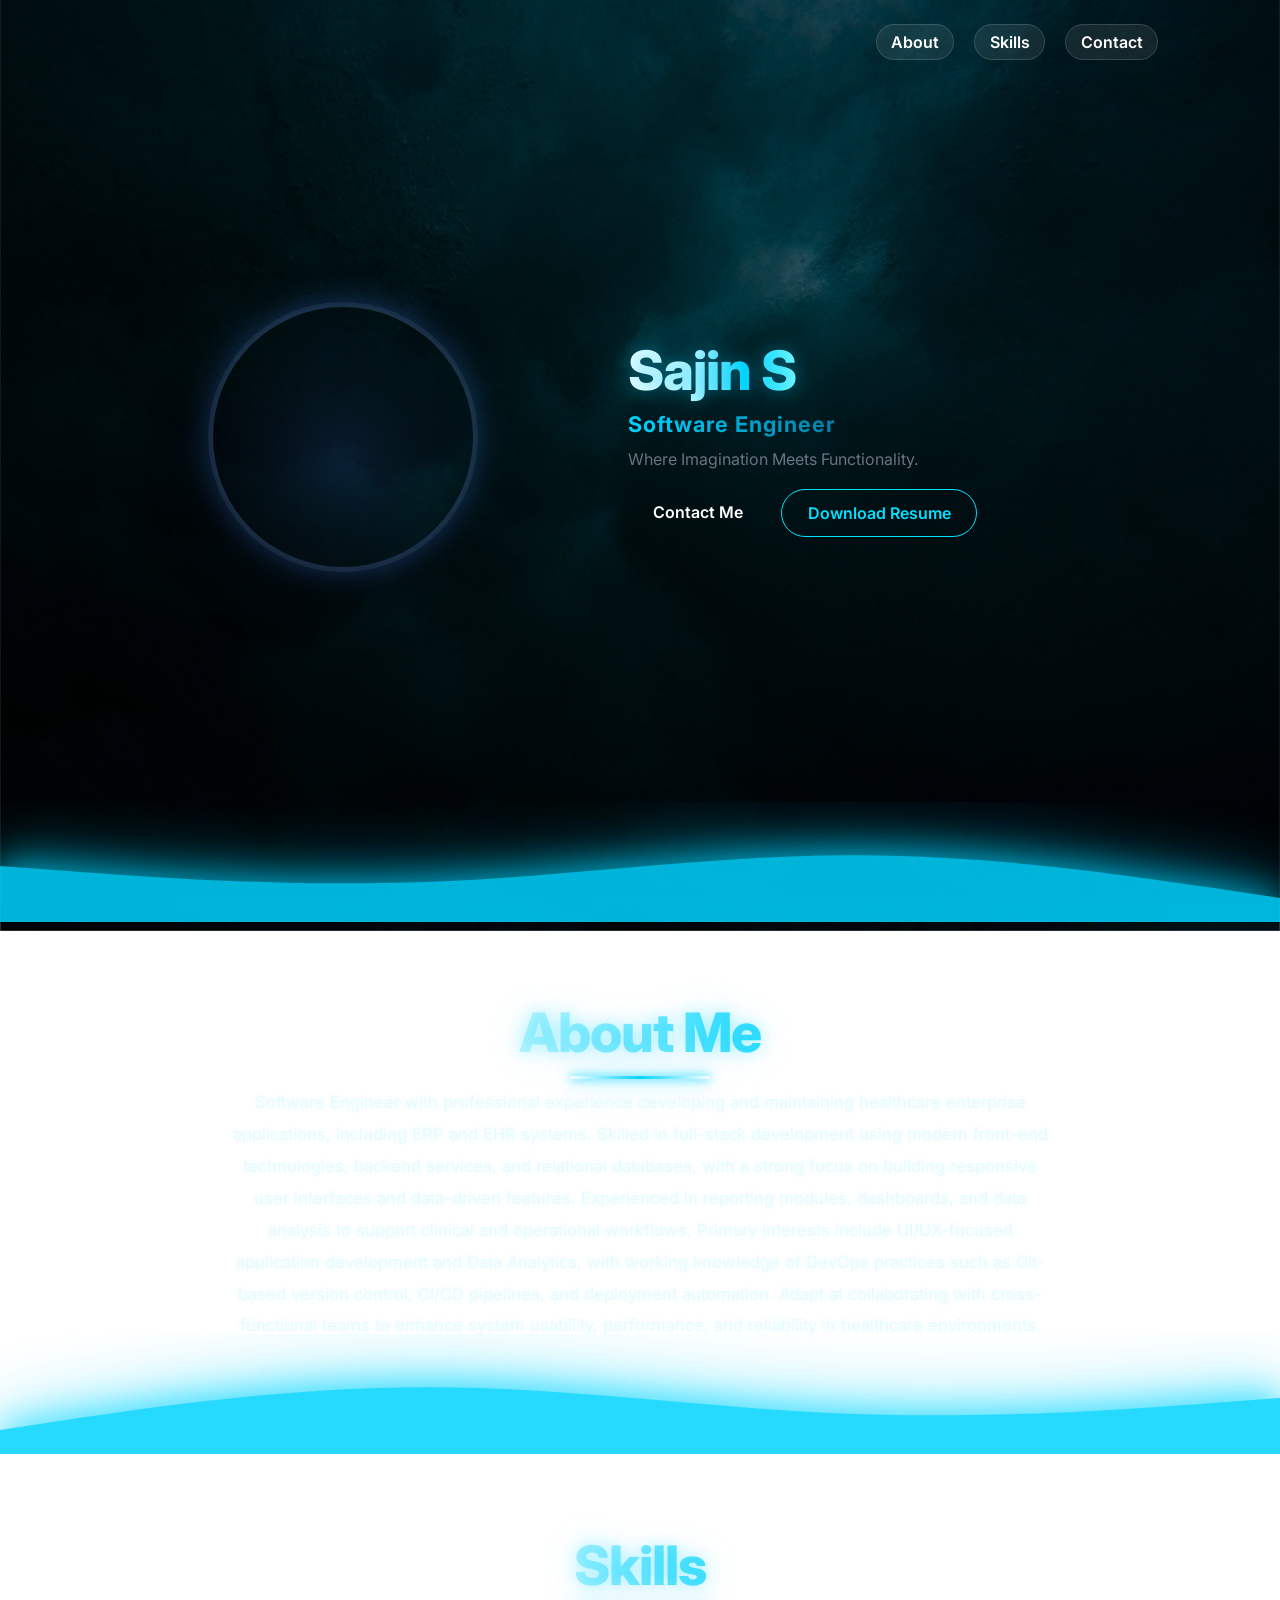
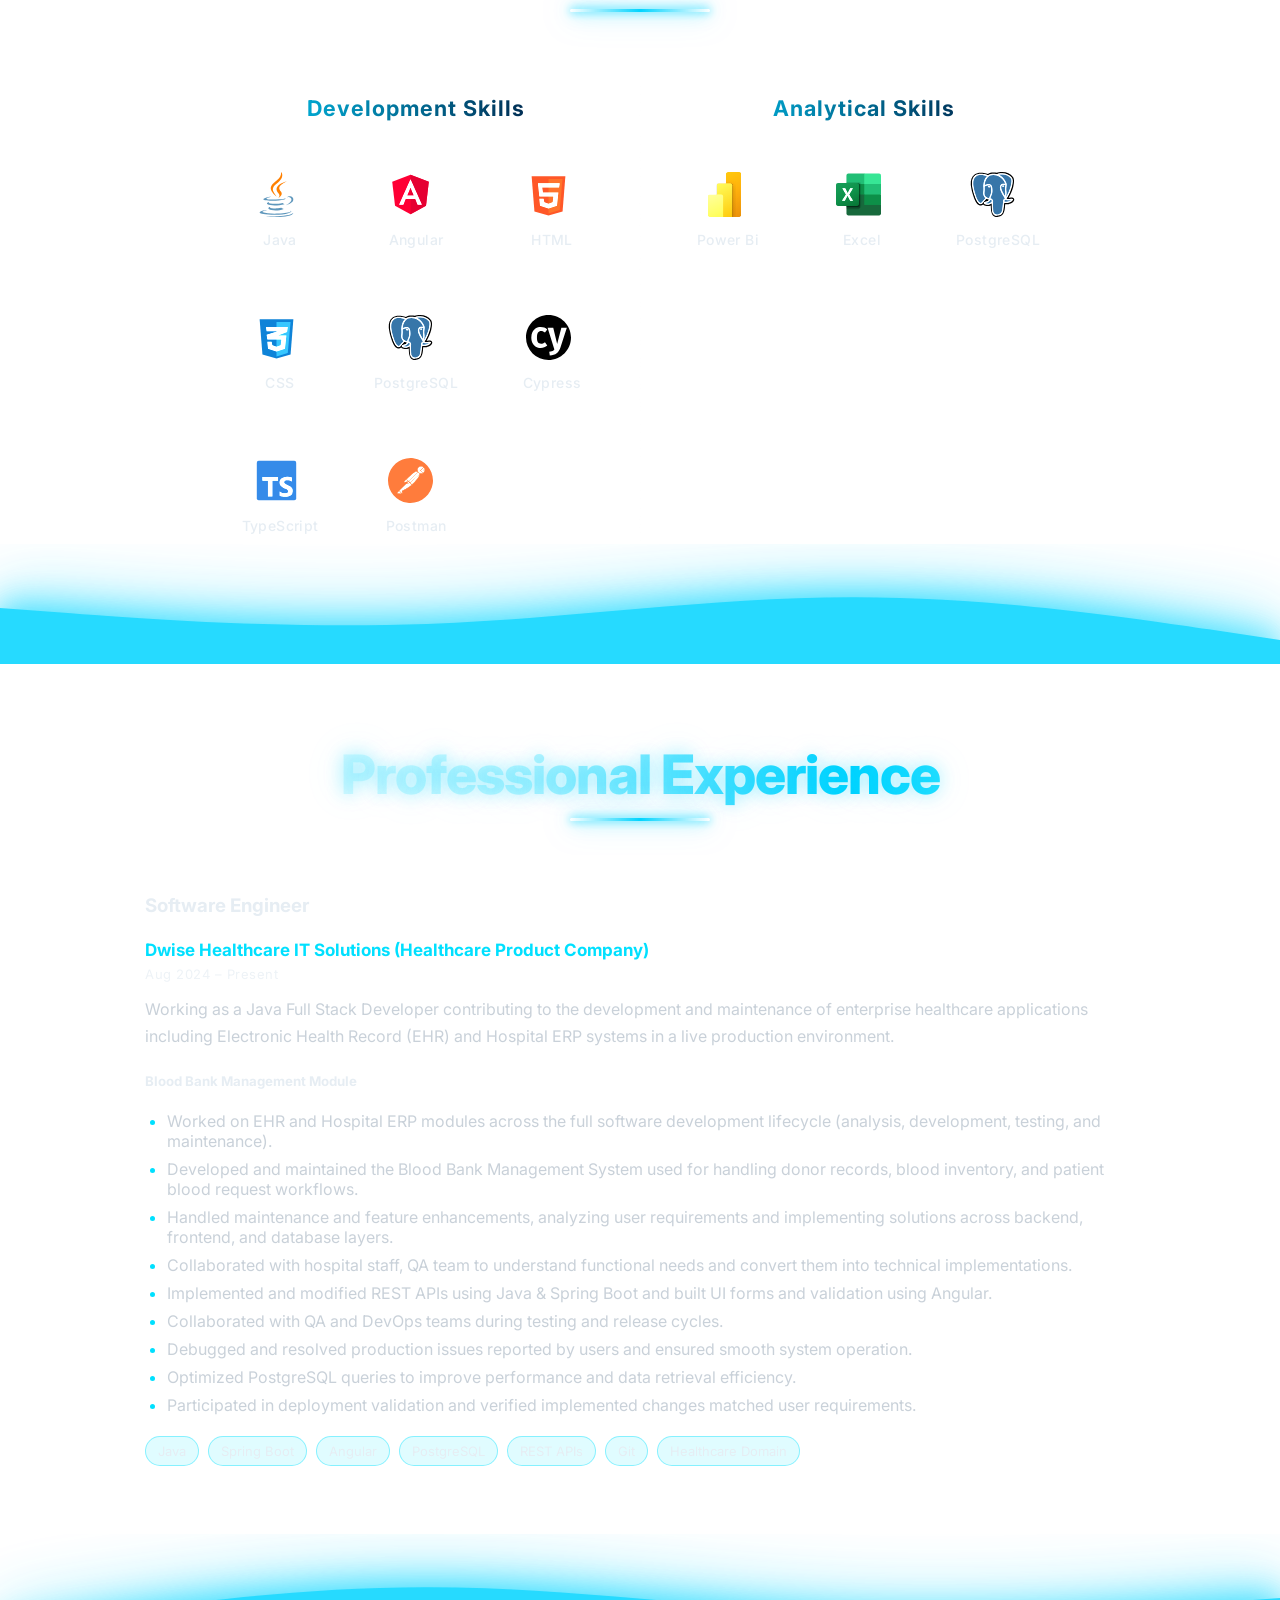
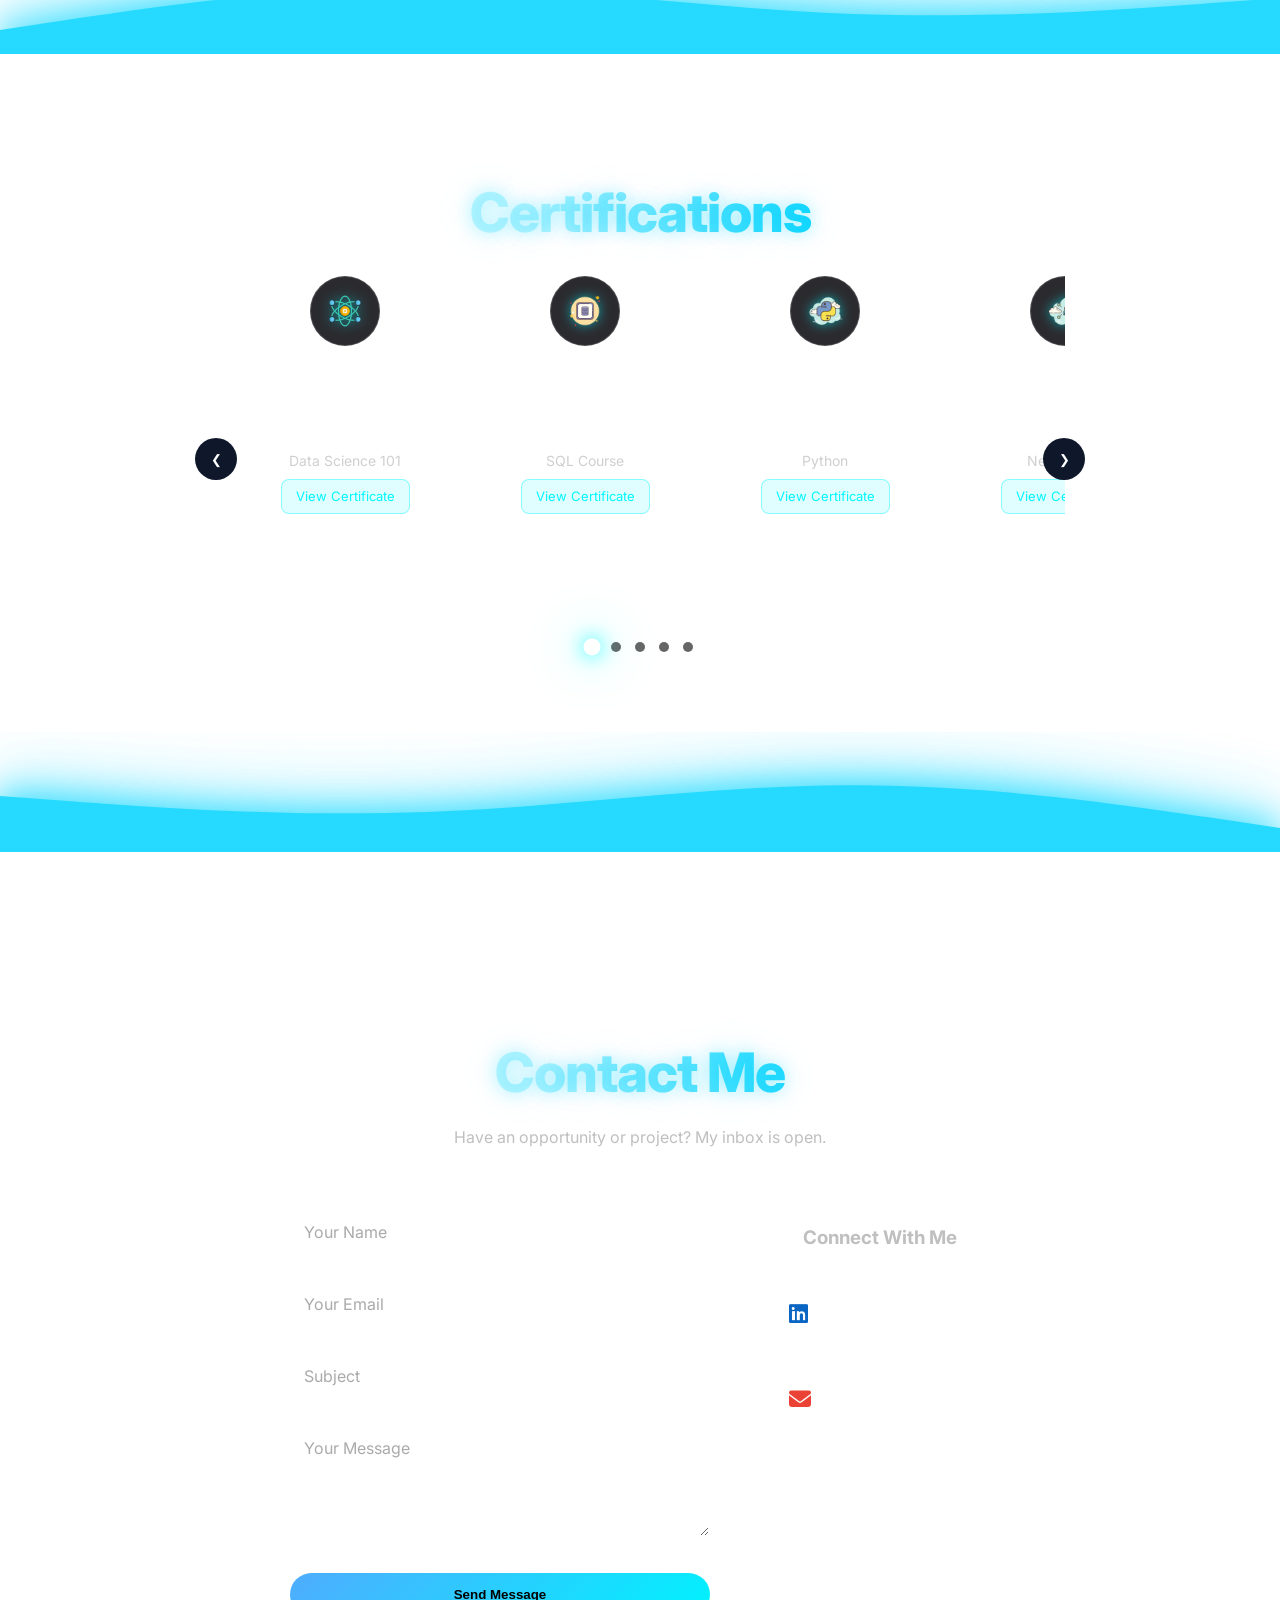
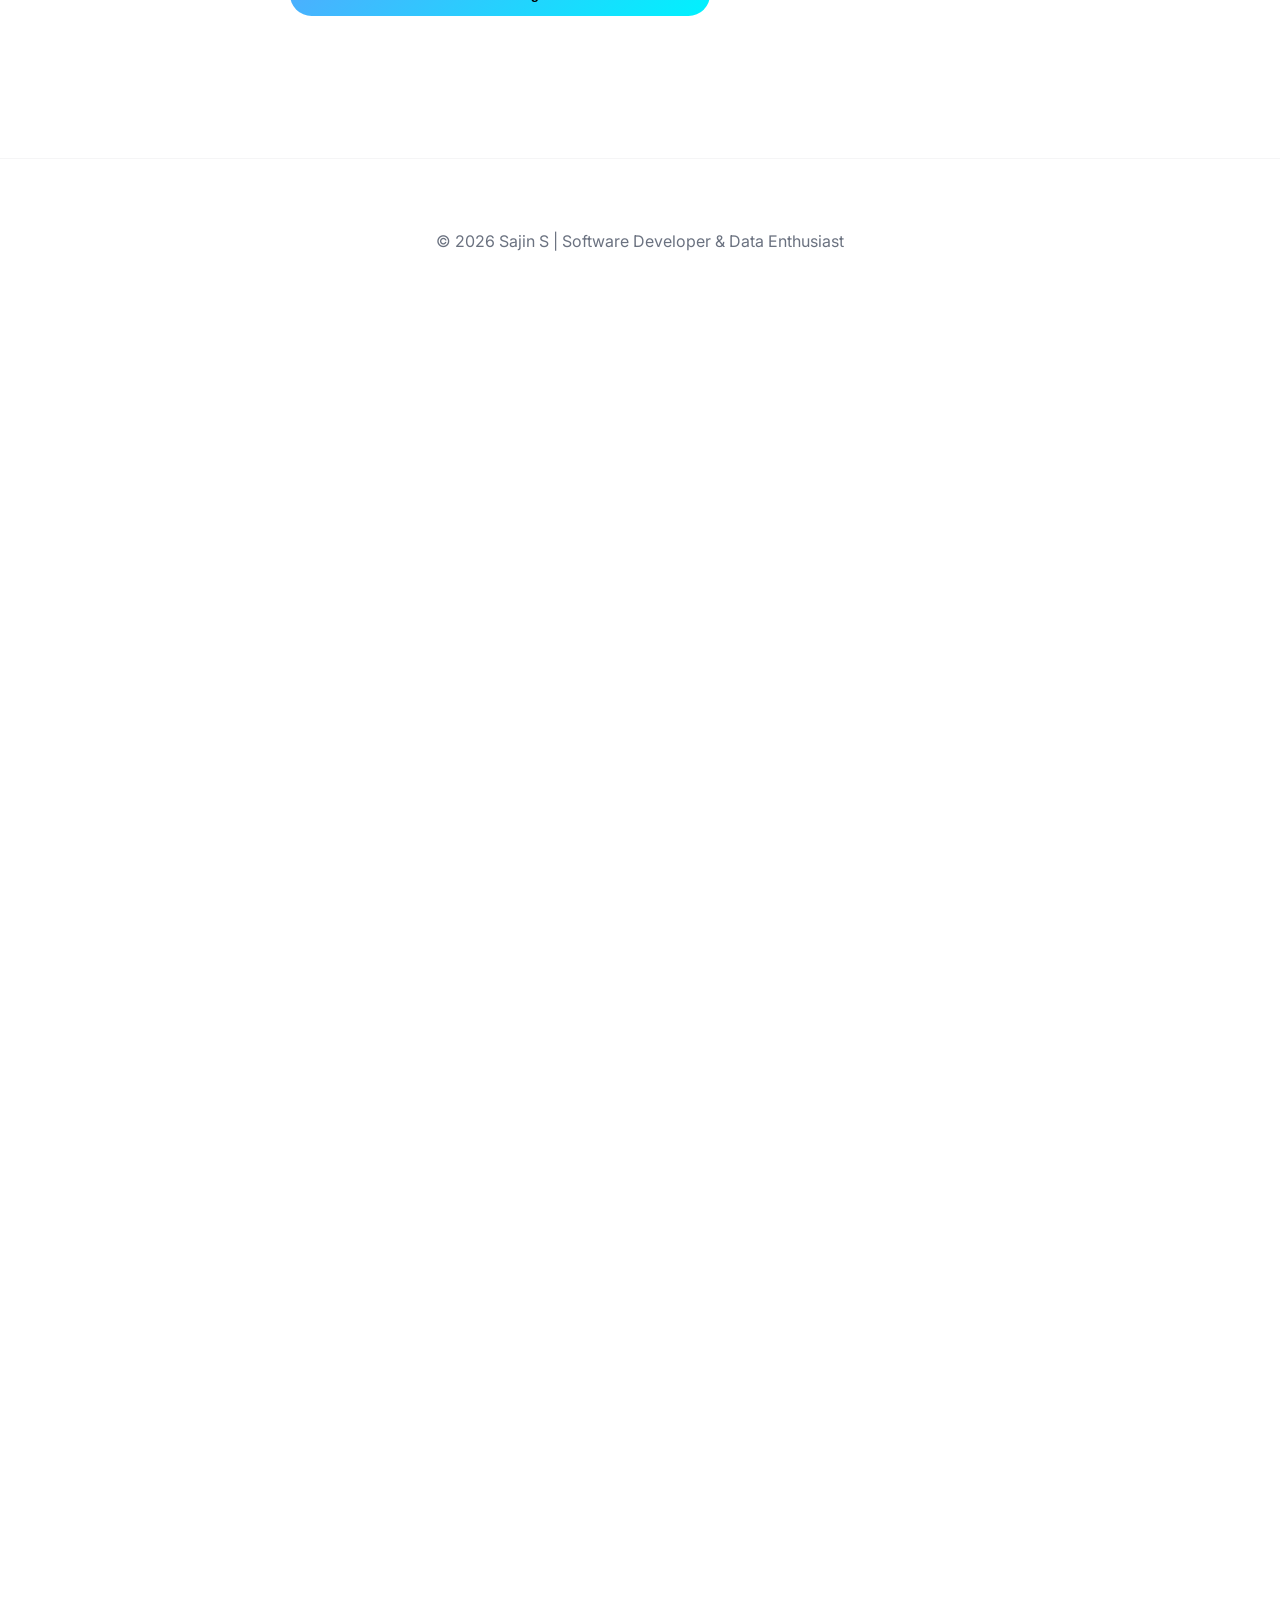
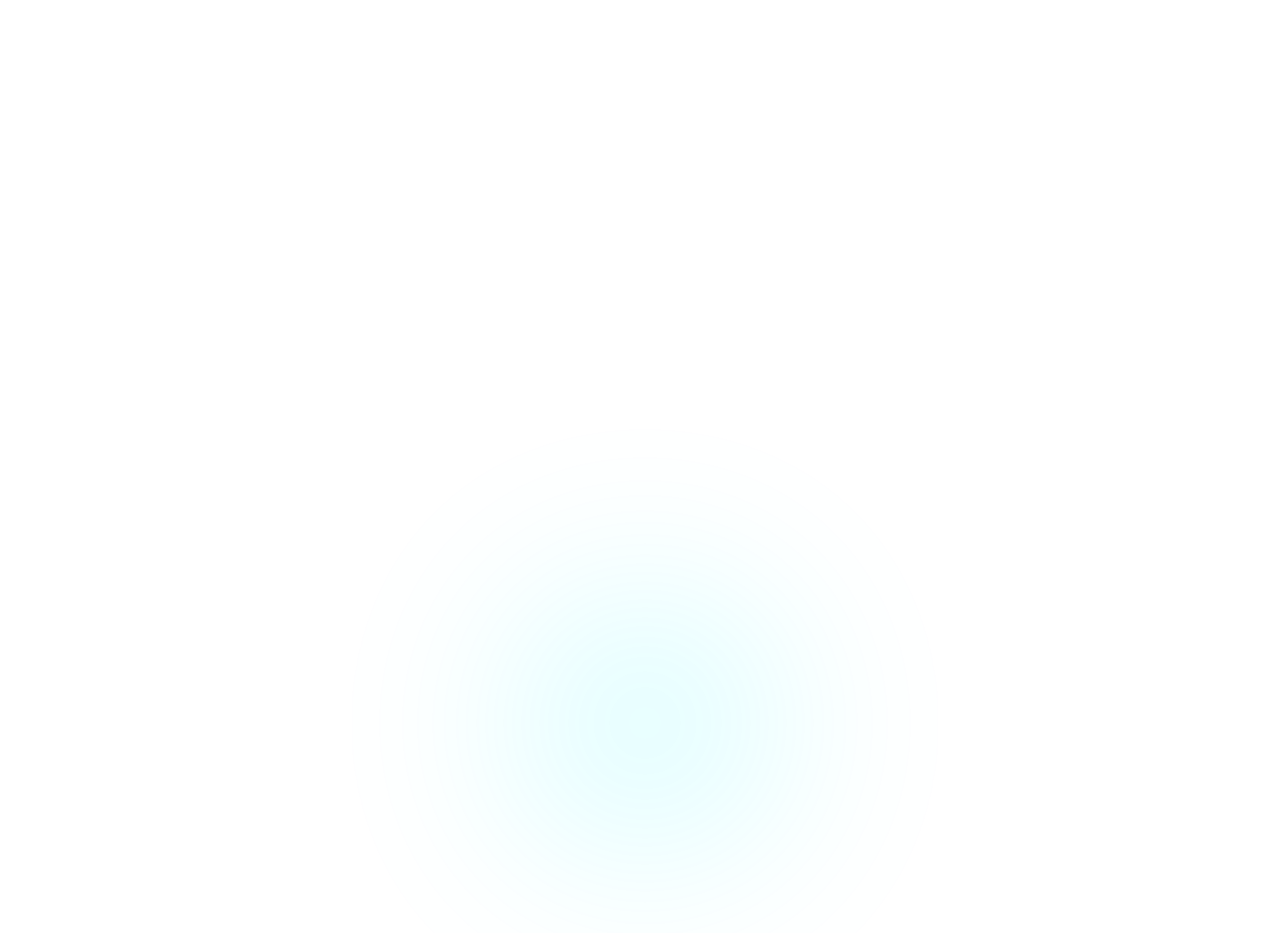
==== index.html @ 46b87ff6 "final commit" ====
<!doctype html>
<html lang="en">

<head>
    <meta charset="utf-8">
    <meta name="viewport" content="width=device-width, initial-scale=1">
    <title>Sajin S — Software Engineer</title>
    <link href="https://fonts.googleapis.com/css2?family=Inter:wght@300;400;600;800&display=swap" rel="stylesheet">
    <link rel="stylesheet" href="https://cdnjs.cloudflare.com/ajax/libs/font-awesome/6.5.0/css/all.min.css">
    <link rel="stylesheet" href="styles.css">
</head>

<body>
    <header class="site-header" id="siteHeader">
        <div class="container header-inner">
            <a class="logo" href="#hero"></a>

            <nav class="nav">
                <ul class="nav-links">
                    <li><a href="#about">About</a></li>
                    <li><a href="#skills">Skills</a></li>
                    <li><a href="#contact">Contact</a></li>
                </ul>
                <button class="nav-toggle" id="navToggle" aria-label="Toggle navigation">☰</button>
            </nav>
        </div>

        <!-- glowing divider line -->
        <div class="nav-divider"></div>
    </header>


    <main>
        <section id="hero" class="hero">
            <div class="container hero-layout">

                <div class="hero-image">
                    <img src="assets/sajin.jpg" alt="Sajin S">
                </div>

                <div class="hero-text">
                    <h1 class="hero-title reveal">Sajin S</h1>
                    <p class="hero-sub reveal delay-1">Software Engineer</p>
                    <p class="hero-tag reveal delay-2">Where Imagination Meets Functionality.</p>

                    <div class="hero-actions reveal delay-3">
                        <a class="btn primary" href="#contact" id="contactBtn">Contact Me</a>
                        <a class="btn outline" href="assets/Sajin_Resume.pdf" target="_blank" rel="noopener">
    Download Resume
</a>

                    </div>
                </div>


            </div>
        </section>

        <div class="section-divider">
            <svg viewBox="0 0 1440 120" preserveAspectRatio="none">
        <path d="M0,64L80,69.3C160,75,320,85,480,80C640,75,800,53,960,53.3C1120,53,1280,75,1360,85.3L1440,96V120H0Z"></path>
    </svg>
        </div>


        <section id="about" class="about">
            <div class="container">
                <h2 class="about-title reveal">About Me</h2>

                <p class="lead about-lead reveal delay-1">
                    Software Engineer with professional experience developing and maintaining healthcare enterprise applications, including ERP and EHR systems. Skilled in full-stack development using modern front-end technologies, backend services, and relational databases,
                    with a strong focus on building responsive user interfaces and data-driven features. Experienced in reporting modules, dashboards, and data analysis to support clinical and operational workflows. Primary interests include UI/UX-focused
                    application development and Data Analytics, with working knowledge of DevOps practices such as Git-based version control, CI/CD pipelines, and deployment automation. Adapt at collaborating with cross-functional teams to enhance system
                    usability, performance, and reliability in healthcare environments.
                </p>

            </div>
        </section>

        <div class="section-divider flip">
            <svg viewBox="0 0 1440 120" preserveAspectRatio="none">
        <path d="M0,64L80,69.3C160,75,320,85,480,80C640,75,800,53,960,53.3C1120,53,1280,75,1360,85.3L1440,96V120H0Z"></path>
    </svg>
        </div>



        <section id="skills" class="skills">
            <div class="container">
                <h2 class="about-title reveal">Skills</h2>
                <div class="skills-grid">
                    <div class="skills-column ">
                        <p class="hero-sub reveal delay-1">Development Skills</p>

                        <div class="card-grid">

                            <div class="skill-card">
                                <div class="logo-box">
                                    <img src="assets/icons/java.svg" class="skill-logo" alt="Java">
                                </div>
                                <div class="skill-name">Java</div>

                            </div>

                            <div class="skill-card">
                                <div class="logo-box">
                                    <img src="assets/icons/angular.svg" class="skill-logo" alt="Angular">
                                </div>
                                <div class="skill-name">Angular</div>
                            </div>

                            <div class="skill-card">
                                <div class="logo-box">
                                    <img src="assets/icons/html5.svg" class="skill-logo" alt="HTML">
                                </div>
                                <div class="skill-name">HTML</div>
                            </div>

                            <div class="skill-card">
                                <div class="logo-box">
                                    <img src="assets/icons/css.svg" class="skill-logo" alt="CSS">
                                </div>
                                <div class="skill-name">CSS</div>
                            </div>

                            <div class="skill-card">
                                <div class="logo-box">
                                    <img src="assets/icons/postgresql.svg" class="skill-logo" alt="SQL">
                                </div>
                                <div class="skill-name">PostgreSQL</div>
                            </div>

                            <div class="skill-card">
                                <div class="logo-box">
                                    <img src="assets/icons/cypress.svg" class="skill-logo" alt="Cypress">
                                </div>
                                <div class="skill-name">Cypress</div>
                            </div>

                            <div class="skill-card">
                                <div class="logo-box">
                                    <img src="assets/icons/typescript.svg" class="skill-logo" alt="TypeScript">
                                </div>
                                <div class="skill-name">TypeScript</div>
                            </div>

                            <div class="skill-card">
                                <div class="logo-box">
                                    <img src="assets/icons/postman.svg" class="skill-logo" alt="Postman">
                                </div>
                                <div class="skill-name">Postman</div>
                            </div>

                        </div>
                    </div>



                    <div class="skills-column ">
                        <p class="hero-sub reveal delay-1">Analytical Skills</p>

                        <div class="card-grid">


                            <div class="skill-card">
                                <div class="logo-box">
                                    <img src="assets/icons/power-bi.svg" class="skill-logo" alt="Power Bi">
                                </div>
                                <div class="skill-name">Power Bi</div>
                            </div>

                            <div class="skill-card">
                                <div class="logo-box">
                                    <img src="assets/icons/excel.svg" class="skill-logo" alt="Excel">
                                </div>
                                <div class="skill-name">Excel</div>
                            </div>

                            <div class="skill-card">
                                <div class="logo-box">
                                    <img src="assets/icons/postgresql.svg" class="skill-logo" alt="SQL">
                                </div>
                                <div class="skill-name">PostgreSQL</div>
                            </div>






                        </div>
                    </div>
                </div>
            </div>
        </section>


        <div class="section-divider">
            <svg viewBox="0 0 1440 120" preserveAspectRatio="none">
        <path d="M0,64L80,69.3C160,75,320,85,480,80C640,75,800,53,960,53.3C1120,53,1280,75,1360,85.3L1440,96V120H0Z"></path>
    </svg>
        </div>

        <section id="experience" class="experience">
            <div class="container">
                <h2 class="about-title reveal">Professional Experience</h2>


                <div class="timeline-item reveal">

                    <div class="timeline-content">
                        <h3>Software Engineer</h3>
                        <h4>Dwise Healthcare IT Solutions <span class="domain">(Healthcare Product Company)</span></h4>
                        <span class="timeline-date">Aug 2024 – Present</span>

                        <p>
                            Working as a Java Full Stack Developer contributing to the development and maintenance of enterprise healthcare applications including Electronic Health Record (EHR) and Hospital ERP systems in a live production environment.
                        </p>

                        <h5 class="exp-subtitle">Blood Bank Management Module</h5>

                        <ul class="exp-points">
                            <li>Worked on EHR and Hospital ERP modules across the full software development lifecycle (analysis, development, testing, and maintenance).</li>

                            <li>Developed and maintained the Blood Bank Management System used for handling donor records, blood inventory, and patient blood request workflows.</li>

                            <li>Handled maintenance and feature enhancements, analyzing user requirements and implementing solutions across backend, frontend, and database layers.</li>

                            <li>Collaborated with hospital staff, QA team to understand functional needs and convert them into technical implementations.</li>

                            <li>Implemented and modified REST APIs using Java & Spring Boot and built UI forms and validation using Angular.</li>

                            <li>Collaborated with QA and DevOps teams during testing and release cycles.</li>

                            <li>Debugged and resolved production issues reported by users and ensured smooth system operation.</li>

                            <li>Optimized PostgreSQL queries to improve performance and data retrieval efficiency.</li>

                            <li>Participated in deployment validation and verified implemented changes matched user requirements.</li>
                        </ul>


                        <div class="tech-stack">
                            <span>Java</span>
                            <span>Spring Boot</span>
                            <span>Angular</span>
                            <span>PostgreSQL</span>
                            <span>REST APIs</span>
                            <span>Git</span>
                            <span>Healthcare Domain</span>
                        </div>

                    </div>
                </div>

            </div>
        </section>

        <div class="section-divider flip">
            <svg viewBox="0 0 1440 120" preserveAspectRatio="none">
        <path d="M0,64L80,69.3C160,75,320,85,480,80C640,75,800,53,960,53.3C1120,53,1280,75,1360,85.3L1440,96V120H0Z"></path>
        </svg>
        </div>

        <section id="experience" class="experience">
            <div class="container cert-container">

                <h2 class="about-title">Certifications</h2>

                <!-- glow background -->
                <div class="bg-circle"></div>

                <div class="carousel-container">

                    <button class="slider-nav prev" id="prev">&#10094;</button>
                    <button class="slider-nav next" id="next">&#10095;</button>

                    <div class="carousel-wrapper">

                        <div class="carousel">

                            <!-- 1 -->
                            <div class="carousel-slide" data-index="0">

                                <!-- ICON -->
                                <div class="cert-icon">
                                    <img src="assets/icons/data-science.png" alt="IBM Certification">
                                </div>

                                <div class="carousel-content">
                                    <h2>IBM</h2>
                                    <p>
                                        Data Science 101 <br>
                                        <a target="_blank" href="https://courses.skillsbuild.skillsnetwork.site/certificates/e37f21b06b6d4f21af33d0d0b4d32cf0">
                View Certificate
            </a>
                                    </p>
                                </div>

                            </div>


                            <!-- 2 -->
                            <div class="carousel-slide" data-index="1">

                                <div class="cert-icon">
                                    <img src="assets/icons/database.png" alt="SoloLearn">
                                </div>

                                <div class="carousel-content">
                                    <h2>SoloLearn</h2>
                                    <p>
                                        SQL Course <br>
                                        <a target="_blank" href="https://www.sololearn.com/Certificate/CT-TIIQON08/jpg">
                View Certificate
            </a>
                                    </p>
                                </div>

                            </div>


                            <!-- 3 -->
                            <div class="carousel-slide" data-index="2">

                                <div class="cert-icon">
                                    <img src="assets/icons/python.png" alt="Coursera">
                                </div>

                                <div class="carousel-content">
                                    <h2>Coursera</h2>
                                    <p>
                                        Python <br>
                                        <a target="_blank" href="https://www.coursera.org/account/accomplishments/certificate/AA2ZMHX4MNTF">
                View Certificate
            </a>
                                    </p>
                                </div>

                            </div>

                            <!-- 4 -->
                            <div class="carousel-slide" data-index="3">

                                <div class="cert-icon">
                                    <img src="assets/icons/networking.png" alt="Coursera">
                                </div>

                                <div class="carousel-content">
                                    <h2>Coursera</h2>
                                    <p>
                                        Networking <br>
                                        <a target="_blank" href="https://www.coursera.org/account/accomplishments/certificate/T8AXLE3V4ZNR">
                View Certificate
            </a>
                                    </p>
                                </div>

                            </div>


                            <!-- 5 -->
                            <div class="carousel-slide" data-index="4">

                                <div class="cert-icon">
                                    <img src="assets/icons/analytics.png" alt="Udemy">
                                </div>

                                <div class="carousel-content">
                                    <h2>Udemy</h2>
                                    <p>
                                        Power BI for Business Analyst <br>
                                        <span class="progress">In Progress</span>
                                    </p>
                                </div>

                            </div>


                        </div>
                    </div>

                    <!-- DOT NAVIGATION -->
                    <div class="cert-dots" id="certDots"></div>

                </div>
            </div>
        </section>

        <div class="section-divider">
            <svg viewBox="0 0 1440 120" preserveAspectRatio="none">
        <path d="M0,64L80,69.3C160,75,320,85,480,80C640,75,800,53,960,53.3C1120,53,1280,75,1360,85.3L1440,96V120H0Z"></path>
    </svg>
        </div>


        <section id="contact" class="contact">
            <div class="container contact-container">

                <h2 class="about-title">Contact Me</h2>
                <p class="contact-sub">Have an opportunity or project? My inbox is open.</p>

                <div class="contact-wrapper">

                    <!-- CONTACT FORM -->
                    <form class="contact-form" action="https://formspree.io/f/xpqjdyao" method="POST">

                        <div class="input-group">
                            <input type="text" name="name" required>
                            <label>Your Name</label>
                        </div>

                        <div class="input-group">
                            <input type="email" name="email" required>
                            <label>Your Email</label>
                        </div>

                        <div class="input-group">
                            <input type="text" name="subject" required>
                            <label>Subject</label>
                        </div>

                        <div class="input-group textarea">
                            <textarea name="message" rows="5" required></textarea>
                            <label>Your Message</label>
                        </div>

                        <button type="submit" class="send-btn">Send Message</button>

                    </form>


                    <!-- SOCIAL LINKS -->
                    <div class="contact-social">

                        <h3 class="contact-sub reveal delay-2">Connect With Me</h3>
                        <a class="social-card linkedin" href="https://www.linkedin.com/in/sajin-s-1a9a38213" target="_blank">
                            <i class="fab fa-linkedin"></i>
                            <span>LinkedIn</span>
                        </a>

                        <a class="social-card gmail" href="mailto:sajinsuri@gmail.com?subject=Opportunity%20from%20Portfolio&body=Hi%20Sajin,%20I%20visited%20your%20portfolio..." target="_blank">
                            <i class="fas fa-envelope"></i>
                            <span>Email Me</span>
                        </a>

                    </div>

                </div>

            </div>
        </section>

    </main>

    <footer class="site-footer">
        <div class="container">
            <p>© 2026 Sajin S | Software Developer & Data Enthusiast</p>
        </div>
    </footer>

    <script src="script.js"></script>
    <!-- SUCCESS MESSAGE POPUP -->

    <div class="contact-popup" id="contactPopup">

        <div class="popup-box">


            <div class="checkmark">✓</div>

            <h3>Message Sent!</h3>

            <p>
                Your message has reached Sajin.<br> He’ll get back to you soon 🙂
            </p>

            <button onclick="closePopup()">Close</button>


        </div>
    </div>

</body>

</html>
---- styles.css ----
:root {
    --bg: #ffffff;
    --dark-blue: #0b3d91;
    --light-grey: #f3f4f6;
    --muted: #6b7280;
    --card-shadow: 0 6px 18px rgba(11, 61, 145, 0.08);
    --radius: 12px;
    --max-width: 1100px;
}


/* ===== NAVBAR GLASS EFFECT ===== */

.site-header {
    position: fixed;
    top: 0;
    width: 100%;
    z-index: 100;
    transition: all 0.4s ease;
}


/* state after scroll */

.site-header.scrolled {
    background: var(--nav-bg);
    backdrop-filter: blur(16px);
    -webkit-backdrop-filter: blur(16px);
    border-bottom: 1px solid var(--glass-border);
}


/* glowing line */

.nav-divider {
    position: absolute;
    bottom: 0;
    left: 50%;
    width: 0%;
    height: 2px;
    background: #00d4ff;
    transform: translateX(-50%);
    box-shadow: 0 0 10px #00d4ff, 0 0 25px rgba(0, 212, 255, 0.7), 0 0 45px rgba(0, 212, 255, 0.5);
    transition: width 0.45s ease;
}


/* when scrolled show line */

.site-header.scrolled .nav-divider {
    width: 100%;
}


/* ===== HERO → ABOUT DIVIDER ===== */

.section-divider {
    position: relative;
    width: 100%;
    height: 120px;
    margin-top: -40px;
    overflow: hidden;
}

.section-divider svg {
    display: block;
    width: 100%;
    height: 100%;
}

.section-divider path {
    fill: #00d4ff;
    opacity: 0.85;
    filter: drop-shadow(0 0 18px #00d4ff) drop-shadow(0 0 35px rgba(0, 212, 255, 0.6));
}


/* ===== HERO STAGGER ANIMATION ===== */

.reveal {
    opacity: 0;
    transform: translateY(40px);
    filter: blur(8px);
    transition: all 1s cubic-bezier(.17, .67, .37, 1);
}


/* when visible */

.reveal.show {
    opacity: 1;
    transform: translateY(0);
    filter: blur(0);
}


/* delays */

.delay-1 {
    transition-delay: 0.25s;
}

.delay-2 {
    transition-delay: 0.55s;
}

.delay-3 {
    transition-delay: 0.85s;
}

* {
    box-sizing: border-box
}

html {
    scroll-behavior: smooth
}

body {
    font-family: 'Inter', system-ui, -apple-system, 'Segoe UI', Roboto, 'Helvetica Neue', Arial;
    margin: 0;
    background-image: url("assets/background.jpg");
    /* your image name */
    background-size: cover;
    /* makes image fill screen */
    background-position: center;
    /* keeps image centered */
    background-repeat: no-repeat;
    /* prevents tiling */
    background-attachment: fixed;
    /* cool parallax effect *
    color: #ffffff;
    /* White text for contrast */
    -webkit-font-smoothing: antialiased;
}

body::before {
    content: "";
    position: fixed;
    inset: 0;
    background: rgba(0, 0, 0, 0.55);
    /* dark overlay */
    z-index: -1;
}

.container {
    max-width: var(--max-width);
    margin: 0 auto;
    padding: 2rem;
}

.site-header {
    position: fixed;
    /* floats over background */
    top: 0;
    width: 100%;
    z-index: 100;
    background: transparent;
    /* no panel */
    box-shadow: none;
}

.header-inner {
    display: flex;
    /* change from inline-flex */
    align-items: center;
    justify-content: space-between;
}

.nav-links a {
    color: white;
    text-decoration: none;
    font-weight: 600;
    padding: 0.45rem 0.9rem;
    border-radius: 999px;
    background: rgba(255, 255, 255, 0.08);
    /* glass */
    backdrop-filter: blur(10px);
    -webkit-backdrop-filter: blur(10px);
    border: 1px solid rgba(255, 255, 255, 0.15);
    transition: all 0.3s ease;
}

.nav-links a:hover {
    background: rgba(255, 255, 255, 0.18);
    transform: translateY(-2px);
}

.nav-links a:hover {
    background: rgba(255, 255, 255, 0.18);
    transform: translateY(-2px);
}

.nav-toggle {
    display: none;
    background: rgba(255, 255, 255, 0.08);
    backdrop-filter: blur(10px);
    border: 1px solid rgba(255, 255, 255, 0.15);
    color: white;
    padding: 0.4rem 0.7rem;
    border-radius: 8px;
}

.logo {
    font-weight: 800;
    color: var(--dark-blue);
    text-decoration: none;
    font-size: 1rem
}

.nav-links {
    list-style: none;
    display: flex;
    gap: 1.25rem;
    margin: 0;
    padding: 0
}

.nav-links a {
    color: #ffffff;
    text-decoration: none;
    font-weight: 600
}

.nav-toggle {
    display: none;
    background: transparent;
    border: 0;
    font-size: 1.25rem
}

.hero {
    padding-top: 2rem;
    /* pushes hero below nav */
}

.hero-inner {
    text-align: center
}

.hero-title {
    font-size: 3.4rem;
    margin: 0;
    font-weight: 800;
    letter-spacing: -1px;
    /* gradient text */
    background: linear-gradient(90deg, #ffffff 0%, #bff6ff 40%, #00d4ff 70%, #7df9ff 100%);
    -webkit-background-clip: text;
    -webkit-text-fill-color: transparent;
    background-clip: text;
    display: inline-block;
    /* glow */
    text-shadow: 0 0 18px rgba(0, 212, 255, 0.35), 0 0 40px rgba(0, 212, 255, 0.15);
}

.hero-sub {
    margin: 0.5rem 0;
    font-weight: 700;
    font-size: 1.35rem;
    /* gradient text */
    background: linear-gradient(90deg, #00d4ff, #020024);
    -webkit-background-clip: text;
    -webkit-text-fill-color: transparent;
    background-clip: text;
    letter-spacing: 1px;
}

.hero-tag {
    color: var(--muted);
    margin-top: 0.75rem
}

.hero-actions {
    margin-top: 1.25rem;
    display: flex;
    gap: 0.75rem;
    flex-wrap: wrap
}

.hero-actions .btn {
    padding: 0.8rem 1.6rem;
    border-radius: 100px;
    font-weight: 600;
    text-decoration: none;
    color: white;
    background: rgba(255, 255, 255, 0.05);
    backdrop-filter: blur(12px);
    border: 1px solid rgba(255, 255, 255, 0.1);
    transition: all 0.3s ease;
}

.hero-actions .btn:hover {
    background: rgba(255, 255, 255, 0.18);
    transform: translateY(-3px);
    box-shadow: 0 12px 40px rgba(0, 0, 0, 0.25);
}

.hero-layout {
    display: flex;
    align-items: center;
    justify-content: space-between;
    gap: 4rem;
    min-height: 90vh;
}

.hero-image {
    flex: 1;
    display: flex;
    justify-content: center;
    position: relative;
}

.hero-image img {
    width: 260px;
    height: 260px;
    object-fit: cover;
    border-radius: 50%;
    z-index: 2;
    /* layered glow */
    box-shadow: 0 0 0 5px rgba(255, 255, 255, 0.06),
        /* soft outer ring */
        0 0 35px rgba(59, 130, 246, 0.45),
        /* blue glow */
        0 25px 60px rgba(0, 0, 0, 0.6);
    /* depth shadow */
    animation: float 6s ease-in-out infinite;
}

.hero-image::before {
    content: "";
    position: absolute;
    width: 300px;
    height: 300px;
    border-radius: 50%;
    background: radial-gradient(circle at center, rgba(59, 130, 246, 0.15), rgba(59, 130, 246, 0.05), transparent 70%);
    z-index: 1;
}

.hero-text {
    flex: 1.2;
}

.btn {
    display: inline-block;
    padding: 0.6rem 1rem;
    border-radius: 999px;
    text-decoration: none;
    font-weight: 700
}

.btn.primary {
    background: linear-gradient(135deg, var(--primary), var(--secondary));
    color: white;
    border: none;
}

.btn.primary:hover {
    box-shadow: 0 0 20px rgba(56, 189, 248, 0.4);
    transform: translateY(-2px);
}

.btn.outline {
    background: transparent;
    border: 1px solid var(--secondary);
    color: var(--secondary);
}

.btn.outline:hover {
    background: rgba(129, 140, 248, 0.1);
    color: #fff;
    border-color: #fff;
}

.btn.small {
    padding: 0.5rem 0.8rem;
    border-radius: 10px
}

.section-title {
    font-size: 3rem;
    /* Bigger */
    font-weight: 700;
    text-align: center;
    margin-bottom: 30px;
    position: relative;
    opacity: 0;
    transform: translateY(60px);
    transition: all 0.9s ease;
}


/* ===== Gradient Heading (About Me) ===== */

.gradient-title {
    font-size: 3rem;
    font-weight: 700;
    text-align: center;
    letter-spacing: 1px;
    display: inline-block;
    /* gradient text */
    background: linear-gradient(90deg, #00d4ff, #020024);
    -webkit-background-clip: text;
    -webkit-text-fill-color: transparent;
    background-clip: text;
    /* subtle glow */
    text-shadow: 0 0 14px rgba(0, 212, 255, 0.25);
}

.section-title {
    width: fit-content;
    margin-left: auto;
    margin-right: auto;
}


/* Underline animation */

.section-title::after {
    content: "";
    position: absolute;
    left: 50%;
    bottom: -10px;
    width: 0%;
    height: 4px;
    background: linear-gradient(90deg, #00f5ff, #0084ff);
    border-radius: 2px;
    transform: translateX(-50%);
    transition: width 0.8s ease 0.4s;
}


/* When visible */

.section-title.show {
    opacity: 1;
    transform: translateY(0);
}

.section-title.show::after {
    width: 80px;
}


/* paragraph animation */


/* ===== About paragraph readable light text ===== */

.about-lead {
    color: #d6f6ff;
    font-size: 1.05rem;
    line-height: 1.9;
    font-weight: 400;
    text-align: center;
    max-width: 820px;
    margin: auto;
    /* soft glow so readable on black bg */
    text-shadow: 0 0 6px rgba(0, 212, 255, 0.12);
}


/* ===== ABOUT TITLE SAME AS HERO ===== */

.about-title {
    font-size: 3.4rem;
    font-weight: 800;
    letter-spacing: -1px;
    text-align: center;
    margin-bottom: 22px;
    display: block;
    /* EXACT SAME GRADIENT AS NAME */
    background: linear-gradient(90deg, #ffffff 0%, #bff6ff 40%, #00d4ff 70%, #7df9ff 100%);
    -webkit-background-clip: text;
    -webkit-text-fill-color: transparent;
    background-clip: text;
    /* SAME GLOW */
    text-shadow: 0 0 18px rgba(0, 212, 255, 0.35), 0 0 40px rgba(0, 212, 255, 0.15);
}


/* glowing underline for About */

.about-title {
    position: relative;
}


/* center beam line */

.about-title::after {
    content: "";
    position: absolute;
    left: 50%;
    bottom: -14px;
    width: 0;
    height: 3px;
    transform: translateX(-50%);
    border-radius: 10px;
    background: linear-gradient(90deg, transparent, #00d4ff, transparent);
    box-shadow: 0 0 8px #00d4ff, 0 0 18px rgba(0, 212, 255, 0.7), 0 0 30px rgba(0, 212, 255, 0.5);
    transition: width 0.9s ease;
}

.about-title.show::after {
    width: 140px;
}

.about .lead.show {
    opacity: 1;
    transform: translateY(0);
}

.about {
    text-align: center;
    color: #e6fbff;
}

.lead {
    color: inherit;
}

.skills-grid {
    display: grid;
    grid-template-columns: 1fr 1fr;
    gap: 60px;
    position: relative;
    margin-top: 4rem;
}

.skills-grid::before {
    content: "";
    position: absolute;
    top: 10px;
    bottom: 10px;
    left: 50%;
    width: 1px;
    background: linear-gradient(to bottom, transparent, rgba(255, 255, 255, 0.35), rgba(255, 255, 255, 0.6), rgba(255, 255, 255, 0.35), transparent);
    transform: translateX(-50%);
}

.skills-grid::after {
    content: "";
    position: absolute;
    top: 10px;
    bottom: 10px;
    left: 50%;
    width: 6px;
    transform: translateX(-50%);
    filter: blur(8px);
    background: rgba(255, 255, 255, 0.15);
    opacity: 0.6;
}

@media (max-width: 768px) {
    .skills-grid {
        grid-template-columns: 1fr;
        gap: 40px;
    }

    .skills-grid::before,
    .skills-grid::after {
        display: none;
    }
}

.skills-column .hero-sub {
    margin-bottom: 18px;
}

.skills-column h3 {
    margin-top: 0
}


/* .card-grid {
    display: grid;
    grid-template-columns: repeat(auto-fill, minmax(150px, 1fr));
    gap: 0.9rem;
    margin-top: 0.75rem
} */

.card-grid {
    display: grid;
    grid-template-columns: repeat(3, 1fr);
    /* 3 per row */
    gap: 18px;
    /* small clean gap */
    margin-top: 20px;
}

.skills-column {
    margin-top: 25px;
    text-align: center;
}


/* .skill-card {
    background: var(--bg);
    border-radius: var(--radius);
    padding: 0.85rem;
    display: flex;
    align-items: center;
    gap: 0.75rem;
    box-shadow: var(--card-shadow)
} */

.skill-card {
    background: rgba(255, 255, 255, 0.07);
    /* soft glass white */
    backdrop-filter: blur(8px);
    -webkit-backdrop-filter: blur(8px);
    border-radius: 18px;
    padding: 18px;
    text-align: center;
    transition: 0.4s ease;
    border: #ffffff;
}

.skill-card:hover {
    transform: translateY(-8px) scale(1.03);
    background: rgba(255, 255, 255, 0.12);
}

.skill-logo {
    width: 45px;
    height: 45px;
    filter: brightness(1.15) contrast(1.15);
    transition: 0.4s;
}

.logo-box {
    position: relative;
    display: flex;
    justify-content: center;
    align-items: center;
}

@keyframes float1 {
    0% {
        transform: translate(0, 0) rotate(0deg);
    }

    25% {
        transform: translate(18px, -12px) rotate(8deg);
    }

    50% {
        transform: translate(-14px, 14px) rotate(-6deg);
    }

    75% {
        transform: translate(10px, 18px) rotate(5deg);
    }

    100% {
        transform: translate(0, 0) rotate(0deg);
    }
}

@keyframes float2 {
    0% {
        transform: translate(0, 0);
    }

    25% {
        transform: translate(-20px, 10px);
    }

    50% {
        transform: translate(15px, -18px);
    }

    75% {
        transform: translate(-10px, -12px);
    }

    100% {
        transform: translate(0, 0);
    }
}

@keyframes float3 {
    0% {
        transform: translate(0, 0);
    }

    25% {
        transform: translate(12px, 20px);
    }

    50% {
        transform: translate(-18px, -10px);
    }

    75% {
        transform: translate(20px, -8px);
    }

    100% {
        transform: translate(0, 0);
    }
}


/* Tablet */

@media (max-width: 900px) {
    .card-grid {
        grid-template-columns: repeat(2, 1fr);
    }
}


/* Mobile */

@media (max-width: 520px) {
    .card-grid {
        grid-template-columns: 1fr;
    }
}

.skills .container {
    max-width: 900px;
}

.logo-box {
    width: 72px;
    height: 72px;
    display: flex;
    align-items: center;
    justify-content: center;
}

.skill-logo {
    max-width: 100%;
    max-height: 100%;
    object-fit: contain;
    filter: brightness(1.15) contrast(1.05);
}

.skill-name {
    font-size: 14px;
    color: #e6edf3;
    text-align: center;
    font-weight: 500;
    letter-spacing: .4px;
}

.muted {
    color: var(--muted);
    font-weight: 600;
    margin-left: 0.4rem
}

.projects {
    padding: 2.5rem 0
}

.project-grid {
    display: grid;
    grid-template-columns: repeat(auto-fit, minmax(240px, 1fr));
    gap: 1rem
}

.project-card {
    background: var(--bg);
    border-radius: var(--radius);
    padding: 1.2rem;
    box-shadow: var(--card-shadow)
}

.contact {
    padding: 2.5rem 0
}

.site-footer {
    padding: 1.5rem 0;
    background: transparent;
    color: var(--muted);
    text-align: center;
    border-top: 1px solid rgba(15, 23, 36, 0.04)
}

@media (max-width:800px) {
    .skills-grid {
        grid-template-columns: 1fr
    }

    .nav-links {
        display: none
    }

    .nav-toggle {
        display: block
    }
}


/* small niceties */


/* h2 {
    color: var(--dark-blue);
    margin-bottom: 0.75rem
} */

small {
    font-size: 0.75rem
}

a:focus {
    outline: 2px solid rgba(11, 61, 145, 0.18);
    outline-offset: 2px;
    border-radius: 8px
}


/* normal divider (Hero -> About) */

.section-divider {
    position: relative;
    width: 100%;
    height: 120px;
    margin-top: -40px;
    overflow: hidden;
}


/* flip wave horizontally */

.section-divider.flip svg {
    transform: scaleX(-1);
}


/* development skills */


/* ===== GLASS PANEL (Development Skills) ===== */

.dev-glass {
    padding: 28px;
    border-radius: 18px;
    background: rgba(255, 255, 255, 0.06);
    backdrop-filter: blur(18px);
    -webkit-backdrop-filter: blur(18px);
    border: 1px solid rgba(255, 255, 255, 0.15);
    box-shadow: 0 10px 40px rgba(0, 0, 0, 0.35), inset 0 0 30px rgba(255, 255, 255, 0.03);
    transition: all .4s ease;
}


/* glow when hovering whole panel */

.dev-glass:hover {
    box-shadow: 0 0 25px rgba(0, 212, 255, 0.25), 0 0 60px rgba(0, 212, 255, 0.15), 0 10px 40px rgba(0, 0, 0, 0.45);
}


/* EXPERIENCE SECTION */

.experience {
    color: #e6edf3;
}

.timeline {
    position: relative;
    margin-top: 50px;
    padding-left: 45px;
}

.timeline::before {
    content: "";
    position: absolute;
    left: 12px;
    top: 0;
    width: 2px;
    height: 100%;
    background: rgba(255, 255, 255, 0.18);
}

.timeline-item {
    position: relative;
    margin-bottom: 55px;
}

.timeline-content p {
    line-height: 1.7;
    color: #c9d1d9;
    margin-top: 10px;
}

.timeline-content {
    background: rgba(255, 255, 255, 0.03);
    border: 1px solid rgba(255, 255, 255, 0.08);
    padding: 20px 22px;
    border-radius: 12px;
    transition: 0.3s;
    margin-top: 3rem;
}

.btn.outline {
    background: transparent;
    border: 1px solid #00e0ff;
    color: #00e0ff;
}

.btn.outline:hover {
    background: #00e0ff;
    color: #000;
}

.timeline-content:hover {
    transform: translateY(-4px);
    border-color: rgba(0, 224, 255, 0.5);
    box-shadow: 0 10px 35px rgba(0, 224, 255, 0.15);
}

.timeline-dot {
    position: absolute;
    left: -33px;
    top: 6px;
    width: 16px;
    height: 16px;
    background: #00e0ff;
    border-radius: 50%;
    box-shadow: 0 0 15px #00e0ff;
}

* headings */ .timeline-content h3 {
    font-size: 22px;
    font-weight: 600;
    margin-bottom: 4px;
    color: #ffffff;
}

.timeline-content h4 {
    font-size: 17px;
    color: #00e0ff;
    margin-bottom: 6px;
}

.timeline-date {
    font-size: 13px;
    opacity: 0.7;
    display: block;
    margin-bottom: 14px;
    letter-spacing: 0.5px;
}

.exp-points {
    margin-top: 15px;
    padding-left: 22px;
}

.exp-points li {
    margin-bottom: 8px;
    color: #c9d1d9;
}


/* THIS fixes invisible bullets */

.exp-points li::marker {
    color: #00e0ff;
}

.tech-stack {
    margin-top: 15px;
}

.tech-stack span {
    display: inline-block;
    background: rgba(0, 224, 255, 0.12);
    border: 1px solid rgba(0, 224, 255, 0.4);
    padding: 6px 12px;
    margin: 5px 5px 0 0;
    border-radius: 20px;
    font-size: 13px;
}


/* ================= CERTIFICATION JOURNEY ================= */


/* ===== CERTIFICATION SECTION ===== */

.cert-container {
    position: relative;
    padding-top: 80px;
    padding-bottom: 120px;
}


/* glow circle */

.bg-circle {
    position: absolute;
    width: 420px;
    height: 420px;
    background: radial-gradient(circle, #00f7ff, transparent 70%);
    border-radius: 50%;
    filter: blur(90px);
    opacity: .18;
    pointer-events: none;
    transition: all .6s ease;
}


/* carousel */

.carousel-container {
    max-width: 850px;
    margin: auto;
    position: relative;
}

.carousel-wrapper {
    overflow: hidden;
}

.carousel {
    display: flex;
    gap: 20px;
    padding: 40px 20px;
    scroll-behavior: smooth;
}


/* cards */

.carousel-slide {
    min-width: 220px;
    height: 270px;
    border-radius: 22px;
    background: rgba(255, 255, 255, 0.05);
    backdrop-filter: blur(14px);
    border: 1px solid rgba(255, 255, 255, 0.08);
    /* KEY FIX */
    display: flex;
    flex-direction: column;
    align-items: center;
    justify-content: flex-start;
    text-align: center;
    padding: 70px 18px 22px 18px;
    /* top space for icon */
    position: relative;
    transition: .4s;
    cursor: pointer;
}

.cert-icon {
    position: absolute;
    top: -32px;
    left: 50%;
    transform: translateX(-50%);
    width: 70px;
    height: 70px;
    border-radius: 50%;
    background: rgba(20, 20, 25, 0.9);
    border: 1px solid rgba(255, 255, 255, 0.15);
    backdrop-filter: blur(12px);
    display: flex;
    align-items: center;
    justify-content: center;
    z-index: 5;
    transition: .35s ease;
}

.cert-icon img {
    width: 38px;
    height: 38px;
    object-fit: contain;
    filter: drop-shadow(0 0 6px rgba(0, 247, 255, 0.6));
}

.carousel-slide:hover {
    transform: translateY(-10px) scale(1.04);
    box-shadow: 0 0 35px rgba(0, 247, 255, .25);
}

.carousel-content {
    display: flex;
    flex-direction: column;
    align-items: center;
    justify-content: center;
    gap: 12px;
}

.carousel-content h2 {
    margin-top: 6px;
    font-size: 20px;
    color: #ffffff;
    font-weight: 600;
}

.carousel-content p {
    font-size: 14px;
    color: #cfcfcf;
    line-height: 1.6;
}

.carousel-content a {
    display: inline-block;
    margin-top: 6px;
    padding: 6px 14px;
    border-radius: 8px;
    background: rgba(0, 247, 255, 0.12);
    border: 1px solid rgba(0, 247, 255, 0.4);
    color: #00f7ff;
    text-decoration: none;
    font-size: 13px;
    transition: .25s;
}

.progress {
    color: #ffcc66;
    font-weight: 600;
}


/* nav arrows */

.slider-nav {
    position: absolute;
    top: 50%;
    transform: translateY(-50%);
    width: 42px;
    height: 42px;
    border-radius: 50%;
    border: none;
    background: #0f172a;
    color: white;
    cursor: pointer;
    z-index: 3;
}

.prev {
    left: -20px;
}

.next {
    right: -20px;
}

.slider-nav:hover {
    background: #00f7ff;
    color: black;
}


/* DOTS */

.cert-dots {
    display: flex;
    justify-content: center;
    gap: 14px;
    margin-top: 25px;
}

.cert-dot {
    width: 10px;
    height: 10px;
    border-radius: 50%;
    background: #666;
    cursor: pointer;
    transition: .3s;
}

.cert-dot.active {
    background: #fff;
    transform: scale(1.7);
    box-shadow: 0 0 12px #00f7ff, 0 0 30px #00f7ff;
}


/* CONTACT SECTION */

.contact {
    padding: 110px 0;
    position: relative;
}

.contact-sub {
    text-align: center;
    color: #bfbfbf;
    margin-bottom: 60px;
}

.contact-wrapper {
    display: flex;
    gap: 60px;
    justify-content: center;
    align-items: flex-start;
    flex-wrap: wrap;
}


/* FORM */

.contact-form {
    width: 420px;
    display: flex;
    flex-direction: column;
    gap: 22px;
}


/* Floating Inputs */

.input-group {
    position: relative;
}

.input-group input,
.input-group textarea {
    width: 100%;
    padding: 16px 14px;
    border-radius: 12px;
    border: 1px solid rgba(255, 255, 255, 0.12);
    background: rgba(255, 255, 255, 0.03);
    color: #fff;
    outline: none;
    font-size: 14px;
}

.input-group label {
    position: absolute;
    left: 14px;
    top: 15px;
    color: #aaa;
    pointer-events: none;
    transition: 0.25s;
}


/* Floating animation */

.input-group input:focus+label,
.input-group input:valid+label,
.input-group textarea:focus+label,
.input-group textarea:valid+label {
    top: -10px;
    left: 12px;
    background: #0f0f0f;
    padding: 0 6px;
    font-size: 12px;
    color: #4facfe;
}


/* Button */

.send-btn {
    margin-top: 10px;
    padding: 14px;
    border: none;
    border-radius: 30px;
    font-weight: 600;
    cursor: pointer;
    background: linear-gradient(135deg, #4facfe, #00f2fe);
    transition: 0.3s;
}

.send-btn:hover {
    transform: translateY(-3px);
    box-shadow: 0 10px 30px rgba(79, 172, 254, 0.4);
}


/* SOCIAL */

.contact-social {
    display: flex;
    flex-direction: column;
    gap: 25px;
    align-items: center;
}

.contact-social h3 {
    margin-bottom: 10px;
}


/* Social Cards */

.social-card {
    width: 220px;
    padding: 18px;
    border-radius: 16px;
    text-decoration: none;
    color: white;
    display: flex;
    align-items: center;
    gap: 14px;
    background: rgba(255, 255, 255, 0.04);
    border: 1px solid rgba(255, 255, 255, 0.08);
    transition: 0.3s;
}

.social-card i {
    font-size: 22px;
}

.social-card:hover {
    transform: translateY(-5px);
    background: rgba(255, 255, 255, 0.08);
}


/* Colors */

.linkedin i {
    color: #0a66c2;
}

.gmail i {
    color: #ea4335;
}


/* POPUP BACKDROP */

.contact-popup {
    position: fixed;
    inset: 0;
    background: rgba(0, 0, 0, 0.65);
    backdrop-filter: blur(6px);
    display: flex;
    align-items: center;
    justify-content: center;
    opacity: 0;
    pointer-events: none;
    transition: 0.35s;
    z-index: 9999;
}

.contact-popup.active {
    opacity: 1;
    pointer-events: all;
}


/* POPUP BOX */

.popup-box {
    width: 340px;
    padding: 35px 28px;
    text-align: center;
    border-radius: 20px;
    background: rgba(20, 20, 20, 0.9);
    border: 1px solid rgba(255, 255, 255, 0.12);
    transform: scale(0.8);
    transition: 0.35s;
}

.contact-popup.active .popup-box {
    transform: scale(1);
}


/* CHECK ICON */

.checkmark {
    width: 70px;
    height: 70px;
    border-radius: 50%;
    margin: 0 auto 18px;
    display: flex;
    align-items: center;
    justify-content: center;
    font-size: 34px;
    background: linear-gradient(135deg, #4facfe, #00f2fe);
    color: white;
    box-shadow: 0 0 30px rgba(79, 172, 254, 0.6);
}

.popup-box h3 {
    margin-bottom: 10px;
}

.popup-box p {
    color: #cfcfcf;
    font-size: 14px;
    margin-bottom: 22px;
}


/* CLOSE BUTTON */

.popup-box button {
    padding: 10px 22px;
    border-radius: 25px;
    border: none;
    background: linear-gradient(135deg, #4facfe, #00f2fe);
    cursor: pointer;
    font-weight: 600;
}
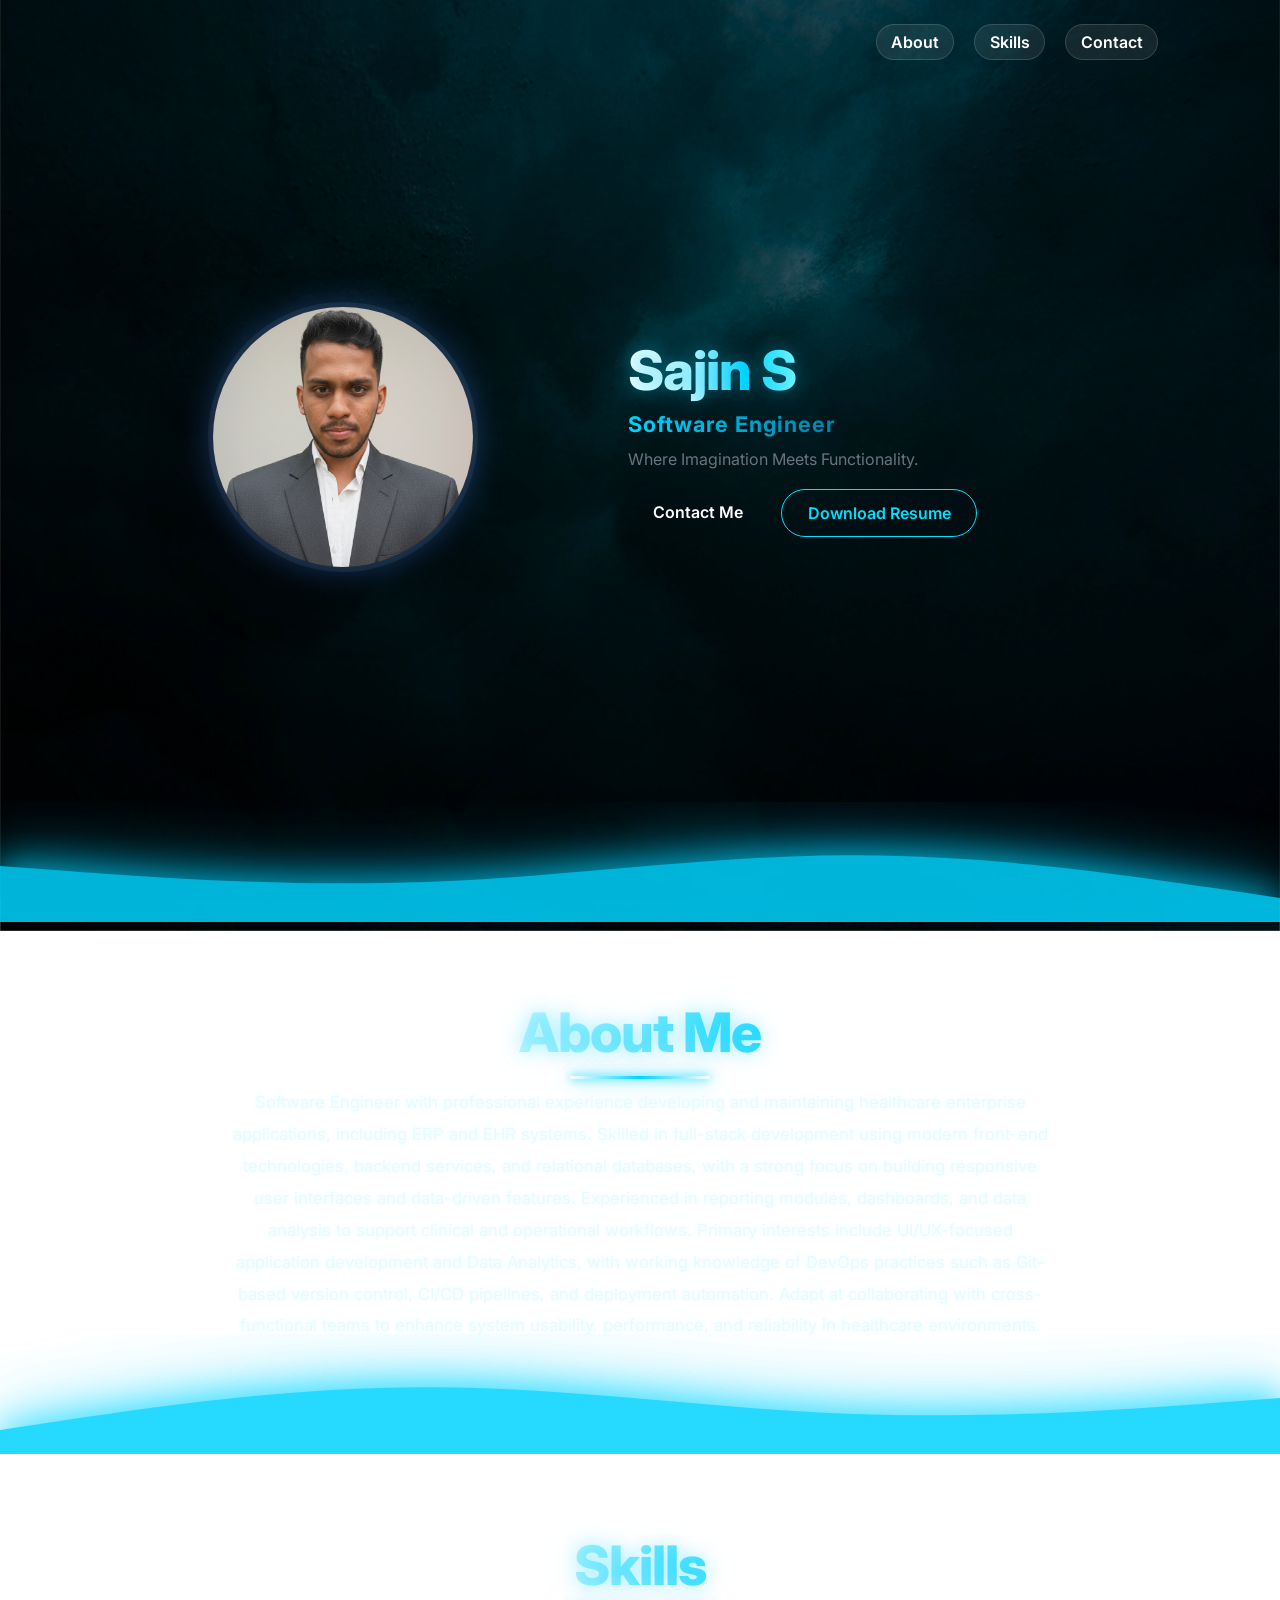
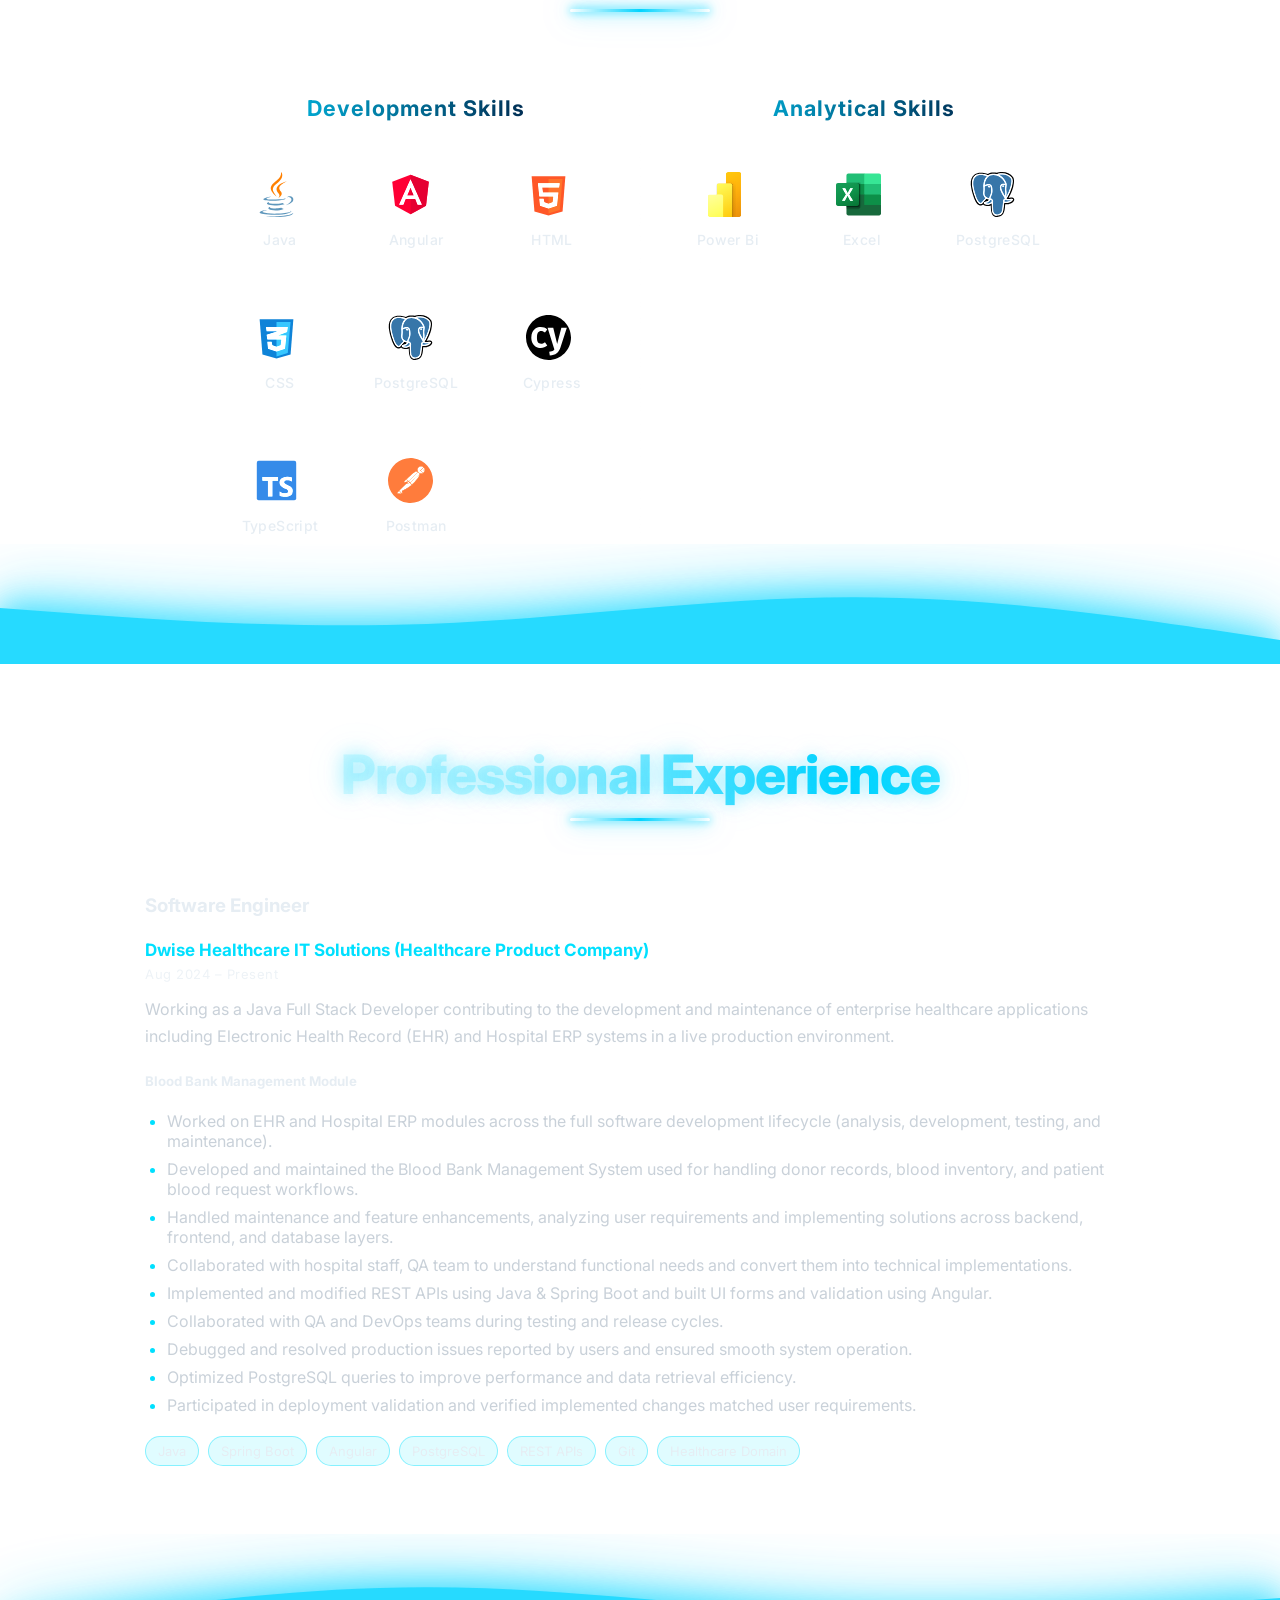
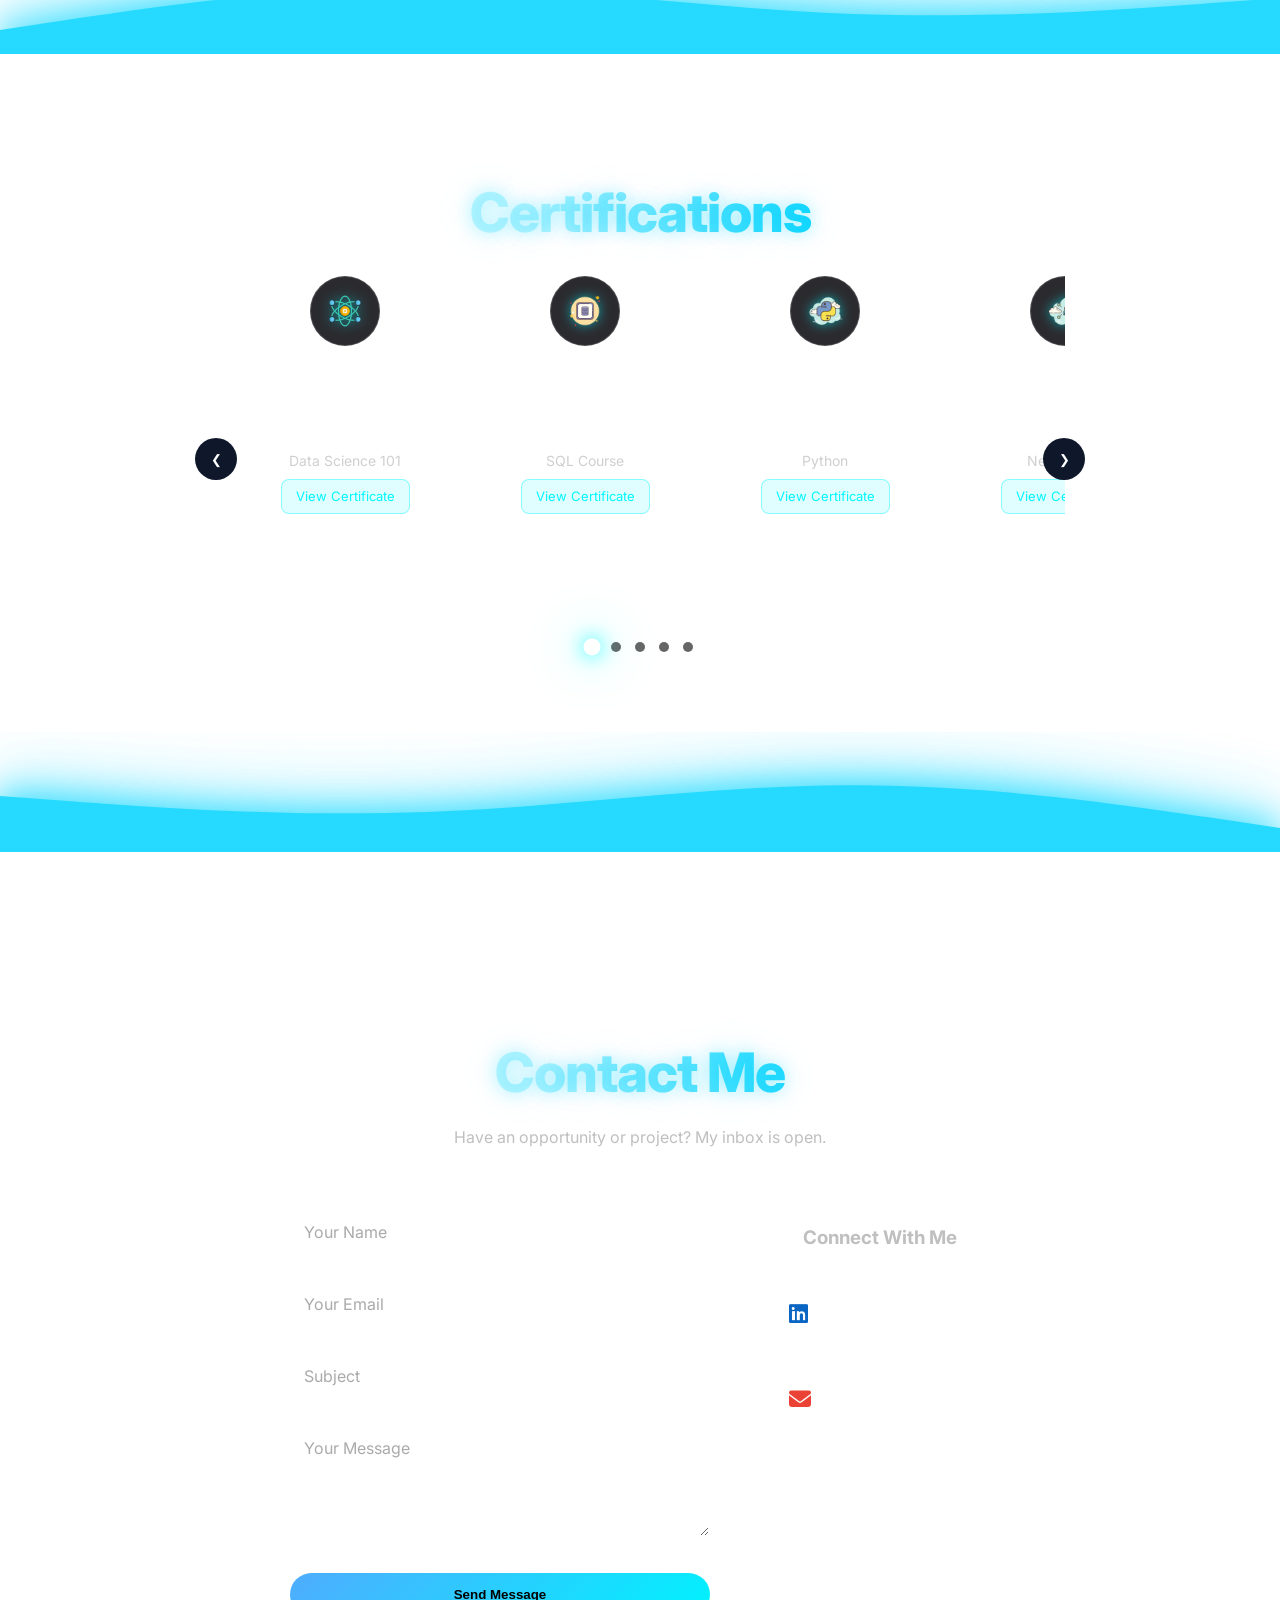
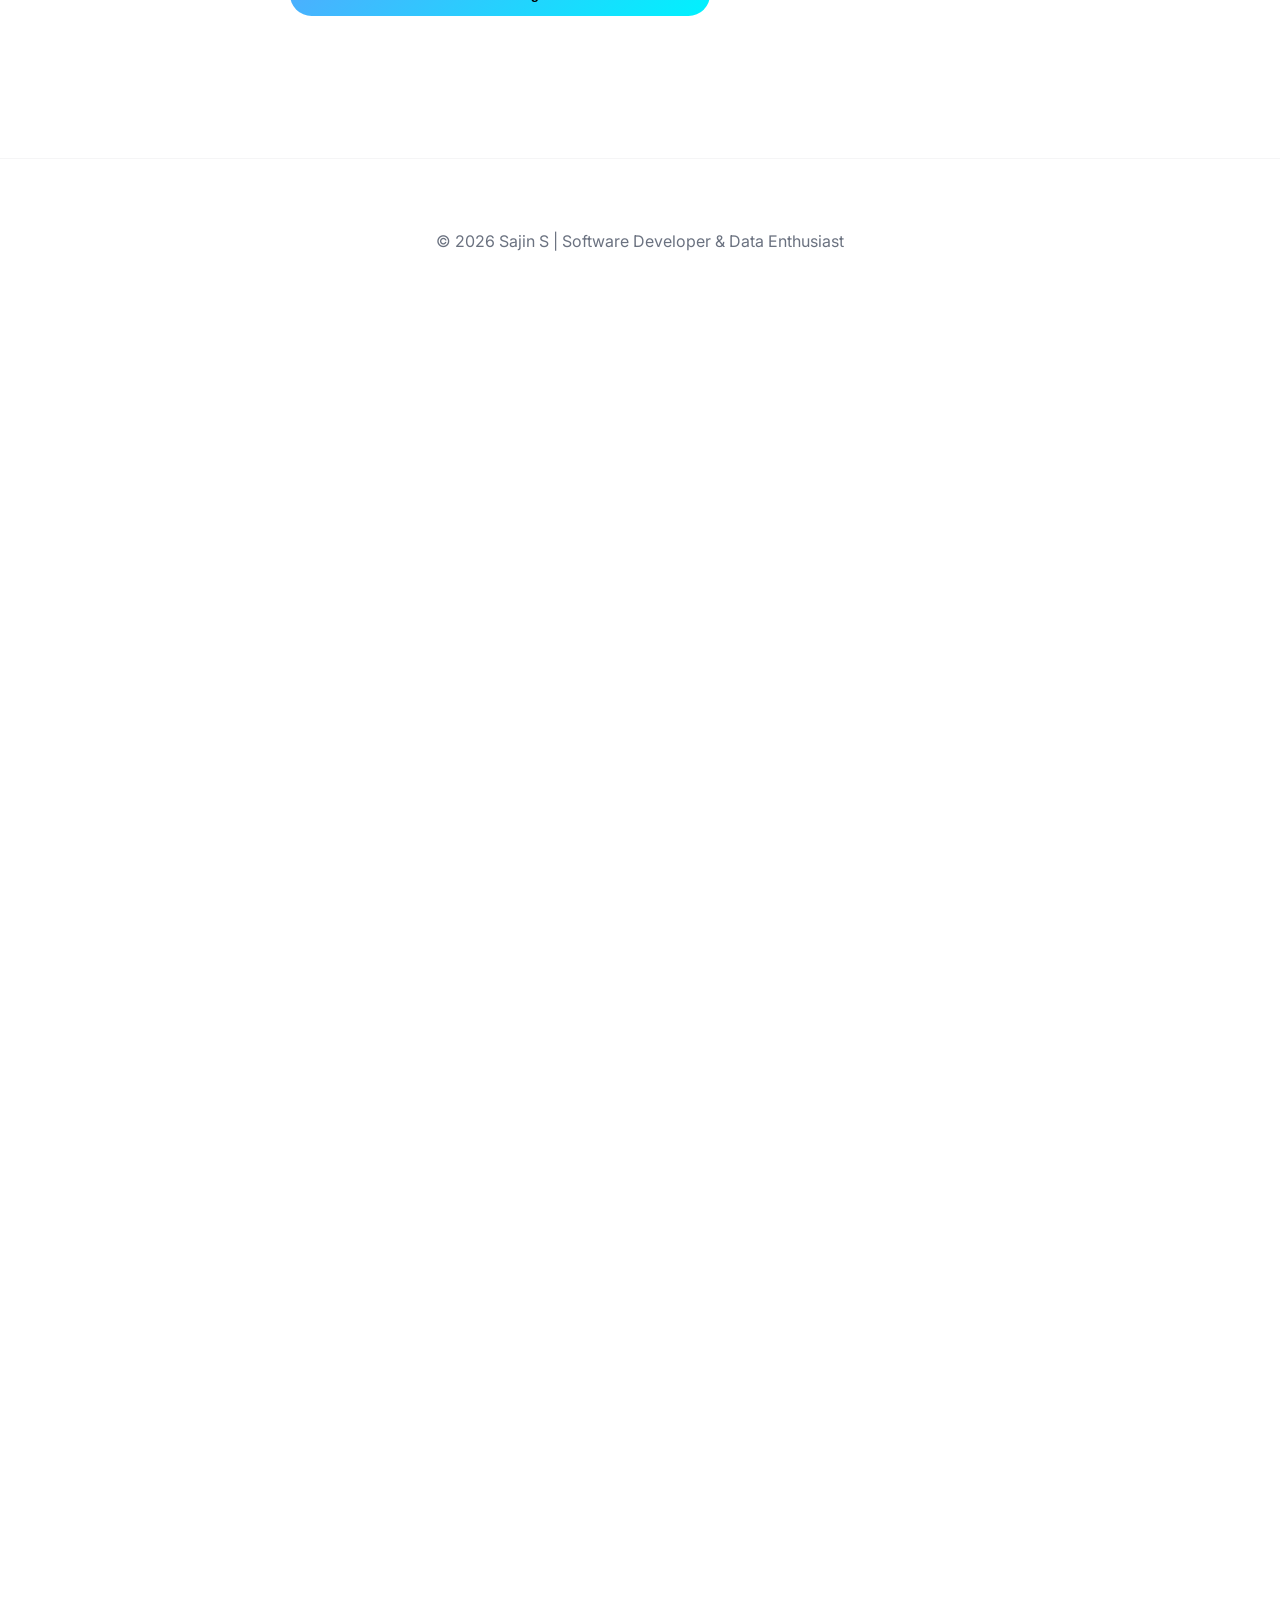
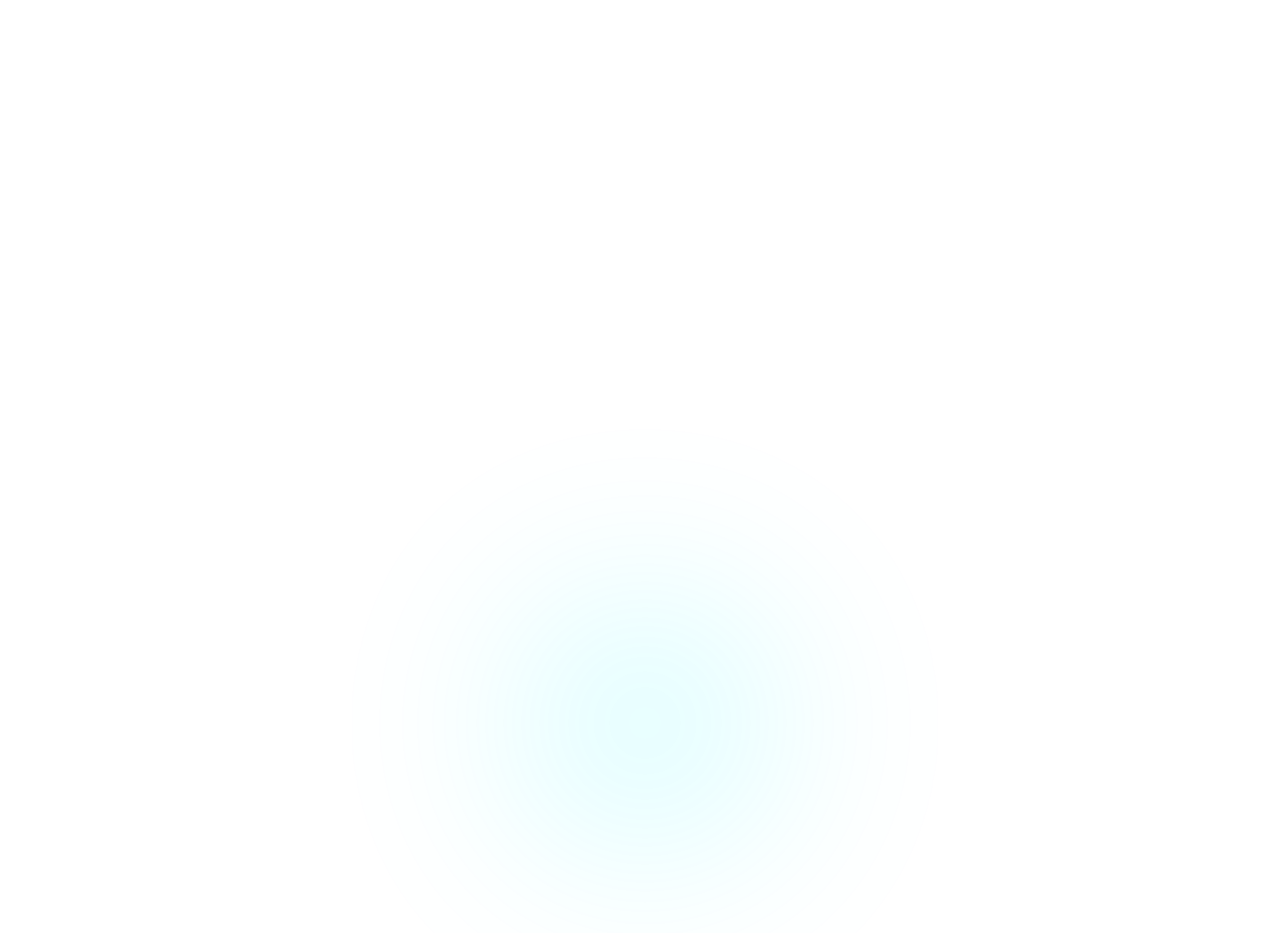
==== commit 174ceb5c: "photo" ====
--- a/index.html
+++ b/index.html
@@ -35,7 +35,7 @@
             <div class="container hero-layout">
 
                 <div class="hero-image">
-                    <img src="assets/sajin.jpg" alt="Sajin S">
+                    <img src="assets/CVphoto.png" alt="Sajin S">
                 </div>
 
                 <div class="hero-text">
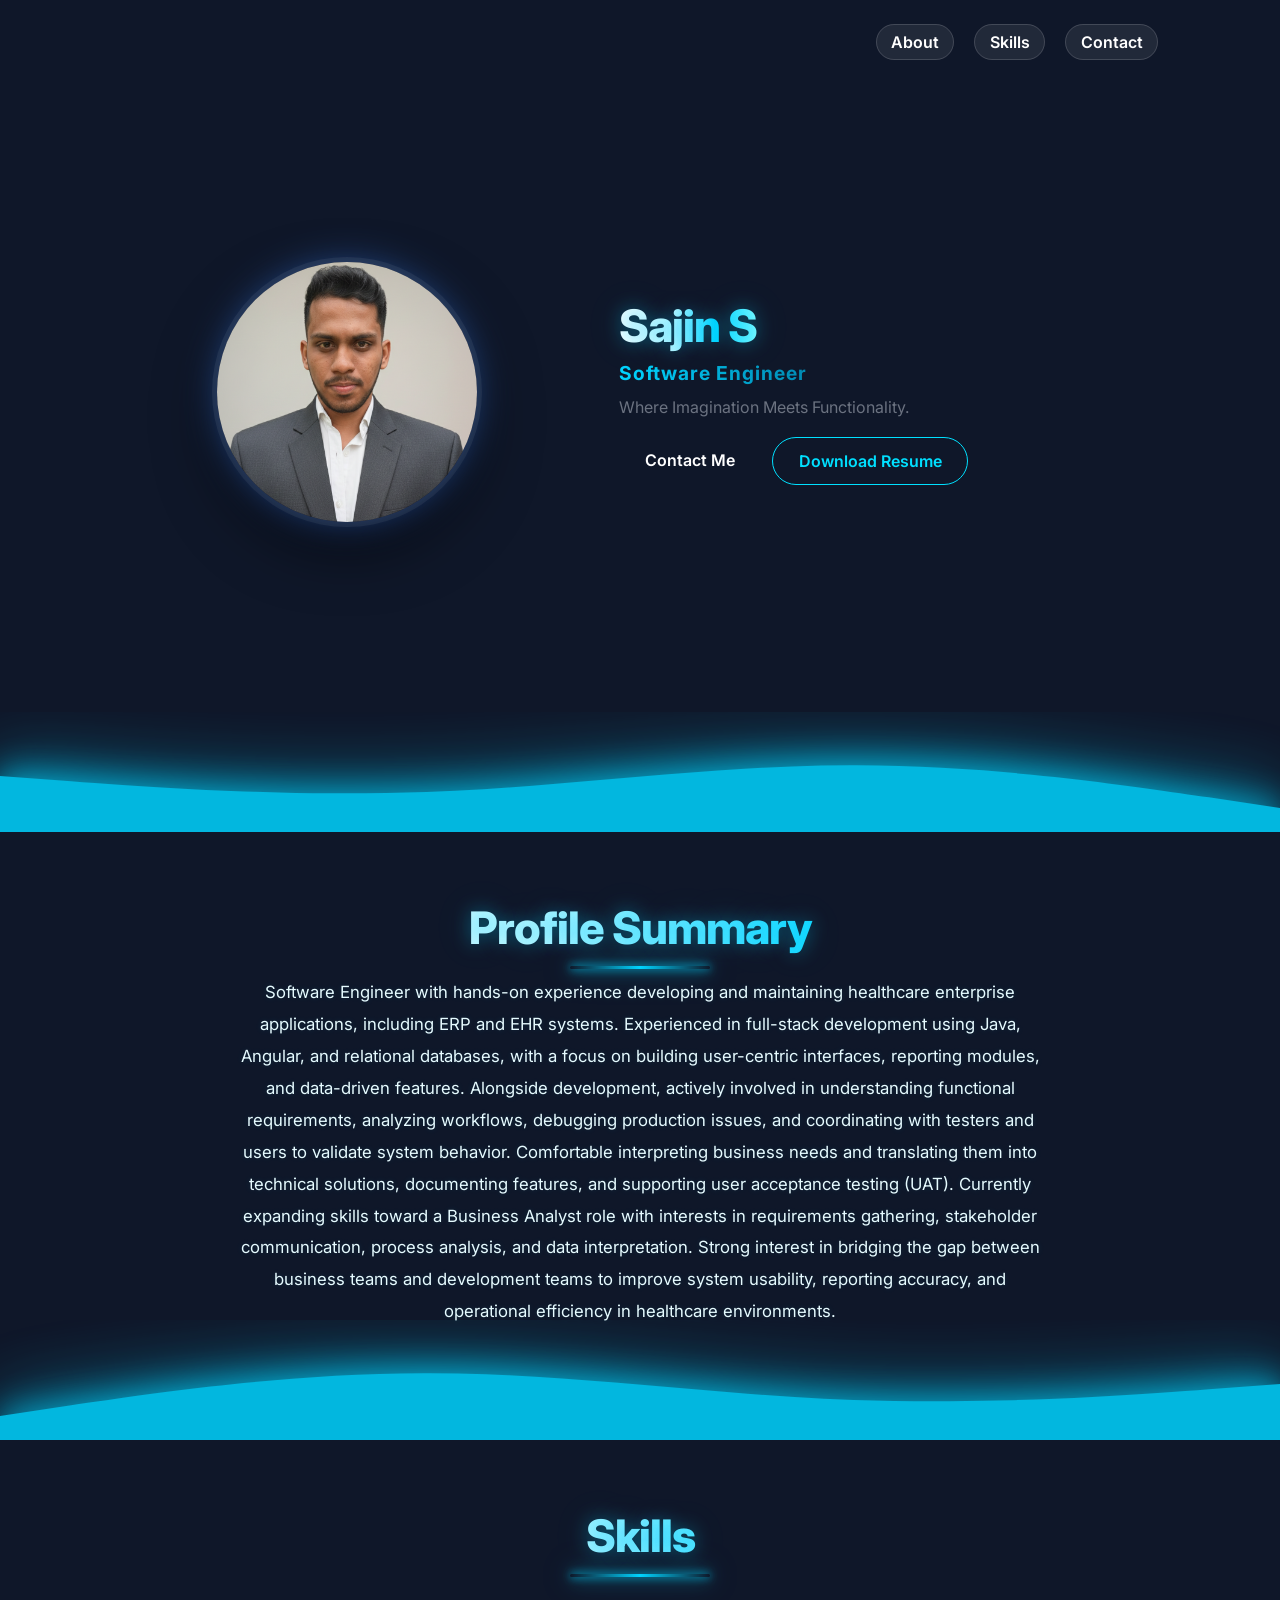
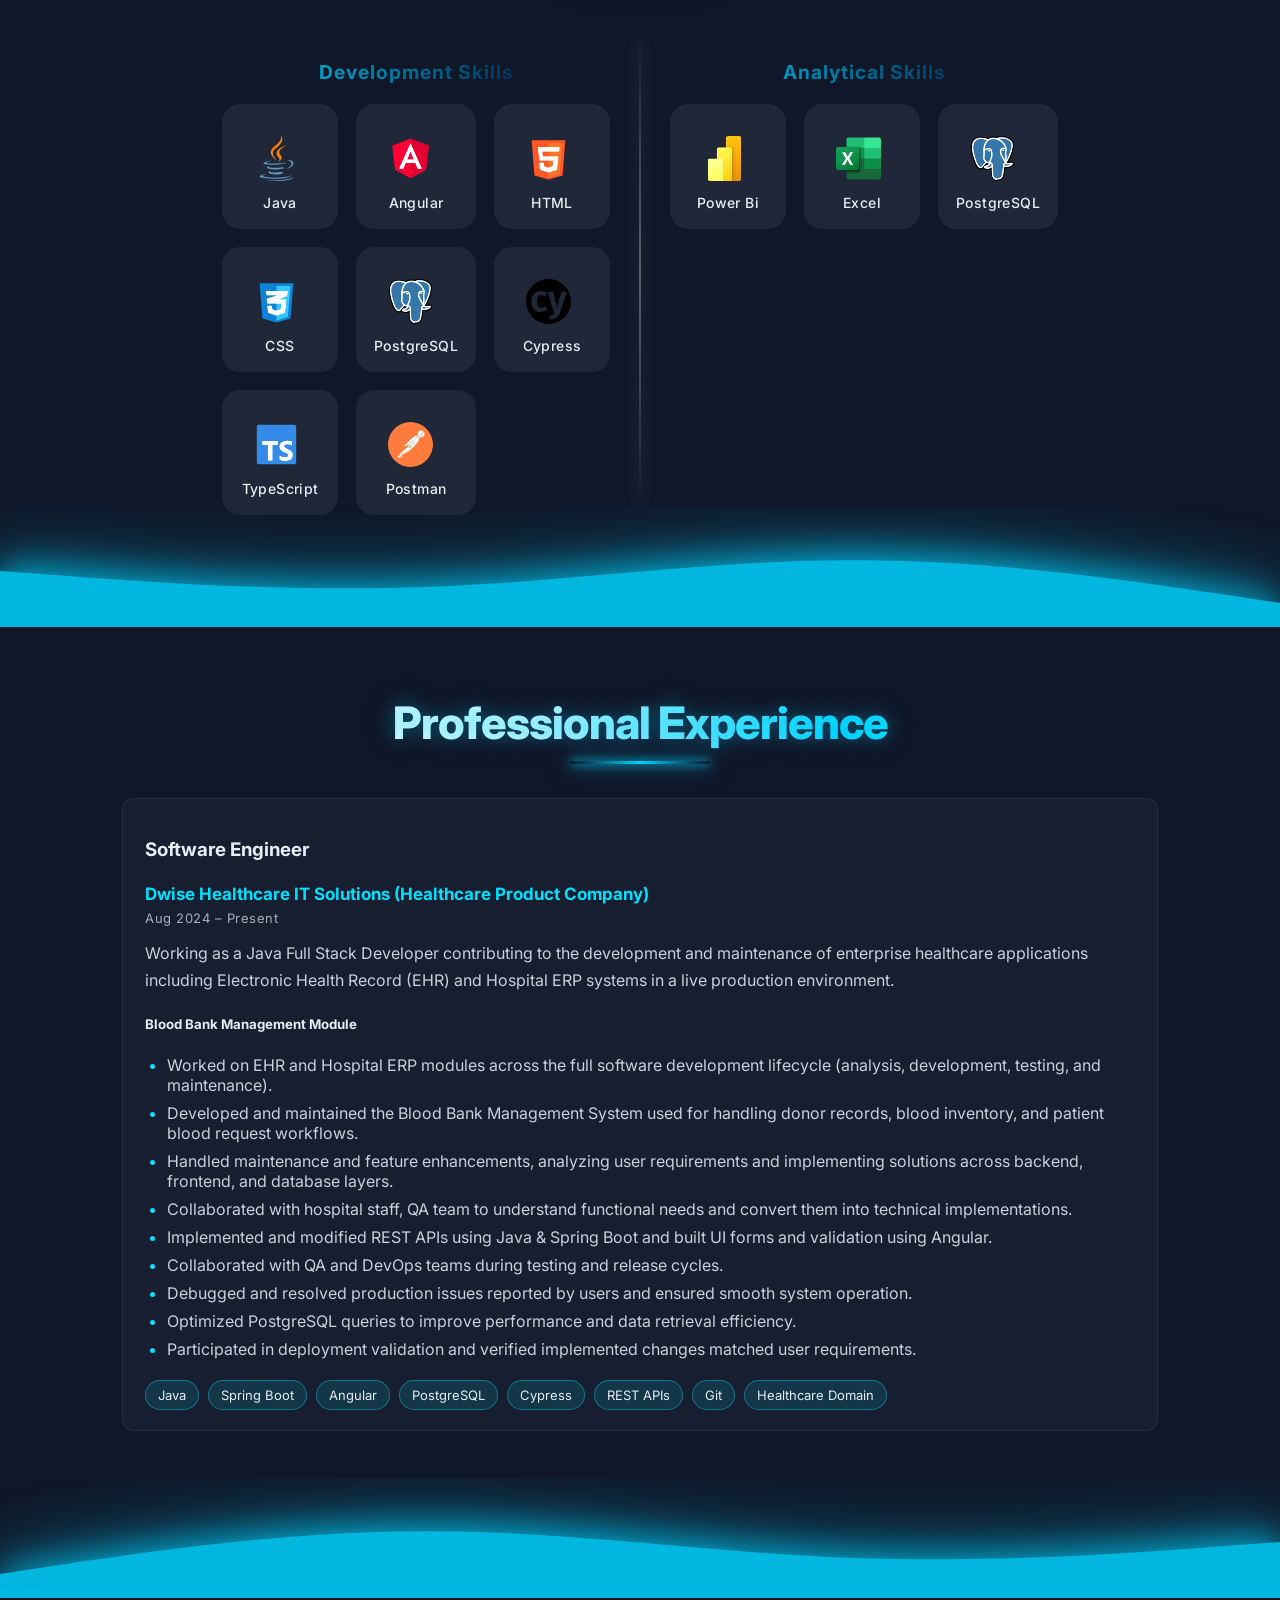
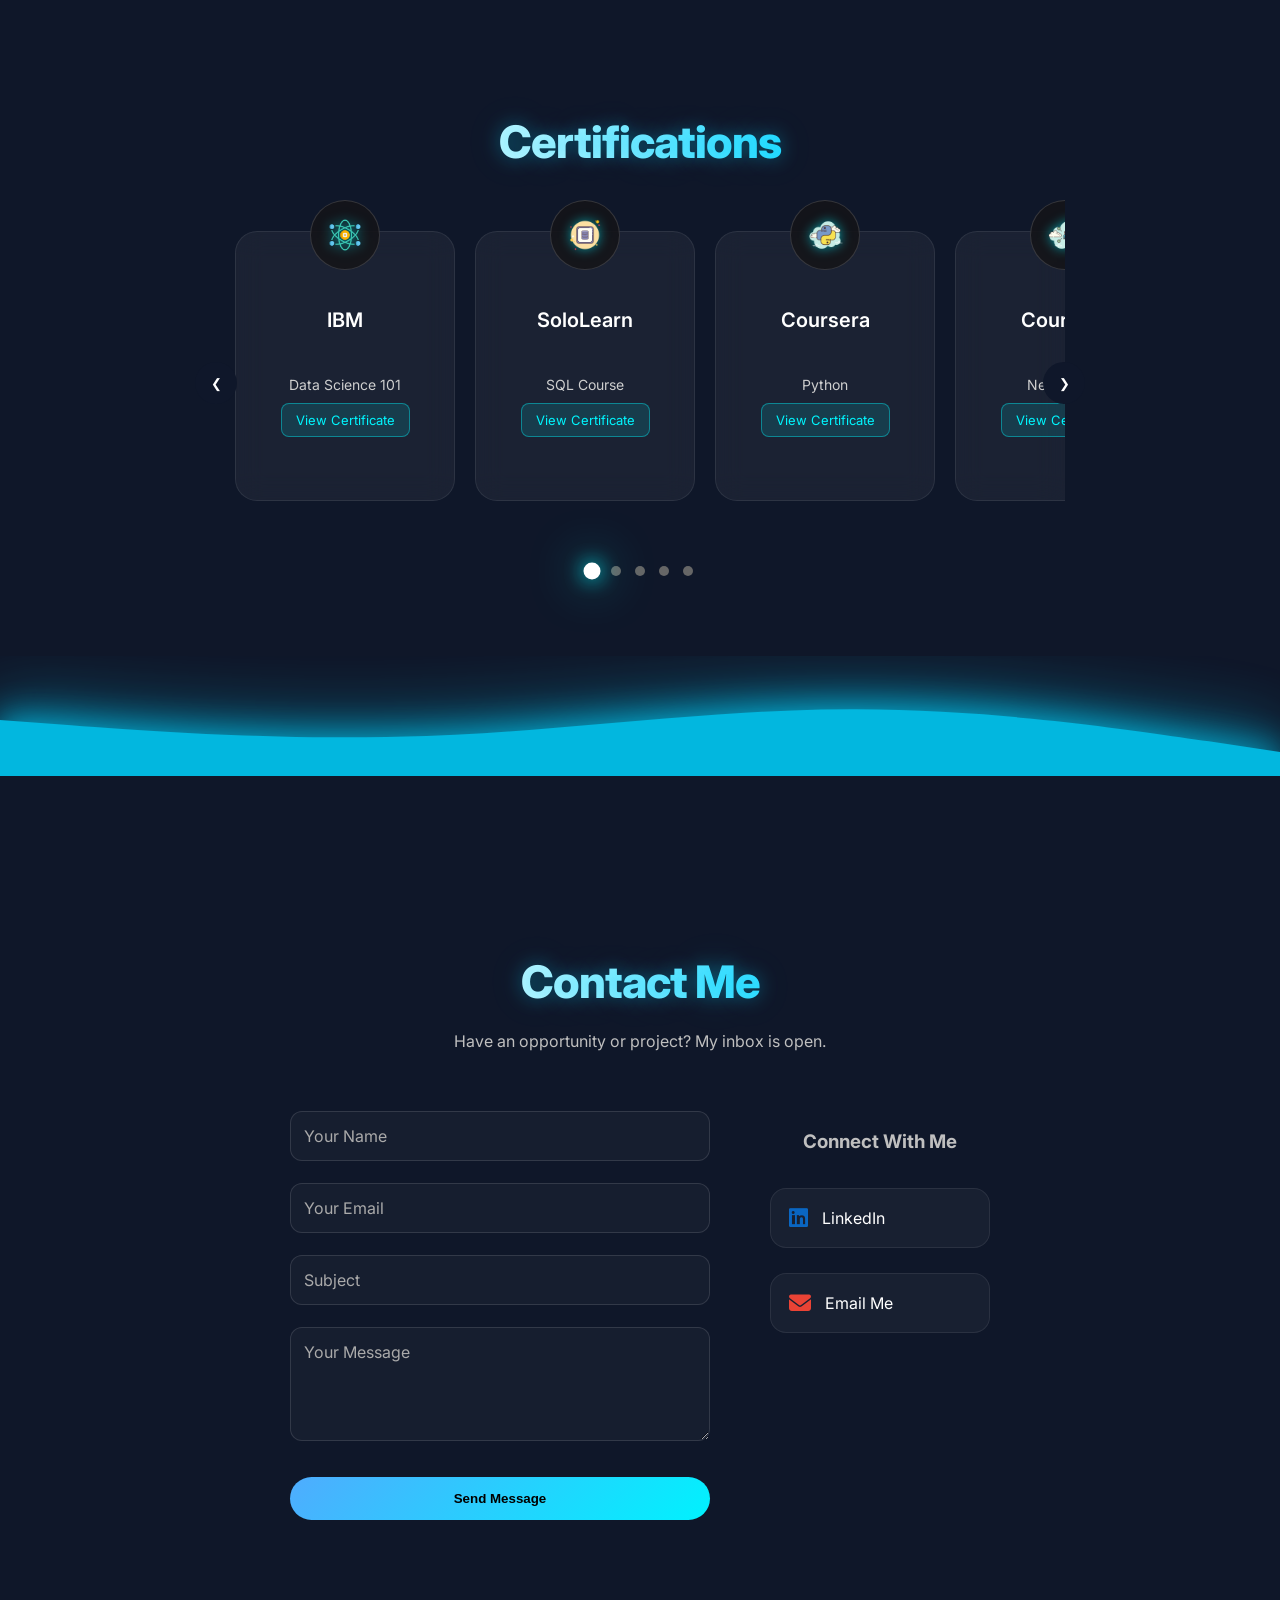
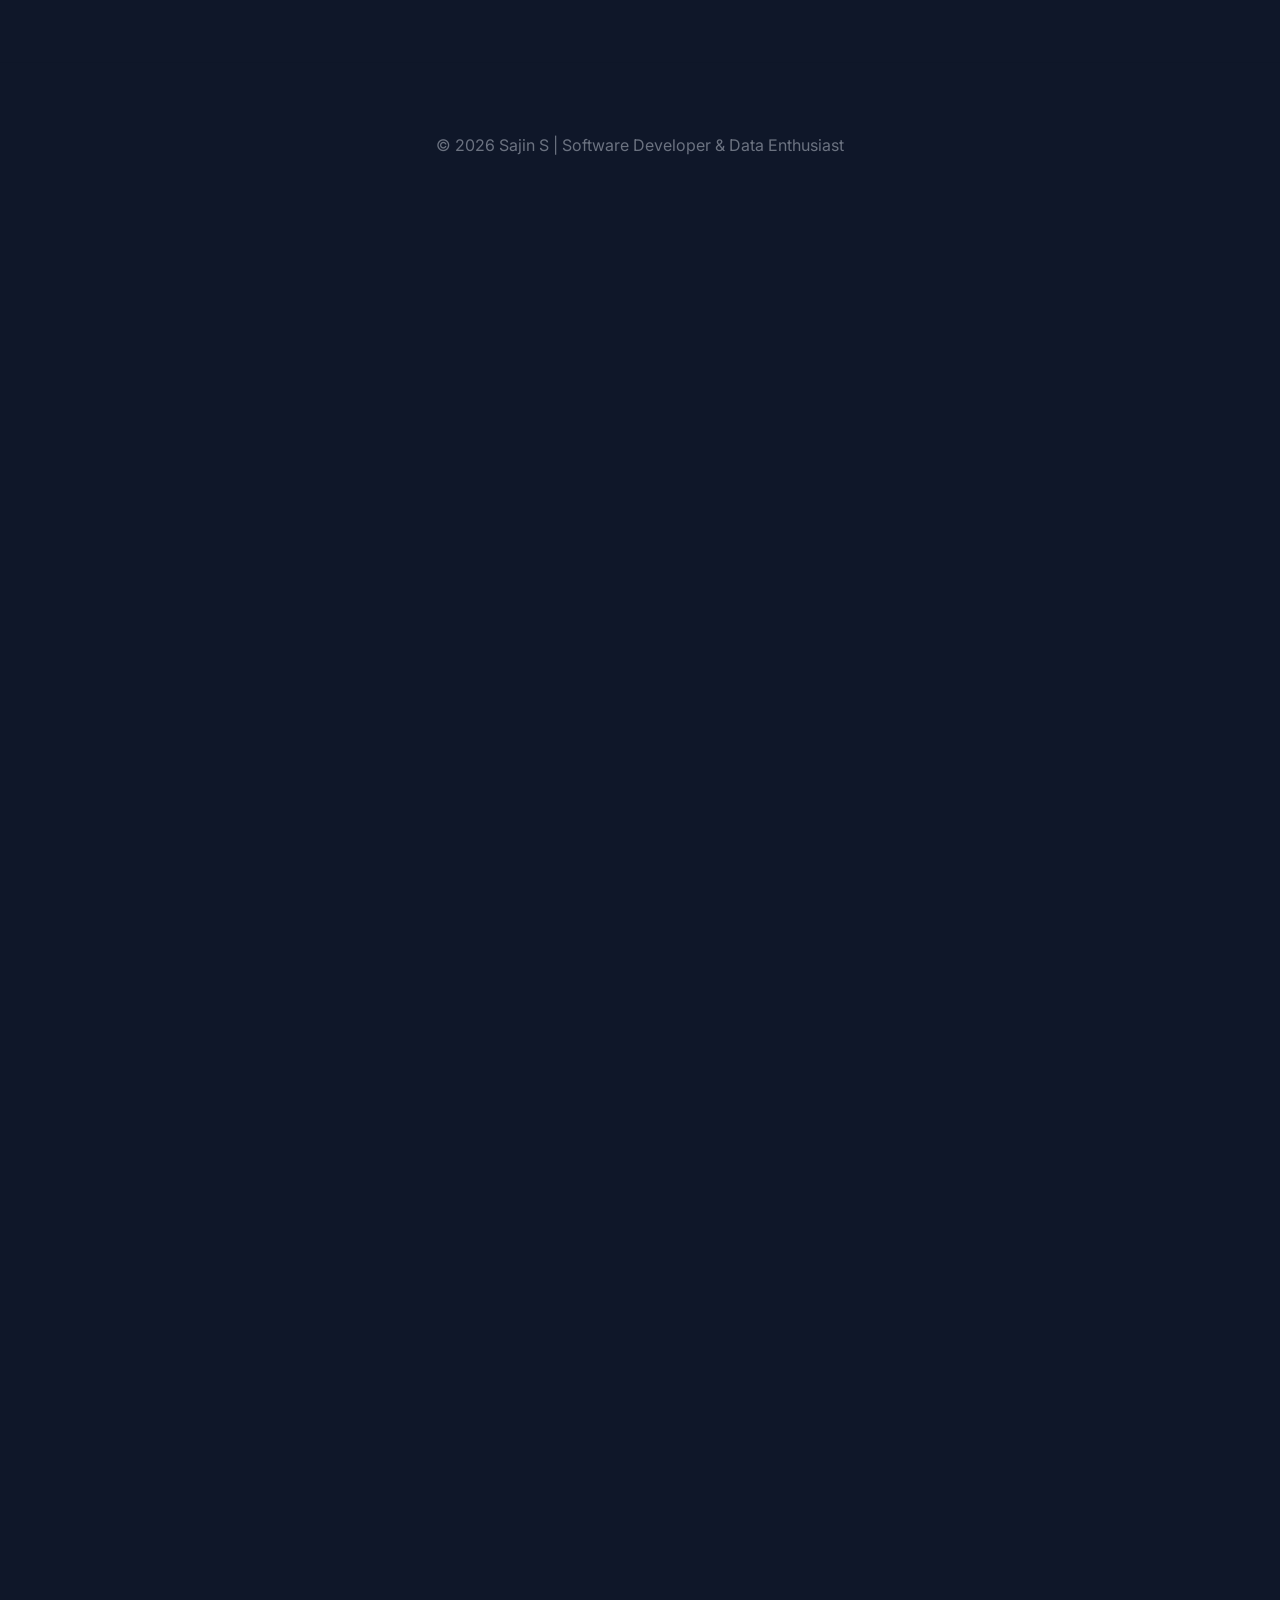
==== commit 0a7da695: "responsiveness nd forms pop up" ====
--- a/index.html
+++ b/index.html
@@ -65,13 +65,15 @@
 
         <section id="about" class="about">
             <div class="container">
-                <h2 class="about-title reveal">About Me</h2>
+                <h2 class="about-title reveal">Profile Summary</h2>
 
                 <p class="lead about-lead reveal delay-1">
-                    Software Engineer with professional experience developing and maintaining healthcare enterprise applications, including ERP and EHR systems. Skilled in full-stack development using modern front-end technologies, backend services, and relational databases,
-                    with a strong focus on building responsive user interfaces and data-driven features. Experienced in reporting modules, dashboards, and data analysis to support clinical and operational workflows. Primary interests include UI/UX-focused
-                    application development and Data Analytics, with working knowledge of DevOps practices such as Git-based version control, CI/CD pipelines, and deployment automation. Adapt at collaborating with cross-functional teams to enhance system
-                    usability, performance, and reliability in healthcare environments.
+                    Software Engineer with hands-on experience developing and maintaining healthcare enterprise applications, including ERP and EHR systems. Experienced in full-stack development using Java, Angular, and relational databases, with a focus on building user-centric
+                    interfaces, reporting modules, and data-driven features. Alongside development, actively involved in understanding functional requirements, analyzing workflows, debugging production issues, and coordinating with testers and users to
+                    validate system behavior. Comfortable interpreting business needs and translating them into technical solutions, documenting features, and supporting user acceptance testing (UAT). Currently expanding skills toward a Business Analyst
+                    role with interests in requirements gathering, stakeholder communication, process analysis, and data interpretation. Strong interest in bridging the gap between business teams and development teams to improve system usability, reporting
+                    accuracy, and operational efficiency in healthcare environments.
+
                 </p>
 
             </div>
@@ -245,6 +247,7 @@
                             <span>Spring Boot</span>
                             <span>Angular</span>
                             <span>PostgreSQL</span>
+                            <span>Cypress</span>
                             <span>REST APIs</span>
                             <span>Git</span>
                             <span>Healthcare Domain</span>
@@ -403,7 +406,7 @@
                 <div class="contact-wrapper">
 
                     <!-- CONTACT FORM -->
-                    <form class="contact-form" action="https://formspree.io/f/xpqjdyao" method="POST">
+                    <form id="contactForm" class="contact-form" method="POST">
 
                         <div class="input-group">
                             <input type="text" name="name" required>
--- a/styles.css
+++ b/styles.css
@@ -10,6 +10,58 @@
 
 
 /* ===== NAVBAR GLASS EFFECT ===== */
+
+
+/* ================= MOBILE FIX ================= */
+
+@media (max-width: 768px) {
+    .hero-layout {
+        flex-direction: column-reverse;
+        text-align: center;
+        gap: 2rem;
+        min-height: auto;
+        padding-top: 100px;
+    }
+    .hero-text {
+        width: 100%;
+    }
+    .hero-image {
+        width: 100%;
+    }
+    .hero-image img {
+        width: 180px;
+        height: 180px;
+    }
+    .hero-title {
+        font-size: 2rem;
+    }
+    .hero-actions {
+        justify-content: center;
+    }
+}
+
+
+/* MOBILE NAV */
+
+@media (max-width: 800px) {
+    .nav-links {
+        position: absolute;
+        top: 70px;
+        right: 20px;
+        flex-direction: column;
+        background: rgba(15, 23, 42, 0.95);
+        backdrop-filter: blur(12px);
+        padding: 16px;
+        border-radius: 14px;
+        gap: 14px;
+        display: none;
+        width: 200px;
+        z-index: 999;
+    }
+    .nav-links.mobile-open {
+        display: flex;
+    }
+}
 
 .site-header {
     position: fixed;
@@ -81,7 +133,17 @@
     opacity: 0;
     transform: translateY(40px);
     filter: blur(8px);
-    transition: all 1s cubic-bezier(.17, .67, .37, 1);
+}
+
+.skill-card {
+    opacity: 0;
+    transform: translateY(40px);
+    transition: all .6s ease;
+}
+
+.skill-card.show {
+    opacity: 1;
+    transform: translateY(0);
 }
 
 
@@ -113,40 +175,46 @@
 }
 
 html {
-    scroll-behavior: smooth
+    scroll-behavior: smooth;
+    height: 100%;
+    overflow-x: hidden;
 }
 
 body {
     font-family: 'Inter', system-ui, -apple-system, 'Segoe UI', Roboto, 'Helvetica Neue', Arial;
     margin: 0;
-    background-image: url("assets/background.jpg");
-    /* your image name */
-    background-size: cover;
-    /* makes image fill screen */
-    background-position: center;
-    /* keeps image centered */
-    background-repeat: no-repeat;
-    /* prevents tiling */
-    background-attachment: fixed;
-    /* cool parallax effect *
+    min-height: 100vh;
+    display: flex;
+    flex-direction: column;
+    background-color: #0f1729;
     color: #ffffff;
     /* White text for contrast */
     -webkit-font-smoothing: antialiased;
+    overflow-x: hidden;
 }
 
 body::before {
     content: "";
     position: fixed;
     inset: 0;
-    background: rgba(0, 0, 0, 0.55);
-    /* dark overlay */
+    background: transparent;
+    /* removed dark overlay */
     z-index: -1;
+}
+
+main {
+    flex: 1;
 }
 
 .container {
     max-width: var(--max-width);
     margin: 0 auto;
     padding: 2rem;
+    width: 100%;
+}
+
+section {
+    scroll-margin-top: 90px;
 }
 
 .site-header {
@@ -301,6 +369,7 @@
     justify-content: space-between;
     gap: 4rem;
     min-height: 90vh;
+    flex-wrap: wrap;
 }
 
 .hero-image {
@@ -317,11 +386,9 @@
     border-radius: 50%;
     z-index: 2;
     /* layered glow */
-    box-shadow: 0 0 0 5px rgba(255, 255, 255, 0.06),
-        /* soft outer ring */
-        0 0 35px rgba(59, 130, 246, 0.45),
-        /* blue glow */
-        0 25px 60px rgba(0, 0, 0, 0.6);
+    box-shadow: 0 0 0 5px rgba(255, 255, 255, 0.06), /* soft outer ring */
+    0 0 35px rgba(59, 130, 246, 0.45), /* blue glow */
+    0 25px 60px rgba(0, 0, 0, 0.6);
     /* depth shadow */
     animation: float 6s ease-in-out infinite;
 }
@@ -556,7 +623,6 @@
         grid-template-columns: 1fr;
         gap: 40px;
     }
-
     .skills-grid::before,
     .skills-grid::after {
         display: none;
@@ -639,19 +705,15 @@
     0% {
         transform: translate(0, 0) rotate(0deg);
     }
-
     25% {
         transform: translate(18px, -12px) rotate(8deg);
     }
-
     50% {
         transform: translate(-14px, 14px) rotate(-6deg);
     }
-
     75% {
         transform: translate(10px, 18px) rotate(5deg);
     }
-
     100% {
         transform: translate(0, 0) rotate(0deg);
     }
@@ -661,19 +723,15 @@
     0% {
         transform: translate(0, 0);
     }
-
     25% {
         transform: translate(-20px, 10px);
     }
-
     50% {
         transform: translate(15px, -18px);
     }
-
     75% {
         transform: translate(-10px, -12px);
     }
-
     100% {
         transform: translate(0, 0);
     }
@@ -683,19 +741,15 @@
     0% {
         transform: translate(0, 0);
     }
-
     25% {
         transform: translate(12px, 20px);
     }
-
     50% {
         transform: translate(-18px, -10px);
     }
-
     75% {
         transform: translate(20px, -8px);
     }
-
     100% {
         transform: translate(0, 0);
     }
@@ -785,13 +839,632 @@
     .skills-grid {
         grid-template-columns: 1fr
     }
-
     .nav-links {
         display: none
     }
-
     .nav-toggle {
         display: block
+    }
+}
+
+
+/* ======= RESPONSIVE IMPROVEMENTS ======= */
+
+
+/* Laptop: 1024px - 1439px */
+
+@media (max-width: 1440px) and (min-width: 1024px) {
+    .hero-layout {
+        gap: 3rem;
+        min-height: 80vh;
+    }
+    .about-title,
+    .hero-title {
+        font-size: 2.8rem;
+    }
+    .hero-sub {
+        font-size: 1.2rem;
+    }
+    .section-divider {
+        height: 100px;
+    }
+}
+
+
+/* Tablet: 768px - 1023px */
+
+@media (max-width: 1023px) and (min-width: 768px) {
+    .hero-layout {
+        gap: 2rem;
+        min-height: auto;
+        padding-top: 80px;
+    }
+    .hero-image img {
+        width: 200px;
+        height: 200px;
+    }
+    .hero-image::before {
+        width: 240px;
+        height: 240px;
+    }
+    .hero-title {
+        font-size: 2.4rem;
+    }
+    .hero-sub {
+        font-size: 1.1rem;
+    }
+    .about-title {
+        font-size: 2.6rem;
+    }
+    .about-lead {
+        font-size: 0.95rem;
+        max-width: 700px;
+    }
+    .skills-grid {
+        gap: 40px;
+    }
+    .section-divider {
+        height: 100px;
+        margin-top: -30px;
+    }
+    .experience {
+        padding: 0;
+    }
+    .cert-container {
+        padding-top: 60px;
+        padding-bottom: 80px;
+    }
+    .carousel-slide {
+        min-width: 180px;
+        height: 240px;
+        padding: 60px 14px 16px 14px;
+    }
+    .cert-icon {
+        width: 60px;
+        height: 60px;
+    }
+    .cert-icon img {
+        width: 32px;
+        height: 32px;
+    }
+    .carousel-content h2 {
+        font-size: 17px;
+    }
+    .slider-nav {
+        width: 36px;
+        height: 36px;
+        font-size: 18px;
+    }
+    .prev {
+        left: -10px;
+    }
+    .next {
+        right: -10px;
+    }
+    .contact {
+        padding: 60px 0;
+    }
+    .contact-wrapper {
+        gap: 40px;
+        flex-direction: column;
+        align-items: center;
+    }
+    .contact-form {
+        width: 100%;
+        max-width: 380px;
+    }
+    .timeline-content {
+        padding: 16px 18px;
+    }
+    .timeline-content h3 {
+        font-size: 18px;
+    }
+    .timeline-content h4 {
+        font-size: 14px;
+    }
+}
+
+
+/* Large Mobile: 480px - 767px */
+
+@media (max-width: 767px) and (min-width: 480px) {
+    .container {
+        padding: 1.5rem;
+    }
+    .hero-layout {
+        gap: 1.5rem;
+        min-height: auto;
+        padding-top: 70px;
+    }
+    .hero-image img {
+        width: 160px;
+        height: 160px;
+    }
+    .hero-image::before {
+        width: 200px;
+        height: 200px;
+    }
+    .hero-title {
+        font-size: 2rem;
+    }
+    .hero-sub {
+        font-size: 1rem;
+    }
+    .hero-tag {
+        font-size: 0.95rem;
+    }
+    .hero-actions .btn {
+        padding: 0.7rem 1.3rem;
+        font-size: 14px;
+    }
+    .about-title {
+        font-size: 2.2rem;
+    }
+    .about-lead {
+        font-size: 0.9rem;
+        max-width: 90%;
+        line-height: 1.8;
+    }
+    .skills-grid {
+        gap: 30px;
+    }
+    .card-grid {
+        gap: 12px;
+    }
+    .skill-card {
+        padding: 14px;
+    }
+    .logo-box {
+        width: 60px;
+        height: 60px;
+    }
+    .skill-logo {
+        width: 40px;
+        height: 40px;
+    }
+    .skill-name {
+        font-size: 12px;
+    }
+    .section-divider {
+        height: 80px;
+        margin-top: -25px;
+    }
+    .timeline-item {
+        margin-bottom: 40px;
+    }
+    .timeline::before {
+        left: 8px;
+    }
+    .timeline {
+        padding-left: 35px;
+    }
+    .timeline-dot {
+        left: -24px;
+        width: 14px;
+        height: 14px;
+    }
+    .timeline-content {
+        padding: 14px 14px;
+        margin-top: 2rem;
+    }
+    .timeline-content h3 {
+        font-size: 16px;
+    }
+    .timeline-content h4 {
+        font-size: 13px;
+    }
+    .timeline-date {
+        font-size: 12px;
+    }
+    .exp-points {
+        padding-left: 18px;
+        font-size: 13px;
+    }
+    .exp-points li {
+        margin-bottom: 6px;
+    }
+    .tech-stack span {
+        font-size: 12px;
+        padding: 4px 10px;
+        margin: 4px 4px 0 0;
+    }
+    .cert-container {
+        padding-top: 50px;
+        padding-bottom: 60px;
+    }
+    .bg-circle {
+        width: 280px;
+        height: 280px;
+        opacity: 0.12;
+    }
+    .carousel-slide {
+        min-width: 160px;
+        height: 220px;
+        padding: 55px 12px 14px 12px;
+    }
+    .cert-icon {
+        width: 52px;
+        height: 52px;
+        top: -26px;
+    }
+    .cert-icon img {
+        width: 28px;
+        height: 28px;
+    }
+    .carousel-content h2 {
+        font-size: 15px;
+    }
+    .carousel-content p {
+        font-size: 12px;
+    }
+    .carousel-content a {
+        padding: 4px 10px;
+        font-size: 11px;
+    }
+    .slider-nav {
+        width: 32px;
+        height: 32px;
+        font-size: 16px;
+    }
+    .slider-nav.prev,
+    .slider-nav.next {
+        display: none;
+    }
+    .cert-dots {
+        gap: 10px;
+    }
+    .cert-dot {
+        width: 8px;
+        height: 8px;
+    }
+    .contact {
+        padding: 50px 0;
+    }
+    .contact-sub {
+        margin-bottom: 40px;
+    }
+    .contact-wrapper {
+        gap: 30px;
+        flex-direction: column;
+        align-items: stretch;
+    }
+    .contact-form {
+        width: 100%;
+        max-width: none;
+        gap: 16px;
+    }
+    .input-group input,
+    .input-group textarea {
+        padding: 14px 12px;
+        font-size: 13px;
+    }
+    .input-group label {
+        font-size: 11px;
+    }
+    .send-btn {
+        padding: 12px;
+        font-size: 14px;
+    }
+    .contact-social {
+        gap: 15px;
+    }
+    .social-card {
+        width: 100%;
+        padding: 14px;
+        font-size: 13px;
+    }
+    .social-card i {
+        font-size: 18px;
+    }
+    .container {
+        padding: 1.5rem;
+    }
+}
+
+
+/* Small Mobile: below 480px */
+
+@media (max-width: 479px) {
+    .container {
+        padding: 1.25rem;
+    }
+    .hero-layout {
+        gap: 1rem;
+        min-height: auto;
+        padding-top: 60px;
+    }
+    .hero-image {
+        width: 100%;
+    }
+    .hero-image img {
+        width: 140px;
+        height: 140px;
+    }
+    .hero-image::before {
+        width: 170px;
+        height: 170px;
+    }
+    .hero-title {
+        font-size: 1.75rem;
+        margin: 0.5rem 0;
+    }
+    .hero-sub {
+        font-size: 0.9rem;
+        margin: 0.25rem 0;
+    }
+    .hero-tag {
+        font-size: 0.85rem;
+        margin-top: 0.5rem;
+    }
+    .hero-actions {
+        margin-top: 1rem;
+        gap: 0.5rem;
+        flex-direction: column;
+        width: 100%;
+    }
+    .hero-actions .btn {
+        padding: 0.6rem 1rem;
+        font-size: 13px;
+        width: 100%;
+        text-align: center;
+    }
+    .about-title {
+        font-size: 1.8rem;
+        margin-bottom: 16px;
+    }
+    .about-title::after {
+        display: none;
+    }
+    .about-lead {
+        font-size: 0.85rem;
+        max-width: 100%;
+        line-height: 1.7;
+        padding: 0;
+    }
+    .skills-grid {
+        gap: 20px;
+        margin-top: 2rem;
+    }
+    .skills-column {
+        margin-top: 0;
+    }
+    .skills-column .hero-sub {
+        font-size: 1rem;
+        margin-bottom: 12px;
+    }
+    .card-grid {
+        grid-template-columns: repeat(2, 1fr);
+        gap: 10px;
+        margin-top: 14px;
+    }
+    .skill-card {
+        padding: 12px;
+        border-radius: 12px;
+    }
+    .logo-box {
+        width: 50px;
+        height: 50px;
+    }
+    .skill-logo {
+        width: 35px;
+        height: 35px;
+    }
+    .skill-name {
+        font-size: 10px;
+        margin-top: 4px;
+    }
+    .section-divider {
+        height: 70px;
+        margin-top: -20px;
+    }
+    .section-divider svg {
+        height: 100%;
+    }
+    .experience {
+        padding: 0;
+    }
+    .timeline-item {
+        margin-bottom: 35px;
+    }
+    .timeline {
+        margin-top: 30px;
+        padding-left: 28px;
+    }
+    .timeline::before {
+        left: 6px;
+    }
+    .timeline-dot {
+        left: -20px;
+        width: 12px;
+        height: 12px;
+    }
+    .timeline-content {
+        padding: 12px 12px;
+        margin-top: 1.5rem;
+        border-radius: 8px;
+    }
+    .timeline-content h3 {
+        font-size: 14px;
+        margin-bottom: 2px;
+    }
+    .timeline-content h4 {
+        font-size: 12px;
+        margin-bottom: 4px;
+    }
+    .timeline-date {
+        font-size: 11px;
+        margin-bottom: 8px;
+    }
+    .timeline-content p {
+        font-size: 12px;
+        line-height: 1.6;
+        margin-top: 6px;
+    }
+    .exp-points {
+        margin-top: 10px;
+        padding-left: 16px;
+        font-size: 12px;
+    }
+    .exp-points li {
+        margin-bottom: 5px;
+        color: #c9d1d9;
+    }
+    .exp-points li::marker {
+        font-size: 10px;
+    }
+    .tech-stack {
+        margin-top: 10px;
+    }
+    .tech-stack span {
+        font-size: 11px;
+        padding: 3px 8px;
+        margin: 3px 3px 0 0;
+    }
+    .cert-container {
+        padding-top: 40px;
+        padding-bottom: 50px;
+    }
+    .about-title {
+        position: relative;
+    }
+    .bg-circle {
+        width: 200px;
+        height: 200px;
+        opacity: 0.1;
+    }
+    .carousel-wrapper {
+        overflow-x: auto;
+        -webkit-overflow-scrolling: touch;
+    }
+    .carousel {
+        gap: 12px;
+        padding: 30px 16px;
+    }
+    .carousel-slide {
+        min-width: 140px;
+        height: 200px;
+        padding: 50px 10px 12px 10px;
+        border-radius: 14px;
+    }
+    .cert-icon {
+        width: 46px;
+        height: 46px;
+        top: -23px;
+    }
+    .cert-icon img {
+        width: 24px;
+        height: 24px;
+    }
+    .carousel-content h2 {
+        font-size: 13px;
+        margin-top: 0;
+    }
+    .carousel-content p {
+        font-size: 11px;
+        line-height: 1.5;
+    }
+    .carousel-content a {
+        padding: 3px 8px;
+        font-size: 10px;
+        margin-top: 4px;
+    }
+    .carousel-slide:hover {
+        transform: translateY(-6px) scale(1.02);
+    }
+    .slider-nav {
+        display: none;
+    }
+    .cert-dots {
+        gap: 8px;
+        margin-top: 20px;
+    }
+    .cert-dot {
+        width: 7px;
+        height: 7px;
+    }
+    .cert-dot.active {
+        transform: scale(1.5);
+    }
+    .contact {
+        padding: 40px 0;
+    }
+    .contact-sub {
+        font-size: 0.9rem;
+        margin-bottom: 30px;
+    }
+    .contact-wrapper {
+        gap: 20px;
+        flex-direction: column;
+        align-items: stretch;
+    }
+    .contact-form {
+        width: 100%;
+        gap: 14px;
+    }
+    .input-group {
+        position: relative;
+    }
+    .input-group input,
+    .input-group textarea {
+        width: 100%;
+        padding: 12px 10px;
+        font-size: 13px;
+        border-radius: 8px;
+    }
+    .input-group label {
+        left: 10px;
+        top: 12px;
+        font-size: 12px;
+    }
+    .input-group input:focus+label,
+    .input-group input:valid+label,
+    .input-group textarea:focus+label,
+    .input-group textarea:valid+label {
+        font-size: 10px;
+        top: -8px;
+    }
+    .send-btn {
+        width: 100%;
+        padding: 11px;
+        font-size: 13px;
+        margin-top: 8px;
+    }
+    .contact-social {
+        gap: 12px;
+    }
+    .contact-social h3 {
+        font-size: 0.95rem;
+        margin-bottom: 8px;
+    }
+    .social-card {
+        width: 100%;
+        padding: 12px;
+        border-radius: 12px;
+        font-size: 13px;
+        gap: 12px;
+    }
+    .social-card i {
+        font-size: 20px;
+    }
+    .site-footer {
+        padding: 1rem 0;
+        font-size: 12px;
+    }
+    .popup-box {
+        width: 85%;
+        max-width: 300px;
+        padding: 24px 20px;
+        border-radius: 12px;
+    }
+    .popup-box h3 {
+        font-size: 16px;
+    }
+    .popup-box p {
+        font-size: 12px;
+    }
+    .popup-box button {
+        padding: 8px 16px;
+        font-size: 12px;
     }
 }
 
@@ -1324,65 +1997,31 @@
 .contact-popup {
     position: fixed;
     inset: 0;
-    background: rgba(0, 0, 0, 0.65);
-    backdrop-filter: blur(6px);
-    display: flex;
+    display: none;
     align-items: center;
     justify-content: center;
-    opacity: 0;
-    pointer-events: none;
-    transition: 0.35s;
+    background: rgba(0, 0, 0, .6);
     z-index: 9999;
-}
-
-.contact-popup.active {
-    opacity: 1;
-    pointer-events: all;
-}
-
-
-/* POPUP BOX */
+    /* ⭐ this is why popup was invisible */
+}
+
+.contact-popup.show {
+    display: flex;
+}
 
 .popup-box {
-    width: 340px;
-    padding: 35px 28px;
+    background: #0f172a;
+    padding: 28px;
+    border-radius: 14px;
     text-align: center;
-    border-radius: 20px;
-    background: rgba(20, 20, 20, 0.9);
-    border: 1px solid rgba(255, 255, 255, 0.12);
-    transform: scale(0.8);
-    transition: 0.35s;
-}
-
-.contact-popup.active .popup-box {
+    max-width: 320px;
+    width: 90%;
+    color: white;
+    box-shadow: 0 20px 60px rgba(0, 0, 0, .5);
+}
+
+.contact-popup.show .popup-box {
     transform: scale(1);
-}
-
-
-/* CHECK ICON */
-
-.checkmark {
-    width: 70px;
-    height: 70px;
-    border-radius: 50%;
-    margin: 0 auto 18px;
-    display: flex;
-    align-items: center;
-    justify-content: center;
-    font-size: 34px;
-    background: linear-gradient(135deg, #4facfe, #00f2fe);
-    color: white;
-    box-shadow: 0 0 30px rgba(79, 172, 254, 0.6);
-}
-
-.popup-box h3 {
-    margin-bottom: 10px;
-}
-
-.popup-box p {
-    color: #cfcfcf;
-    font-size: 14px;
-    margin-bottom: 22px;
 }
 
 
@@ -1395,4 +2034,53 @@
     background: linear-gradient(135deg, #4facfe, #00f2fe);
     cursor: pointer;
     font-weight: 600;
+}
+
+
+/* CONTACT POPUP */
+
+.contact-popup {
+    position: fixed;
+    inset: 0;
+    background: rgba(0, 0, 0, 0.65);
+    display: flex;
+    align-items: center;
+    justify-content: center;
+    opacity: 0;
+    pointer-events: none;
+    transition: 0.35s ease;
+    z-index: 9999;
+}
+
+.contact-popup.show {
+    opacity: 1;
+    pointer-events: auto;
+}
+
+.popup-box {
+    background: #0f172a;
+    color: white;
+    padding: 28px 30px;
+    border-radius: 18px;
+    text-align: center;
+    transform: translateY(40px) scale(.95);
+    transition: 0.35s ease;
+    width: 90%;
+    max-width: 360px;
+    box-shadow: 0 20px 70px rgba(0, 0, 0, 0.6);
+}
+
+.contact-popup.show .popup-box {
+    transform: translateY(0) scale(1);
+}
+
+.popup-box button {
+    margin-top: 18px;
+    padding: 10px 20px;
+    border-radius: 8px;
+    border: none;
+    background: #00d4ff;
+    color: black;
+    font-weight: 600;
+    cursor: pointer;
 }
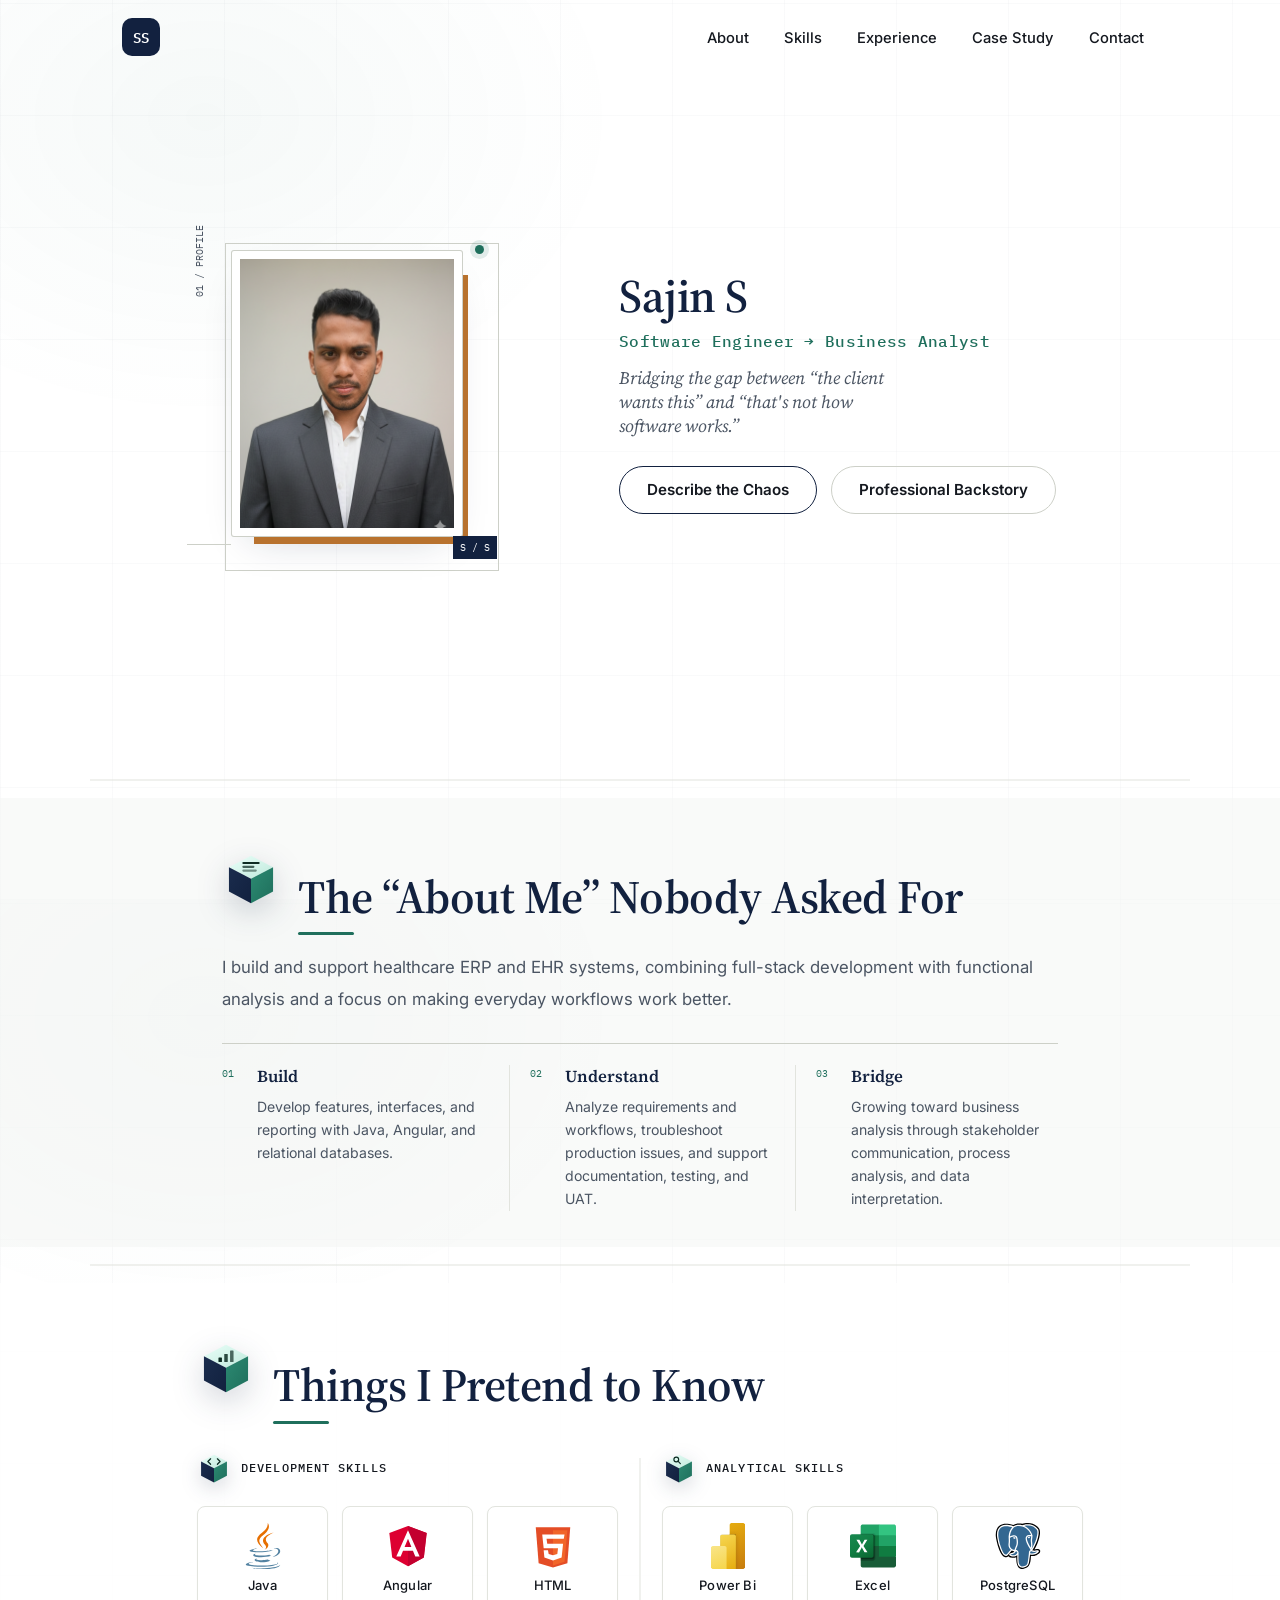
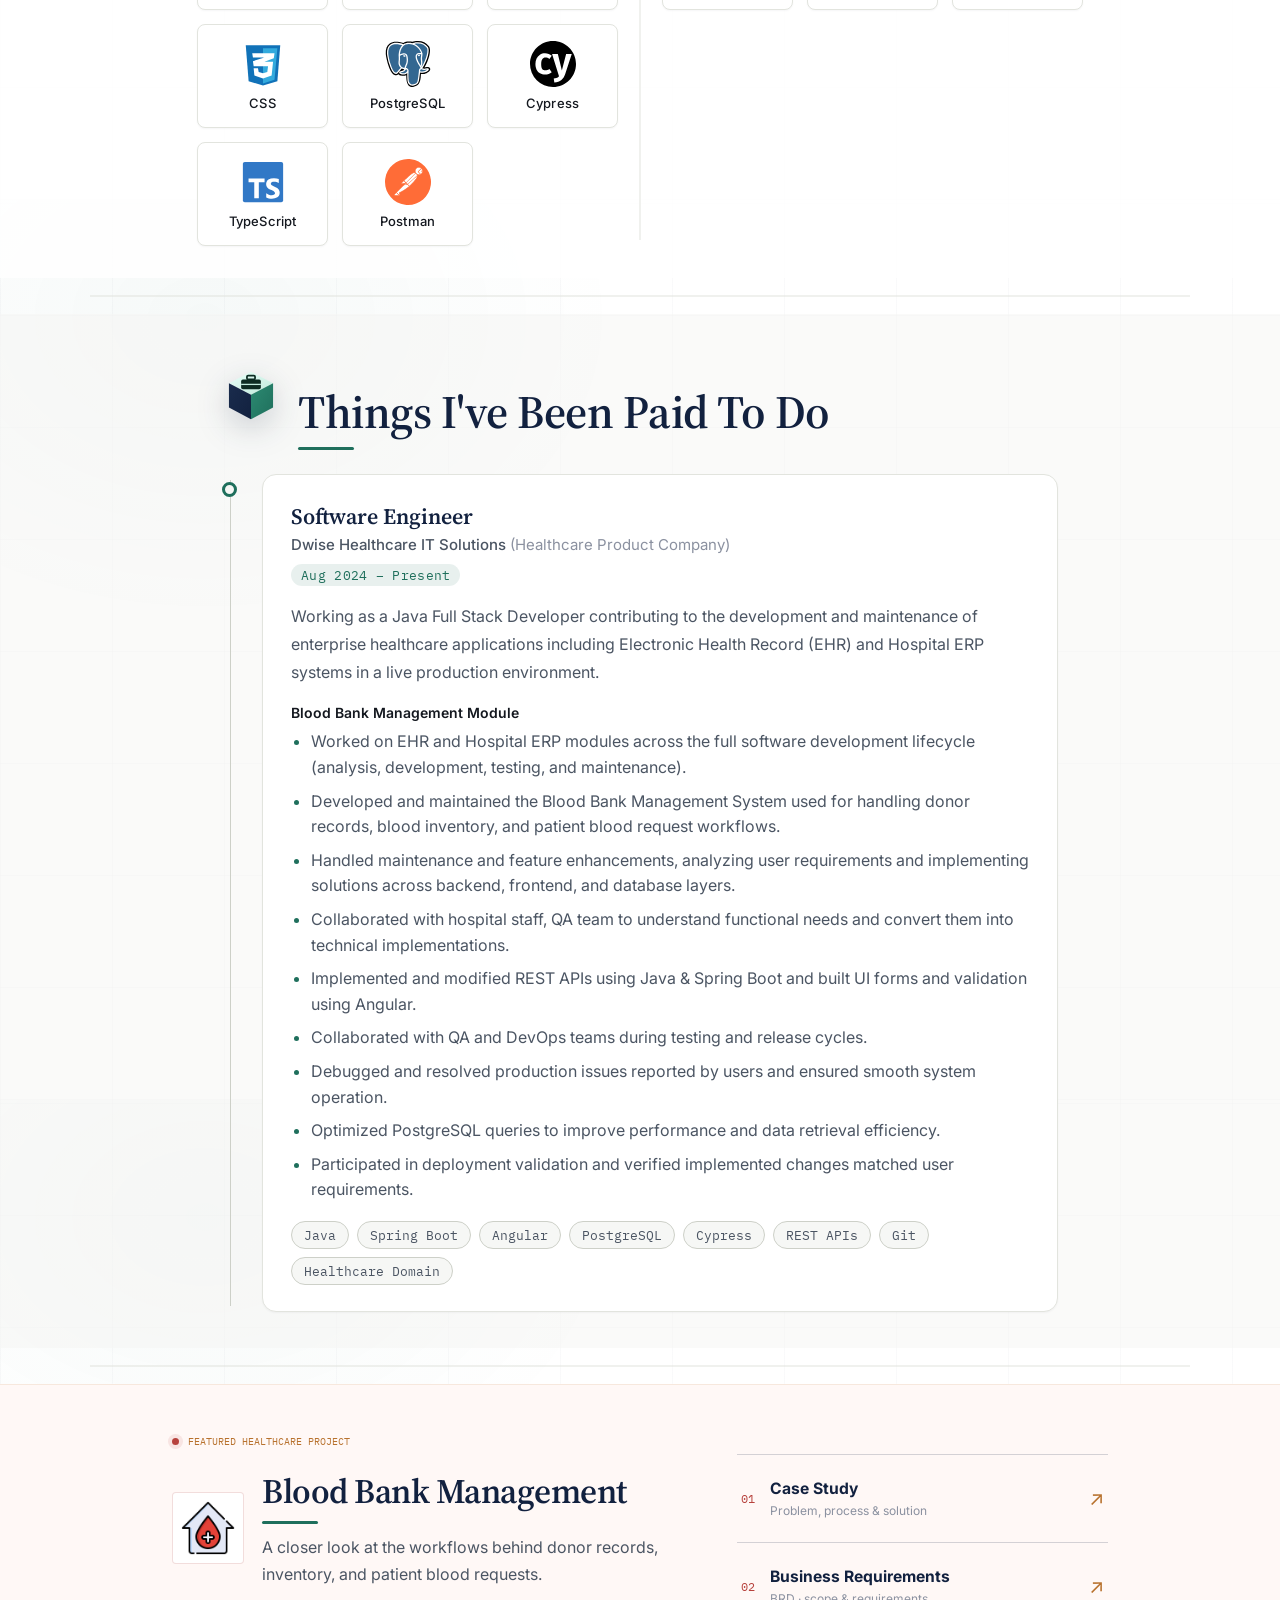
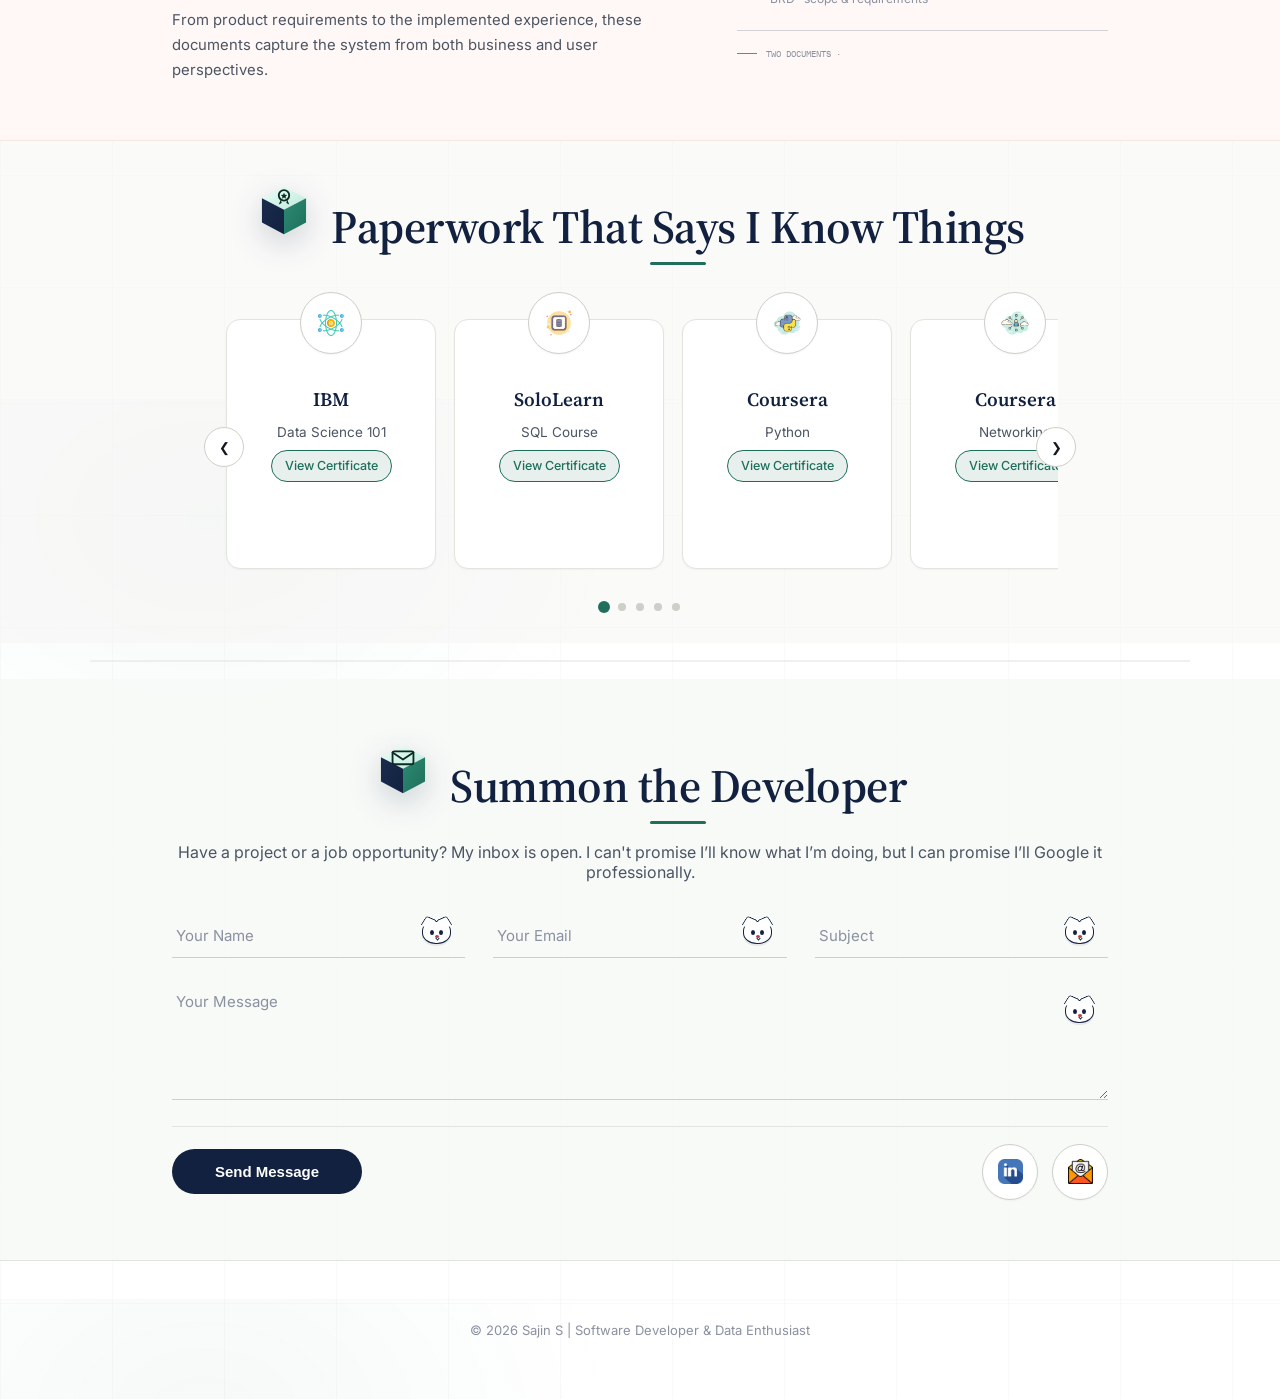
==== commit 1f825b3d: "UI,Structure changes" ====
--- a/index.html
+++ b/index.html
@@ -4,28 +4,39 @@
 <head>
     <meta charset="utf-8">
     <meta name="viewport" content="width=device-width, initial-scale=1">
+    <meta name="theme-color" content="#12213f">
     <title>Sajin S — Software Engineer</title>
-    <link href="https://fonts.googleapis.com/css2?family=Inter:wght@300;400;600;800&display=swap" rel="stylesheet">
+    <link rel="preconnect" href="https://fonts.googleapis.com">
+    <link rel="preconnect" href="https://fonts.gstatic.com" crossorigin>
+    <link href="https://fonts.googleapis.com/css2?family=Source+Serif+4:opsz,wght@8..60,400;8..60,500;8..60,600;8..60,700&family=Inter:wght@300;400;500;600;700;800&family=IBM+Plex+Mono:wght@400;500;600&display=swap" rel="stylesheet">
     <link rel="stylesheet" href="https://cdnjs.cloudflare.com/ajax/libs/font-awesome/6.5.0/css/all.min.css">
     <link rel="stylesheet" href="styles.css">
 </head>
 
 <body>
+    <!-- data-informed scroll indicator -->
+    <div class="scroll-progress" id="scrollProgress"></div>
+    <div class="pointer-compass" id="pointerCompass" aria-hidden="true">
+        <span class="pointer-compass-cross"></span>
+        <span class="pointer-compass-core"></span>
+    </div>
+
     <header class="site-header" id="siteHeader">
         <div class="container header-inner">
-            <a class="logo" href="#hero"></a>
+            <a class="logo" href="#hero"><span class="logo-mark">SS</span></a>
 
             <nav class="nav">
                 <ul class="nav-links">
                     <li><a href="#about">About</a></li>
                     <li><a href="#skills">Skills</a></li>
+                    <li><a href="#experience">Experience</a></li>
+                    <li><a href="#blood-bank">Case Study</a></li>
                     <li><a href="#contact">Contact</a></li>
                 </ul>
                 <button class="nav-toggle" id="navToggle" aria-label="Toggle navigation">☰</button>
             </nav>
         </div>
 
-        <!-- glowing divider line -->
         <div class="nav-divider"></div>
     </header>
 
@@ -35,18 +46,22 @@
             <div class="container hero-layout">
 
                 <div class="hero-image">
+                    <span class="portrait-index" aria-hidden="true">01 / PROFILE</span>
+                    <span class="portrait-orbit portrait-orbit-one" aria-hidden="true"></span>
+                    <span class="portrait-orbit portrait-orbit-two" aria-hidden="true"></span>
                     <img src="assets/CVphoto.png" alt="Sajin S">
+                    <span class="portrait-caption" aria-hidden="true">S / S</span>
                 </div>
 
                 <div class="hero-text">
                     <h1 class="hero-title reveal">Sajin S</h1>
-                    <p class="hero-sub reveal delay-1">Software Engineer</p>
-                    <p class="hero-tag reveal delay-2">Where Imagination Meets Functionality.</p>
+                    <p class="hero-sub reveal delay-1">Software Engineer → Business Analyst</p>
+                    <p class="hero-tag reveal delay-2">Bridging the gap between “the client wants this” and “that's not how software works.”</p>
 
                     <div class="hero-actions reveal delay-3">
-                        <a class="btn primary" href="#contact" id="contactBtn">Contact Me</a>
+                        <a class="btn primary" href="#contact" id="contactBtn">Describe the Chaos</a>
                         <a class="btn outline" href="assets/Sajin_Resume.pdf" target="_blank" rel="noopener">
-    Download Resume
+    Professional Backstory
 </a>
 
                     </div>
@@ -65,16 +80,53 @@
 
         <section id="about" class="about">
             <div class="container">
-                <h2 class="about-title reveal">Profile Summary</h2>
+                <div class="section-heading">
+                    <svg class="iso-icon" viewBox="0 0 100 100" aria-hidden="true">
+                        <defs>
+                            <linearGradient id="topGrad-about" x1="0" y1="0" x2="1" y2="1">
+                                <stop offset="0%" stop-color="#eafff9"/>
+                                <stop offset="100%" stop-color="#bfe9db"/>
+                            </linearGradient>
+                            <linearGradient id="rightGrad-about" x1="0" y1="0" x2="1" y2="1">
+                                <stop offset="0%" stop-color="#2c8a72"/>
+                                <stop offset="100%" stop-color="#1f6f5c"/>
+                            </linearGradient>
+                            <linearGradient id="leftGrad-about" x1="0" y1="0" x2="1" y2="1">
+                                <stop offset="0%" stop-color="#1a2c4d"/>
+                                <stop offset="100%" stop-color="#12213f"/>
+                            </linearGradient>
+                        </defs>
+                        <polygon points="50,8 88,28 50,48 12,28" fill="url(#topGrad-about)"/>
+                        <polygon points="12,28 50,48 50,90 12,70" fill="url(#leftGrad-about)"/>
+                        <polygon points="50,48 88,28 88,70 50,90" fill="url(#rightGrad-about)"/>
+                        <rect x="35" y="19" width="30" height="3.6" rx="1.8" fill="#0d2b22"/>
+                        <rect x="35" y="25.5" width="21" height="3.6" rx="1.8" fill="#0d2b22" opacity="0.72"/>
+                        <rect x="35" y="32" width="25" height="3.6" rx="1.8" fill="#0d2b22" opacity="0.5"/>
+                    </svg>
+                    <h2 class="about-title reveal">The “About Me” Nobody Asked For</h2>
+                </div>
 
                 <p class="lead about-lead reveal delay-1">
-                    Software Engineer with hands-on experience developing and maintaining healthcare enterprise applications, including ERP and EHR systems. Experienced in full-stack development using Java, Angular, and relational databases, with a focus on building user-centric
-                    interfaces, reporting modules, and data-driven features. Alongside development, actively involved in understanding functional requirements, analyzing workflows, debugging production issues, and coordinating with testers and users to
-                    validate system behavior. Comfortable interpreting business needs and translating them into technical solutions, documenting features, and supporting user acceptance testing (UAT). Currently expanding skills toward a Business Analyst
-                    role with interests in requirements gathering, stakeholder communication, process analysis, and data interpretation. Strong interest in bridging the gap between business teams and development teams to improve system usability, reporting
-                    accuracy, and operational efficiency in healthcare environments.
-
+                    I build and support healthcare ERP and EHR systems, combining full-stack development with functional analysis and a focus on making everyday workflows work better.
                 </p>
+
+                <div class="about-highlights">
+                    <article class="about-highlight">
+                        <span class="about-highlight-index">01</span>
+                        <h3>Build</h3>
+                        <p>Develop features, interfaces, and reporting with Java, Angular, and relational databases.</p>
+                    </article>
+                    <article class="about-highlight">
+                        <span class="about-highlight-index">02</span>
+                        <h3>Understand</h3>
+                        <p>Analyze requirements and workflows, troubleshoot production issues, and support documentation, testing, and UAT.</p>
+                    </article>
+                    <article class="about-highlight">
+                        <span class="about-highlight-index">03</span>
+                        <h3>Bridge</h3>
+                        <p>Growing toward business analysis through stakeholder communication, process analysis, and data interpretation.</p>
+                    </article>
+                </div>
 
             </div>
         </section>
@@ -89,10 +141,57 @@
 
         <section id="skills" class="skills">
             <div class="container">
-                <h2 class="about-title reveal">Skills</h2>
+                <div class="section-heading">
+                    <svg class="iso-icon" viewBox="0 0 100 100" aria-hidden="true">
+                        <defs>
+                            <linearGradient id="topGrad-skills" x1="0" y1="0" x2="1" y2="1">
+                                <stop offset="0%" stop-color="#eafff9"/>
+                                <stop offset="100%" stop-color="#bfe9db"/>
+                            </linearGradient>
+                            <linearGradient id="rightGrad-skills" x1="0" y1="0" x2="1" y2="1">
+                                <stop offset="0%" stop-color="#2c8a72"/>
+                                <stop offset="100%" stop-color="#1f6f5c"/>
+                            </linearGradient>
+                            <linearGradient id="leftGrad-skills" x1="0" y1="0" x2="1" y2="1">
+                                <stop offset="0%" stop-color="#1a2c4d"/>
+                                <stop offset="100%" stop-color="#12213f"/>
+                            </linearGradient>
+                        </defs>
+                        <polygon points="50,8 88,28 50,48 12,28" fill="url(#topGrad-skills)"/>
+                        <polygon points="12,28 50,48 50,90 12,70" fill="url(#leftGrad-skills)"/>
+                        <polygon points="50,48 88,28 88,70 50,90" fill="url(#rightGrad-skills)"/>
+                        <rect x="37" y="30" width="6" height="8" rx="1" fill="#0d2b22"/>
+                        <rect x="47" y="24" width="6" height="14" rx="1" fill="#0d2b22" opacity="0.85"/>
+                        <rect x="57" y="18" width="6" height="20" rx="1" fill="#0d2b22" opacity="0.7"/>
+                    </svg>
+                    <h2 class="about-title reveal">Things I Pretend to Know</h2>
+                </div>
                 <div class="skills-grid">
                     <div class="skills-column ">
-                        <p class="hero-sub reveal delay-1">Development Skills</p>
+                        <div class="skill-cat-heading">
+                            <svg class="iso-icon iso-icon-sm" viewBox="0 0 100 100" aria-hidden="true">
+                                <defs>
+                                    <linearGradient id="topGrad-dev" x1="0" y1="0" x2="1" y2="1">
+                                        <stop offset="0%" stop-color="#eafff9"/>
+                                        <stop offset="100%" stop-color="#bfe9db"/>
+                                    </linearGradient>
+                                    <linearGradient id="rightGrad-dev" x1="0" y1="0" x2="1" y2="1">
+                                        <stop offset="0%" stop-color="#2c8a72"/>
+                                        <stop offset="100%" stop-color="#1f6f5c"/>
+                                    </linearGradient>
+                                    <linearGradient id="leftGrad-dev" x1="0" y1="0" x2="1" y2="1">
+                                        <stop offset="0%" stop-color="#1a2c4d"/>
+                                        <stop offset="100%" stop-color="#12213f"/>
+                                    </linearGradient>
+                                </defs>
+                                <polygon points="50,8 88,28 50,48 12,28" fill="url(#topGrad-dev)"/>
+                                <polygon points="12,28 50,48 50,90 12,70" fill="url(#leftGrad-dev)"/>
+                                <polygon points="50,48 88,28 88,70 50,90" fill="url(#rightGrad-dev)"/>
+                                <path d="M40 20 L32 28 L40 36" stroke="#0d2b22" stroke-width="3.6" fill="none" stroke-linecap="round" stroke-linejoin="round"/>
+                                <path d="M60 20 L68 28 L60 36" stroke="#0d2b22" stroke-width="3.6" fill="none" stroke-linecap="round" stroke-linejoin="round"/>
+                            </svg>
+                            <p class="hero-sub reveal delay-1">Development Skills</p>
+                        </div>
 
                         <div class="card-grid">
 
@@ -159,7 +258,30 @@
 
 
                     <div class="skills-column ">
-                        <p class="hero-sub reveal delay-1">Analytical Skills</p>
+                        <div class="skill-cat-heading">
+                            <svg class="iso-icon iso-icon-sm" viewBox="0 0 100 100" aria-hidden="true">
+                                <defs>
+                                    <linearGradient id="topGrad-analytical" x1="0" y1="0" x2="1" y2="1">
+                                        <stop offset="0%" stop-color="#eafff9"/>
+                                        <stop offset="100%" stop-color="#bfe9db"/>
+                                    </linearGradient>
+                                    <linearGradient id="rightGrad-analytical" x1="0" y1="0" x2="1" y2="1">
+                                        <stop offset="0%" stop-color="#2c8a72"/>
+                                        <stop offset="100%" stop-color="#1f6f5c"/>
+                                    </linearGradient>
+                                    <linearGradient id="leftGrad-analytical" x1="0" y1="0" x2="1" y2="1">
+                                        <stop offset="0%" stop-color="#1a2c4d"/>
+                                        <stop offset="100%" stop-color="#12213f"/>
+                                    </linearGradient>
+                                </defs>
+                                <polygon points="50,8 88,28 50,48 12,28" fill="url(#topGrad-analytical)"/>
+                                <polygon points="12,28 50,48 50,90 12,70" fill="url(#leftGrad-analytical)"/>
+                                <polygon points="50,48 88,28 88,70 50,90" fill="url(#rightGrad-analytical)"/>
+                                <circle cx="42" cy="22" r="7" fill="none" stroke="#0d2b22" stroke-width="3.4"/>
+                                <line x1="47" y1="27" x2="54" y2="34" stroke="#0d2b22" stroke-width="3.4" stroke-linecap="round"/>
+                            </svg>
+                            <p class="hero-sub reveal delay-1">Analytical Skills</p>
+                        </div>
 
                         <div class="card-grid">
 
@@ -205,54 +327,80 @@
 
         <section id="experience" class="experience">
             <div class="container">
-                <h2 class="about-title reveal">Professional Experience</h2>
-
-
-                <div class="timeline-item reveal">
-
-                    <div class="timeline-content">
-                        <h3>Software Engineer</h3>
-                        <h4>Dwise Healthcare IT Solutions <span class="domain">(Healthcare Product Company)</span></h4>
-                        <span class="timeline-date">Aug 2024 – Present</span>
-
-                        <p>
-                            Working as a Java Full Stack Developer contributing to the development and maintenance of enterprise healthcare applications including Electronic Health Record (EHR) and Hospital ERP systems in a live production environment.
-                        </p>
-
-                        <h5 class="exp-subtitle">Blood Bank Management Module</h5>
-
-                        <ul class="exp-points">
-                            <li>Worked on EHR and Hospital ERP modules across the full software development lifecycle (analysis, development, testing, and maintenance).</li>
-
-                            <li>Developed and maintained the Blood Bank Management System used for handling donor records, blood inventory, and patient blood request workflows.</li>
-
-                            <li>Handled maintenance and feature enhancements, analyzing user requirements and implementing solutions across backend, frontend, and database layers.</li>
-
-                            <li>Collaborated with hospital staff, QA team to understand functional needs and convert them into technical implementations.</li>
-
-                            <li>Implemented and modified REST APIs using Java & Spring Boot and built UI forms and validation using Angular.</li>
-
-                            <li>Collaborated with QA and DevOps teams during testing and release cycles.</li>
-
-                            <li>Debugged and resolved production issues reported by users and ensured smooth system operation.</li>
-
-                            <li>Optimized PostgreSQL queries to improve performance and data retrieval efficiency.</li>
-
-                            <li>Participated in deployment validation and verified implemented changes matched user requirements.</li>
-                        </ul>
-
-
-                        <div class="tech-stack">
-                            <span>Java</span>
-                            <span>Spring Boot</span>
-                            <span>Angular</span>
-                            <span>PostgreSQL</span>
-                            <span>Cypress</span>
-                            <span>REST APIs</span>
-                            <span>Git</span>
-                            <span>Healthcare Domain</span>
-                        </div>
-
+                <div class="section-heading">
+                    <svg class="iso-icon" viewBox="0 0 100 100" aria-hidden="true">
+                        <defs>
+                            <linearGradient id="topGrad-exp" x1="0" y1="0" x2="1" y2="1">
+                                <stop offset="0%" stop-color="#eafff9"/>
+                                <stop offset="100%" stop-color="#bfe9db"/>
+                            </linearGradient>
+                            <linearGradient id="rightGrad-exp" x1="0" y1="0" x2="1" y2="1">
+                                <stop offset="0%" stop-color="#2c8a72"/>
+                                <stop offset="100%" stop-color="#1f6f5c"/>
+                            </linearGradient>
+                            <linearGradient id="leftGrad-exp" x1="0" y1="0" x2="1" y2="1">
+                                <stop offset="0%" stop-color="#1a2c4d"/>
+                                <stop offset="100%" stop-color="#12213f"/>
+                            </linearGradient>
+                        </defs>
+                        <polygon points="50,8 88,28 50,48 12,28" fill="url(#topGrad-exp)"/>
+                        <polygon points="12,28 50,48 50,90 12,70" fill="url(#leftGrad-exp)"/>
+                        <polygon points="50,48 88,28 88,70 50,90" fill="url(#rightGrad-exp)"/>
+                        <rect x="43" y="15" width="14" height="6.5" rx="2" fill="none" stroke="#0d2b22" stroke-width="3"/>
+                        <rect x="33" y="21.5" width="34" height="17" rx="3" fill="#0d2b22"/>
+                        <line x1="33" y1="30" x2="67" y2="30" stroke="#bfe9db" stroke-width="2.2"/>
+                    </svg>
+                    <h2 class="about-title reveal">Things I've Been Paid To Do</h2>
+                </div>
+
+                <div class="timeline">
+                    <div class="timeline-item reveal">
+                        <span class="timeline-dot"></span>
+
+                        <div class="timeline-content">
+                            <h3>Software Engineer</h3>
+                            <h4>Dwise Healthcare IT Solutions <span class="domain">(Healthcare Product Company)</span></h4>
+                            <span class="timeline-date">Aug 2024 – Present</span>
+
+                            <p>
+                                Working as a Java Full Stack Developer contributing to the development and maintenance of enterprise healthcare applications including Electronic Health Record (EHR) and Hospital ERP systems in a live production environment.
+                            </p>
+
+                            <h5 class="exp-subtitle">Blood Bank Management Module</h5>
+
+                            <ul class="exp-points">
+                                <li>Worked on EHR and Hospital ERP modules across the full software development lifecycle (analysis, development, testing, and maintenance).</li>
+
+                                <li>Developed and maintained the Blood Bank Management System used for handling donor records, blood inventory, and patient blood request workflows.</li>
+
+                                <li>Handled maintenance and feature enhancements, analyzing user requirements and implementing solutions across backend, frontend, and database layers.</li>
+
+                                <li>Collaborated with hospital staff, QA team to understand functional needs and convert them into technical implementations.</li>
+
+                                <li>Implemented and modified REST APIs using Java & Spring Boot and built UI forms and validation using Angular.</li>
+
+                                <li>Collaborated with QA and DevOps teams during testing and release cycles.</li>
+
+                                <li>Debugged and resolved production issues reported by users and ensured smooth system operation.</li>
+
+                                <li>Optimized PostgreSQL queries to improve performance and data retrieval efficiency.</li>
+
+                                <li>Participated in deployment validation and verified implemented changes matched user requirements.</li>
+                            </ul>
+
+
+                            <div class="tech-stack">
+                                <span>Java</span>
+                                <span>Spring Boot</span>
+                                <span>Angular</span>
+                                <span>PostgreSQL</span>
+                                <span>Cypress</span>
+                                <span>REST APIs</span>
+                                <span>Git</span>
+                                <span>Healthcare Domain</span>
+                            </div>
+
+                        </div>
                     </div>
                 </div>
 
@@ -265,10 +413,65 @@
         </svg>
         </div>
 
-        <section id="experience" class="experience">
+        <section id="blood-bank" class="blood-bank">
+            <div class="container blood-bank-layout">
+                <div class="blood-bank-intro reveal">
+                    <span class="eyebrow"><span class="eyebrow-mark"></span> FEATURED HEALTHCARE PROJECT</span>
+                    <div class="blood-bank-title-row">
+                        <img class="blood-bank-icon" src="assets/bloodbank.png" alt="Blood Bank Management">
+                        <div>
+                            <h2 class="about-title">Blood Bank Management</h2>
+                            <p class="blood-bank-summary">A closer look at the workflows behind donor records, inventory, and patient blood requests.</p>
+                        </div>
+                    </div>
+                    <p class="blood-bank-note">From product requirements to the implemented experience, these documents capture the system from both business and user perspectives.</p>
+                </div>
+
+                <div class="blood-bank-documents" aria-label="Blood Bank project documents">
+                    <a class="document-link reveal delay-1" href="assets/Blood%20Bank%20Case%20Study.pdf" target="_blank" rel="noopener">
+                        <span class="document-number">01</span>
+                        <span class="document-copy"><strong>Case Study</strong><small>Problem, process & solution</small></span>
+                        <span class="document-arrow" aria-hidden="true">↗</span>
+                    </a>
+                    <a class="document-link reveal delay-2" href="assets/BB_BRD.pdf" target="_blank" rel="noopener">
+                        <span class="document-number">02</span>
+                        <span class="document-copy"><strong>Business Requirements</strong><small>BRD · scope & requirements</small></span>
+                        <span class="document-arrow" aria-hidden="true">↗</span>
+                    </a>
+                    <span class="document-footnote"><span class="document-rule"></span> TWO DOCUMENTS · </span>
+                </div>
+            </div>
+        </section>
+
+        <section id="certifications" class="experience">
             <div class="container cert-container">
 
-                <h2 class="about-title">Certifications</h2>
+                <div class="section-heading section-heading-center">
+                    <svg class="iso-icon" viewBox="0 0 100 100" aria-hidden="true">
+                        <defs>
+                            <linearGradient id="topGrad-cert" x1="0" y1="0" x2="1" y2="1">
+                                <stop offset="0%" stop-color="#eafff9"/>
+                                <stop offset="100%" stop-color="#bfe9db"/>
+                            </linearGradient>
+                            <linearGradient id="rightGrad-cert" x1="0" y1="0" x2="1" y2="1">
+                                <stop offset="0%" stop-color="#2c8a72"/>
+                                <stop offset="100%" stop-color="#1f6f5c"/>
+                            </linearGradient>
+                            <linearGradient id="leftGrad-cert" x1="0" y1="0" x2="1" y2="1">
+                                <stop offset="0%" stop-color="#1a2c4d"/>
+                                <stop offset="100%" stop-color="#12213f"/>
+                            </linearGradient>
+                        </defs>
+                        <polygon points="50,8 88,28 50,48 12,28" fill="url(#topGrad-cert)"/>
+                        <polygon points="12,28 50,48 50,90 12,70" fill="url(#leftGrad-cert)"/>
+                        <polygon points="50,48 88,28 88,70 50,90" fill="url(#rightGrad-cert)"/>
+                        <circle cx="50" cy="23" r="9" fill="none" stroke="#0d2b22" stroke-width="3.2"/>
+                        <path d="M50 18.5 L51.6 22 L55.4 22.5 L52.7 25 L53.4 28.7 L50 26.9 L46.6 28.7 L47.3 25 L44.6 22.5 L48.4 22 Z" fill="#0d2b22"/>
+                        <path d="M44.5 30 L41 39 L46 36.3 Z" fill="#0d2b22"/>
+                        <path d="M55.5 30 L59 39 L54 36.3 Z" fill="#0d2b22"/>
+                    </svg>
+                    <h2 class="about-title">Paperwork That Says I Know Things</h2>
+                </div>
 
                 <!-- glow background -->
                 <div class="bg-circle"></div>
@@ -400,8 +603,32 @@
         <section id="contact" class="contact">
             <div class="container contact-container">
 
-                <h2 class="about-title">Contact Me</h2>
-                <p class="contact-sub">Have an opportunity or project? My inbox is open.</p>
+                <div class="section-heading section-heading-center">
+                    <svg class="iso-icon" viewBox="0 0 100 100" aria-hidden="true">
+                        <defs>
+                            <linearGradient id="topGrad-contact" x1="0" y1="0" x2="1" y2="1">
+                                <stop offset="0%" stop-color="#eafff9"/>
+                                <stop offset="100%" stop-color="#bfe9db"/>
+                            </linearGradient>
+                            <linearGradient id="rightGrad-contact" x1="0" y1="0" x2="1" y2="1">
+                                <stop offset="0%" stop-color="#2c8a72"/>
+                                <stop offset="100%" stop-color="#1f6f5c"/>
+                            </linearGradient>
+                            <linearGradient id="leftGrad-contact" x1="0" y1="0" x2="1" y2="1">
+                                <stop offset="0%" stop-color="#1a2c4d"/>
+                                <stop offset="100%" stop-color="#12213f"/>
+                            </linearGradient>
+                        </defs>
+                        <polygon points="50,8 88,28 50,48 12,28" fill="url(#topGrad-contact)"/>
+                        <polygon points="12,28 50,48 50,90 12,70" fill="url(#leftGrad-contact)"/>
+                        <polygon points="50,48 88,28 88,70 50,90" fill="url(#rightGrad-contact)"/>
+                        <rect x="32" y="18" width="36" height="22" rx="3" fill="none" stroke="#0d2b22" stroke-width="3.2"/>
+                        <path d="M32 20 L50 32 L68 20" fill="none" stroke="#0d2b22" stroke-width="3.2" stroke-linecap="round" stroke-linejoin="round"/>
+                    </svg>
+                    <h2 class="about-title">Summon the Developer</h2>
+                </div>
+                <p class="contact-sub">Have a project or a job opportunity? My inbox is open. I can't promise I’ll know what I’m doing, but I can promise I’ll Google it professionally.
+                </p>
 
                 <div class="contact-wrapper">
 
@@ -411,42 +638,71 @@
                         <div class="input-group">
                             <input type="text" name="name" required>
                             <label>Your Name</label>
+                            <span class="field-cat" aria-hidden="true">
+                                <span class="cat-thought">Who are you?</span>
+                            <span class="cat-tail"></span>
+                            <span class="cat-body"><i class="cat-paw cat-paw-back"></i><i class="cat-paw cat-paw-front"></i></span>
+                            <span class="cat-face"><i class="cat-eye cat-eye-left"></i><i class="cat-eye cat-eye-right"></i><i class="cat-nose"></i><i class="cat-mouth"></i></span>
+                            </span>
                         </div>
 
                         <div class="input-group">
                             <input type="email" name="email" required>
                             <label>Your Email</label>
+                            <span class="field-cat" aria-hidden="true">
+                                <span class="cat-thought">A secret address?</span>
+                            <span class="cat-tail"></span>
+                            <span class="cat-body"><i class="cat-paw cat-paw-back"></i><i class="cat-paw cat-paw-front"></i></span>
+                            <span class="cat-face"><i class="cat-eye cat-eye-left"></i><i class="cat-eye cat-eye-right"></i><i class="cat-nose"></i><i class="cat-mouth"></i></span>
+                            </span>
                         </div>
 
                         <div class="input-group">
                             <input type="text" name="subject" required>
                             <label>Subject</label>
+                            <span class="field-cat" aria-hidden="true">
+                                <span class="cat-thought">What's the story?</span>
+                            <span class="cat-tail"></span>
+                            <span class="cat-body"><i class="cat-paw cat-paw-back"></i><i class="cat-paw cat-paw-front"></i></span>
+                            <span class="cat-face"><i class="cat-eye cat-eye-left"></i><i class="cat-eye cat-eye-right"></i><i class="cat-nose"></i><i class="cat-mouth"></i></span>
+                            </span>
                         </div>
 
                         <div class="input-group textarea">
                             <textarea name="message" rows="5" required></textarea>
                             <label>Your Message</label>
-                        </div>
-
-                        <button type="submit" class="send-btn">Send Message</button>
+                            <span class="field-cat" aria-hidden="true">
+                                <span class="cat-thought">Tell me everything!</span>
+                            <span class="cat-tail"></span>
+                            <span class="cat-body"><i class="cat-paw cat-paw-back"></i><i class="cat-paw cat-paw-front"></i></span>
+                            <span class="cat-face"><i class="cat-eye cat-eye-left"></i><i class="cat-eye cat-eye-right"></i><i class="cat-nose"></i><i class="cat-mouth"></i></span>
+                            </span>
+                        </div>
 
                     </form>
 
-
-                    <!-- SOCIAL LINKS -->
-                    <div class="contact-social">
-
-                        <h3 class="contact-sub reveal delay-2">Connect With Me</h3>
-                        <a class="social-card linkedin" href="https://www.linkedin.com/in/sajin-s-1a9a38213" target="_blank">
-                            <i class="fab fa-linkedin"></i>
-                            <span>LinkedIn</span>
-                        </a>
-
-                        <a class="social-card gmail" href="mailto:sajinsuri@gmail.com?subject=Opportunity%20from%20Portfolio&body=Hi%20Sajin,%20I%20visited%20your%20portfolio..." target="_blank">
-                            <i class="fas fa-envelope"></i>
-                            <span>Email Me</span>
-                        </a>
-
+                    <div class="contact-actions">
+                        <button type="submit" class="send-btn" form="contactForm">Send Message</button>
+
+                        <div class="contact-social" role="group" aria-label="Connect with Sajin">
+                            <a class="social-orb linkedin" href="https://www.linkedin.com/in/sajin-s-1a9a38213" target="_blank" rel="noopener" aria-label="Visit Sajin on LinkedIn">
+                                <img src="assets/linkedin-logo.png" alt="" aria-hidden="true">
+                                <span class="social-popout" aria-hidden="true">
+                                <span class="social-cat"><span class="social-cat-tail"></span><span class="social-cat-body"><i></i><i></i></span><span class="social-cat-head"><i></i><i></i><b></b></span></span>
+                                <span class="social-popout-copy"><strong>LinkedIn</strong><small>Curious? Let's connect</small></span>
+                                <span class="social-popout-arrow">↗</span>
+                                </span>
+                            </a>
+
+                            <a class="social-orb gmail" href="mailto:sajinsuri@gmail.com?subject=Opportunity%20from%20Portfolio&body=Hi%20Sajin,%20I%20visited%20your%20portfolio..." aria-label="Email Sajin">
+                                <img src="assets/email.png" alt="" aria-hidden="true">
+                                <span class="social-popout" aria-hidden="true">
+                                <span class="social-cat"><span class="social-cat-tail"></span><span class="social-cat-body"><i></i><i></i></span><span class="social-cat-head"><i></i><i></i><b></b></span></span>
+                                <span class="social-popout-copy"><strong>Email Sajin</strong><small>Meow-mail, coming up</small></span>
+                                <span class="social-popout-arrow">↗</span>
+                                </span>
+                            </a>
+                        </div>
                     </div>
 
                 </div>
@@ -462,6 +718,10 @@
         </div>
     </footer>
 
+    <button class="back-to-top" id="backToTop" aria-label="Back to top">
+        <i class="fas fa-arrow-up"></i>
+    </button>
+
     <script src="script.js"></script>
     <!-- SUCCESS MESSAGE POPUP -->
 
--- a/styles.css
+++ b/styles.css
@@ -1,2086 +1,2766 @@
-:root {
-    --bg: #ffffff;
-    --dark-blue: #0b3d91;
-    --light-grey: #f3f4f6;
-    --muted: #6b7280;
-    --card-shadow: 0 6px 18px rgba(11, 61, 145, 0.08);
-    --radius: 12px;
-    --max-width: 1100px;
-}
-
-
-/* ===== NAVBAR GLASS EFFECT ===== */
-
-
-/* ================= MOBILE FIX ================= */
-
-@media (max-width: 768px) {
+    /* =========================================================
+   DESIGN TOKENS
+   ========================================================= */
+    
+     :root {
+        /* surfaces */
+        --ink: #14181f;
+        --ink-soft: #4b5563;
+        --ink-faint: #8b91a0;
+        --paper: #f6f7f5;
+        --paper: #f6f7f5;
+        --paper-raised: #ffffff;
+        --line: #e2e4de;
+        --line-strong: #cdd0c8;
+        /* signal colors */
+        --navy: #12213f;
+        --navy-soft: #1f3560;
+        --teal: #1f6f5c;
+        --teal-soft: rgba(31, 111, 92, 0.1);
+        --clay: #b8722e;
+        --clay-soft: rgba(184, 114, 46, 0.12);
+        /* type */
+        --font-display: 'Source Serif 4', 'Iowan Old Style', Georgia, serif;
+        --font-body: 'Inter', system-ui, -apple-system, 'Segoe UI', Roboto, sans-serif;
+        --font-mono: 'IBM Plex Mono', ui-monospace, 'SFMono-Regular', Menlo, monospace;
+        /* geometry */
+        --radius-sm: 8px;
+        --radius-md: 14px;
+        --shadow-card: 0 1px 2px rgba(18, 33, 63, 0.04);
+        --shadow-raised: 0 18px 40px -20px rgba(18, 33, 63, 0.25);
+        --max-width: 1100px;
+    }
+    
+    * {
+        box-sizing: border-box;
+    }
+    
+    html {
+        scroll-behavior: smooth;
+        height: 100%;
+    }
+    
+    @media (prefers-reduced-motion: reduce) {
+        html {
+            scroll-behavior: auto;
+        }
+        * {
+            animation-duration: 0.01ms !important;
+            transition-duration: 0.01ms !important;
+        }
+    }
+    
+    body {
+        font-family: var(--font-body);
+        margin: 0;
+        min-height: 100vh;
+        display: flex;
+        flex-direction: column;
+        background: radial-gradient(ellipse at 16% 13%, rgba(31, 111, 92, 0.045), transparent 26rem), repeating-linear-gradient(0deg, rgba(18, 33, 63, 0.022) 0px, rgba(18, 33, 63, 0.022) 1px, transparent 1px, transparent 112px), repeating-linear-gradient(90deg, rgba(18, 33, 63, 0.022) 0px, rgba(18, 33, 63, 0.022) 1px, transparent 1px, transparent 112px), #fff;
+        color: var(--ink);
+        -webkit-font-smoothing: antialiased;
+        overflow-x: hidden;
+    }
+    
+    main {
+        flex: 1;
+    }
+    
+    .container {
+        max-width: var(--max-width);
+        margin: 0 auto;
+        padding: 1.25rem 2rem;
+        width: 100%;
+    }
+    
+    section {
+        scroll-margin-top: 90px;
+    }
+    
+    a {
+        color: inherit;
+    }
+    
+    a:focus-visible,
+    button:focus-visible,
+    input:focus-visible,
+    textarea:focus-visible {
+        outline: 2px solid var(--teal);
+        outline-offset: 3px;
+        border-radius: 4px;
+    }
+    
+    small {
+        font-size: 0.75rem;
+    }
+    /* =========================================================
+   3D SECTION ICONS
+   ========================================================= */
+    
+    .section-heading {
+        display: flex;
+        align-items: center;
+        gap: 18px;
+        margin-bottom: 1.1rem;
+    }
+    
+    .section-heading .about-title {
+        margin-bottom: 0;
+        padding-bottom: 0.4rem;
+    }
+    
+    .section-heading-center {
+        justify-content: center;
+    }
+    
+    .section-heading-center .about-title::after {
+        left: 50%;
+        transform: translateX(-50%);
+    }
+    
+    .iso-icon {
+        width: 58px;
+        height: 58px;
+        flex-shrink: 0;
+        filter: drop-shadow(0 10px 16px rgba(18, 33, 63, 0.2));
+        transition: transform 0.4s cubic-bezier(0.22, 1, 0.36, 1);
+    }
+    
+    .section-heading:hover .iso-icon {
+        transform: translateY(-5px) rotate(-6deg);
+    }
+    
+    .skill-cat-heading {
+        display: flex;
+        align-items: center;
+        gap: 10px;
+        margin-bottom: 4px;
+    }
+    
+    .skill-cat-heading .hero-sub {
+        margin: 0;
+    }
+    
+    .iso-icon-sm {
+        width: 34px;
+        height: 34px;
+        filter: drop-shadow(0 6px 10px rgba(18, 33, 63, 0.18));
+    }
+    
+    .skill-cat-heading:hover .iso-icon-sm {
+        transform: translateY(-3px) rotate(-6deg);
+    }
+    
+    @media (max-width: 479px) {
+        .iso-icon {
+            width: 46px;
+            height: 46px;
+        }
+        .section-heading {
+            gap: 12px;
+        }
+    }
+    /* =========================================================
+   SCROLL PROGRESS
+   ========================================================= */
+    
+    .scroll-progress {
+        position: fixed;
+        top: 0;
+        left: 0;
+        height: 3px;
+        width: 0%;
+        background: var(--teal);
+        z-index: 1200;
+        transition: width 0.1s linear;
+    }
+    /* =========================================================
+   HEADER / NAV
+   ========================================================= */
+    
+    .site-header {
+        position: fixed;
+        top: 0;
+        width: 100%;
+        z-index: 100;
+        background: transparent;
+        transition: all 0.35s ease;
+    }
+    
+    .site-header.scrolled {
+        background: rgba(246, 247, 245, 0.86);
+        backdrop-filter: blur(14px);
+        -webkit-backdrop-filter: blur(14px);
+        border-bottom: 1px solid var(--line);
+    }
+    
+    .header-inner {
+        display: flex;
+        align-items: center;
+        justify-content: space-between;
+        padding-top: 1.1rem;
+        padding-bottom: 1.1rem;
+    }
+    
+    .logo {
+        text-decoration: none;
+    }
+    
+    .logo-mark {
+        display: inline-flex;
+        align-items: center;
+        justify-content: center;
+        width: 38px;
+        height: 38px;
+        border-radius: 10px;
+        background: var(--navy);
+        color: #fff;
+        font-family: var(--font-mono);
+        font-weight: 600;
+        font-size: 0.85rem;
+        letter-spacing: 0.5px;
+    }
+    
+    .nav {
+        display: flex;
+        align-items: center;
+        gap: 1rem;
+    }
+    
+    .nav-links {
+        list-style: none;
+        display: flex;
+        gap: 0.4rem;
+        margin: 0;
+        padding: 0;
+    }
+    
+    .nav-links a {
+        color: var(--ink);
+        text-decoration: none;
+        font-weight: 500;
+        font-size: 0.92rem;
+        padding: 0.5rem 0.9rem;
+        border-radius: 999px;
+        transition: background 0.25s ease, color 0.25s ease;
+    }
+    
+    .nav-links a:hover {
+        background: var(--teal-soft);
+        color: var(--teal);
+    }
+    
+    .nav-toggle {
+        display: none;
+        background: var(--paper-raised);
+        border: 1px solid var(--line);
+        color: var(--ink);
+        padding: 0.4rem 0.7rem;
+        border-radius: 8px;
+        cursor: pointer;
+    }
+    
+    .nav-divider {
+        position: absolute;
+        bottom: 0;
+        left: 50%;
+        width: 0%;
+        height: 2px;
+        background: var(--teal);
+        transform: translateX(-50%);
+        transition: width 0.45s ease;
+    }
+    
+    .site-header.scrolled .nav-divider {
+        width: 100%;
+    }
+    
+    @media (max-width: 800px) {
+        .nav-links {
+            position: absolute;
+            top: 64px;
+            right: 20px;
+            flex-direction: column;
+            background: var(--paper-raised);
+            border: 1px solid var(--line);
+            box-shadow: var(--shadow-raised);
+            padding: 12px;
+            border-radius: 14px;
+            gap: 6px;
+            display: none;
+            width: 190px;
+            z-index: 999;
+        }
+        .nav-links.mobile-open {
+            display: flex;
+        }
+        .nav-links a {
+            display: block;
+        }
+        .nav-toggle {
+            display: block;
+        }
+    }
+    /* =========================================================
+   HERO
+   ========================================================= */
+    
+    .hero {
+        padding-top: 1.5rem;
+    }
+    
     .hero-layout {
-        flex-direction: column-reverse;
+        display: flex;
+        align-items: center;
+        justify-content: space-between;
+        gap: 3.5rem;
+        min-height: 74vh;
+        flex-wrap: wrap;
+    }
+    
+    .hero-image {
+        flex: 1;
+        display: flex;
+        justify-content: center;
+        position: relative;
+    }
+    
+    .hero-image img {
+        width: 250px;
+        height: 250px;
+        object-fit: cover;
+        border-radius: 50%;
+        z-index: 2;
+        background: var(--paper-raised);
+        border: 4px solid var(--paper-raised);
+        box-shadow: 0 0 0 1px var(--line-strong), var(--shadow-raised);
+        animation: float 7s ease-in-out infinite;
+    }
+    
+    .hero-image::before {
+        content: "";
+        position: absolute;
+        width: 300px;
+        height: 300px;
+        border-radius: 50%;
+        border: 1px dashed var(--line-strong);
+        z-index: 1;
+    }
+    
+    @keyframes float {
+        0%,
+        100% {
+            transform: translateY(0);
+        }
+        50% {
+            transform: translateY(-10px);
+        }
+    }
+    
+    .hero-text {
+        flex: 1.2;
+    }
+    
+    .hero-title {
+        font-family: var(--font-display);
+        font-size: 3.6rem;
+        margin: 0;
+        font-weight: 600;
+        letter-spacing: -0.5px;
+        color: var(--navy);
+        line-height: 1.05;
+    }
+    
+    .hero-sub {
+        margin: 0.65rem 0 0;
+        font-weight: 500;
+        font-size: 1rem;
+        font-family: var(--font-mono);
+        color: var(--teal);
+        letter-spacing: 0.3px;
+    }
+    
+    .hero-tag {
+        color: var(--ink-soft);
+        margin-top: 0.9rem;
+        font-size: 1.1rem;
+        font-family: var(--font-display);
+        font-style: italic;
+        max-width: 32ch;
+    }
+    
+    .hero-actions {
+        margin-top: 1.75rem;
+        display: flex;
+        gap: 0.85rem;
+        flex-wrap: wrap;
+    }
+    
+    .btn {
+        display: inline-block;
+        padding: 0.85rem 1.7rem;
+        border-radius: 999px;
+        text-decoration: none;
+        font-weight: 600;
+        font-size: 0.95rem;
+        transition: transform 0.25s ease, box-shadow 0.25s ease, background 0.25s ease, color 0.25s ease;
+    }
+    
+    .btn.primary {
+        border: 1px solid var(--navy);
+    }
+    
+    .btn.primary:hover {
+        background: var(--teal);
+        border-color: var(--teal);
+        transform: translateY(-2px);
+        box-shadow: 0 12px 24px -10px rgba(31, 111, 92, 0.5);
+    }
+    
+    .btn.outline {
+        background: transparent;
+        border: 1px solid var(--line-strong);
+        color: var(--ink);
+    }
+    
+    .pointer-compass {
+        --pointer-x: -80px;
+        --pointer-y: -80px;
+        position: fixed;
+        top: 0;
+        left: 0;
+        width: 46px;
+        height: 46px;
+        z-index: 1100;
+        pointer-events: none;
+        opacity: 0;
+        transform: translate3d(var(--pointer-x), var(--pointer-y), 0) translate(-50%, -50%);
+        transition: opacity 180ms ease;
+    }
+    
+    .pointer-compass.is-visible {
+        opacity: 0.76;
+    }
+    
+    .pointer-compass::before,
+    .pointer-compass::after {
+        content: "";
+        position: absolute;
+        inset: 4px;
+        border: 1px solid rgba(31, 111, 92, 0.45);
+        border-radius: 50%;
+        animation: compass-breathe 3s ease-in-out infinite;
+    }
+    
+    .pointer-compass::after {
+        inset: 11px;
+        border-color: rgba(184, 114, 46, 0.4);
+        animation-delay: -1.5s;
+    }
+    
+    .pointer-compass-cross {
+        position: absolute;
+        inset: 0;
+    }
+    
+    .pointer-compass-cross::before,
+    .pointer-compass-cross::after {
+        content: "";
+        position: absolute;
+        background: var(--teal);
+        border-radius: 2px;
+    }
+    
+    .pointer-compass-cross::before {
+        width: 1px;
+        height: 12px;
+        top: 17px;
+        left: 22px;
+    }
+    
+    .pointer-compass-cross::after {
+        width: 12px;
+        height: 1px;
+        top: 22px;
+        left: 17px;
+    }
+    
+    .pointer-compass-core {
+        position: absolute;
+        width: 4px;
+        height: 4px;
+        top: 21px;
+        left: 21px;
+        border-radius: 50%;
+        background: var(--clay);
+    }
+    
+    @keyframes compass-breathe {
+        0%,
+        100% {
+            transform: scale(0.94);
+            opacity: 0.5;
+        }
+        50% {
+            transform: scale(1.06);
+            opacity: 1;
+        }
+    }
+    
+    @media (hover: none),
+    (prefers-reduced-motion: reduce) {
+        .pointer-compass {
+            display: none;
+        }
+    }
+    
+    .btn.outline:hover {
+        border-color: var(--navy);
+        background: var(--paper-raised);
+        transform: translateY(-2px);
+    }
+    
+    .btn.small {
+        padding: 0.5rem 0.8rem;
+        border-radius: 10px;
+    }
+    
+    @media (max-width: 768px) {
+        .hero-layout {
+            flex-direction: column-reverse;
+            text-align: center;
+            gap: 2rem;
+            min-height: auto;
+            padding-top: 100px;
+        }
+        .hero-text {
+            width: 100%;
+        }
+        .hero-image {
+            width: 100%;
+            min-height: 290px;
+        }
+        .hero-image img {
+            width: 170px;
+            height: 210px;
+        }
+        .hero-image::before {
+            width: 202px;
+            height: 244px;
+        }
+        .portrait-index {
+            left: calc(50% - 118px);
+        }
+        .portrait-caption {
+            right: calc(50% - 116px);
+        }
+        .portrait-orbit-one {
+            left: calc(50% + 96px);
+        }
+        .portrait-orbit-two {
+            left: calc(50% - 127px);
+        }
+        .hero-title {
+            font-size: 2.2rem;
+        }
+        .hero-tag {
+            max-width: none;
+            margin-left: auto;
+            margin-right: auto;
+        }
+        .hero-actions {
+            justify-content: center;
+        }
+    }
+    
+    .input-group input,
+    .input-group textarea {
+        padding-right: 54px;
+    }
+    
+    .field-cat {
+        position: absolute;
+        top: 4px;
+        right: 1px;
+        width: 38px;
+        height: 32px;
+        display: grid;
+        place-items: center;
+        pointer-events: none;
+        z-index: 2;
+    }
+    
+    .input-group.textarea .field-cat {
+        top: 8px;
+    }
+    
+    .cat-face {
+        position: relative;
+        width: 29px;
+        height: 23px;
+        display: block;
+        border: 1.5px solid var(--navy);
+        border-radius: 43% 43% 48% 48%;
+        background: #fff;
+        box-shadow: 0 2px 0 rgba(18, 33, 63, 0.08);
+        transition: transform 180ms ease;
+    }
+    
+    .cat-face::before,
+    .cat-face::after {
+        content: "";
+        position: absolute;
+        top: -5px;
+        width: 10px;
+        height: 10px;
+        background: #fff;
+        border-top: 1.5px solid var(--navy);
+    }
+    
+    .cat-face::before {
+        left: 0;
+        border-left: 1.5px solid var(--navy);
+        border-radius: 3px 0 0;
+        transform: rotate(24deg) skew(-8deg);
+    }
+    
+    .cat-face::after {
+        right: 0;
+        border-right: 1.5px solid var(--navy);
+        border-radius: 0 3px 0 0;
+        transform: rotate(-24deg) skew(8deg);
+    }
+    
+    .cat-eye {
+        position: absolute;
+        top: 8px;
+        width: 4px;
+        height: 5px;
+        border-radius: 50%;
+        background: var(--navy);
+        transition: transform 180ms ease;
+    }
+    
+    .cat-eye-left {
+        left: 7px;
+    }
+    
+    .cat-eye-right {
+        right: 7px;
+    }
+    
+    .cat-nose {
+        position: absolute;
+        left: 12px;
+        top: 13px;
+        width: 4px;
+        height: 3px;
+        border-radius: 50%;
+        background: #b7423d;
+    }
+    
+    .cat-mouth {
+        position: absolute;
+        left: 13px;
+        top: 15px;
+        width: 3px;
+        height: 3px;
+        border-left: 1px solid var(--navy);
+        border-bottom: 1px solid var(--navy);
+        transform: rotate(-45deg);
+    }
+    
+    .cat-thought {
+        position: absolute;
+        right: 30px;
+        top: -11px;
+        width: max-content;
+        max-width: 150px;
+        padding: 5px 8px;
+        border: 1px solid var(--line-strong);
+        border-radius: 9px 9px 2px 9px;
+        background: #fff;
+        color: var(--ink-soft);
+        font-family: var(--font-mono);
+        font-size: 9px;
+        line-height: 1.3;
+        opacity: 0;
+        visibility: hidden;
+        transform: translate(5px, 4px) scale(0.94);
+        transition: opacity 160ms ease, transform 160ms ease, visibility 160ms ease;
+    }
+    
+    .input-group.is-curious .cat-thought {
+        opacity: 1;
+        visibility: visible;
+        transform: translate(0, 0) scale(1);
+    }
+    
+    .input-group.is-curious .cat-face {
+        transform: translateY(-2px) rotate(-4deg);
+        animation: cat-curious-bob 1.6s ease-in-out infinite;
+    }
+    
+    .input-group.is-curious .cat-eye {
+        transform: translateX(1px) scaleY(1.15);
+    }
+    
+    .input-group.is-typing .cat-eye {
+        transform: translateX(-1px) scaleY(0.85);
+    }
+    
+    @keyframes cat-curious-bob {
+        0%,
+        100% {
+            translate: 0 0;
+        }
+        50% {
+            translate: 0 -2px;
+        }
+    }
+    
+    .contact-social {
+        align-items: center;
+        gap: 18px;
+    }
+    
+    .contact-social h3 {
+        width: 100%;
+        margin-bottom: 2px;
+    }
+    
+    .social-orb {
+        position: relative;
+        display: grid;
+        place-items: center;
+        align-self: flex-start;
+        width: 56px;
+        height: 56px;
+        margin-left: 8px;
+        flex: 0 0 56px;
+        border: 1px solid var(--line-strong);
+        border-radius: 50%;
+        background: #fff;
+        color: var(--navy);
+        font-size: 21px;
+        text-decoration: none;
+        box-shadow: var(--shadow-card);
+        transition: transform 200ms ease, border-color 200ms ease, box-shadow 200ms ease, background 200ms ease;
+    }
+    
+    .social-orb:hover,
+    .social-orb:focus-visible {
+        transform: translateY(-2px);
+        border-color: var(--teal);
+        background: #fbfdfb;
+        box-shadow: var(--shadow-raised);
+    }
+    
+    .social-orb.linkedin>i {
+        color: #0a66c2;
+    }
+    
+    .social-orb.gmail>i {
+        color: #ea4335;
+    }
+    
+    .social-popout {
+        position: absolute;
+        z-index: 5;
+        left: 50%;
+        bottom: calc(100% + 8px);
+        display: flex;
+        align-items: center;
+        gap: 10px;
+        width: 187px;
+        min-height: 62px;
+        padding: 9px 11px;
+        border: 1px solid var(--line);
+        border-radius: 8px;
+        background: #fff;
+        color: var(--ink);
+        text-align: left;
+        box-shadow: var(--shadow-raised);
+        opacity: 0;
+        visibility: hidden;
+        transform: translate(-50%, 6px) scale(0.97);
+        transform-origin: bottom center;
+        transition: opacity 180ms ease, transform 180ms ease;
+    }
+    
+    .social-orb:hover .social-popout,
+    .social-orb:focus-visible .social-popout,
+    .social-orb.is-open .social-popout {
+        opacity: 1;
+        visibility: visible;
+        transform: translate(-50%, 0) scale(1);
+    }
+    
+    .social-cat {
+        position: relative;
+        display: block;
+        width: 31px;
+        height: 28px;
+        flex: 0 0 31px;
+        border: 1px solid var(--navy);
+        border-radius: 44% 44% 48% 48%;
+        background: #fff;
+        animation: social-cat-peek 1.8s ease-in-out infinite;
+    }
+    
+    .social-cat::before,
+    .social-cat::after {
+        content: "";
+        position: absolute;
+        top: -5px;
+        width: 9px;
+        height: 9px;
+        border-top: 1px solid var(--navy);
+        background: #fff;
+    }
+    
+    .social-cat::before {
+        left: 1px;
+        border-left: 1px solid var(--navy);
+        transform: rotate(25deg);
+    }
+    
+    .social-cat::after {
+        right: 1px;
+        border-right: 1px solid var(--navy);
+        transform: rotate(-25deg);
+    }
+    
+    .social-cat i {
+        position: absolute;
+        top: 9px;
+        width: 3px;
+        height: 4px;
+        border-radius: 50%;
+        background: var(--navy);
+        animation: cat-look 1.8s ease-in-out infinite;
+    }
+    
+    .social-cat i:first-child {
+        left: 8px;
+    }
+    
+    .social-cat i:nth-child(2) {
+        right: 8px;
+    }
+    
+    .social-cat b {
+        position: absolute;
+        top: 16px;
+        left: 13px;
+        width: 4px;
+        height: 3px;
+        border-radius: 50%;
+        background: #b7423d;
+    }
+    
+    .social-popout-copy {
+        display: grid;
+        flex: 1;
+        gap: 4px;
+    }
+    
+    .social-popout-copy strong {
+        color: var(--navy);
+        font-size: 12px;
+        line-height: 1.2;
+    }
+    
+    .social-popout-copy small {
+        color: var(--ink-soft);
+        font-size: 9px;
+        line-height: 1.3;
+    }
+    
+    .social-popout-arrow {
+        color: var(--clay);
+        font-size: 15px;
+    }
+    
+    @keyframes social-cat-peek {
+        0%,
+        100% {
+            transform: translateY(1px) rotate(-2deg);
+        }
+        50% {
+            transform: translateY(-2px) rotate(2deg);
+        }
+    }
+    
+    @keyframes cat-look {
+        0%,
+        100% {
+            transform: translateX(-1px);
+        }
+        50% {
+            transform: translateX(1px);
+        }
+    }
+    
+    @media (max-width: 767px) {
+        .social-orb {
+            margin-left: 0;
+        }
+        .social-popout {
+            width: min(187px, calc(100vw - 120px));
+        }
+    }
+    
+    @media (prefers-reduced-motion: reduce) {
+        .input-group.is-curious .cat-face,
+        .social-cat,
+        .social-cat i {
+            animation: none;
+        }
+    }
+    
+    .about {
+        padding: 1.4rem 0 2rem;
+        background: rgba(246, 247, 245, 0.78);
+    }
+    
+    .skills {
+        padding: 1.25rem 0 1.75rem;
+        background: rgba(255, 255, 255, 0.9);
+    }
+    
+    .experience {
+        padding: 1.4rem 0 2rem;
+        background: rgba(246, 247, 245, 0.72);
+    }
+    
+    .contact {
+        padding: 1.6rem 0 2.5rem;
+        background: rgba(248, 250, 248, 0.9);
+    }
+    
+    .hero-image {
+        align-items: center;
+        min-height: 380px;
+    }
+    
+    .hero-image img {
+        width: 230px;
+        height: 285px;
+        border: 8px solid #fff;
+        border-radius: 2px;
+        box-shadow: 0 0 0 1px var(--line-strong), 14px 16px 0 -8px var(--clay), var(--shadow-raised);
+    }
+    
+    .hero-image::before {
+        width: 272px;
+        height: 326px;
+        border: 1px solid var(--line-strong);
+        border-radius: 0;
+        transform: translate(15px, 14px);
+    }
+    
+    .portrait-index,
+    .portrait-caption,
+    .portrait-orbit {
+        position: absolute;
+        z-index: 3;
+        pointer-events: none;
+    }
+    
+    .portrait-index,
+    .portrait-caption {
+        font-family: var(--font-mono);
+        font-size: 10px;
+    }
+    
+    .portrait-index {
+        top: 22px;
+        left: calc(50% - 154px);
+        color: var(--ink-soft);
+        writing-mode: vertical-rl;
+        transform: rotate(180deg);
+    }
+    
+    .portrait-caption {
+        right: calc(50% - 150px);
+        bottom: 24px;
+        padding: 5px 7px;
+        color: #fff;
+        background: var(--navy);
+    }
+    
+    .portrait-orbit-one {
+        width: 9px;
+        height: 9px;
+        top: 42px;
+        left: calc(50% + 128px);
+        border-radius: 50%;
+        background: var(--teal);
+        box-shadow: 0 0 0 5px rgba(31, 111, 92, 0.12);
+    }
+    
+    .portrait-orbit-two {
+        width: 44px;
+        height: 1px;
+        bottom: 38px;
+        left: calc(50% - 160px);
+        background: var(--line-strong);
+    }
+    
+    .blood-bank {
+        padding: 1.5rem 0 2.25rem;
+        background: #fff8f6;
+        border-top: 1px solid rgba(184, 114, 46, 0.12);
+        border-bottom: 1px solid rgba(184, 114, 46, 0.12);
+    }
+    
+    .blood-bank-layout {
+        display: grid;
+        grid-template-columns: 1.15fr 0.85fr;
+        gap: 4rem;
+        align-items: center;
+        max-width: 1000px;
+    }
+    
+    .eyebrow,
+    .document-footnote {
+        display: inline-flex;
+        align-items: center;
+        gap: 9px;
+        color: var(--clay);
+        font-family: var(--font-mono);
+        font-size: 10px;
+    }
+    
+    .eyebrow-mark {
+        width: 7px;
+        height: 7px;
+        background: #b7423d;
+        border-radius: 50%;
+        box-shadow: 0 0 0 4px rgba(183, 66, 61, 0.1);
+    }
+    
+    .blood-bank-title-row {
+        display: flex;
+        align-items: center;
+        gap: 18px;
+        margin-top: 18px;
+    }
+    
+    .blood-bank-icon {
+        width: 72px;
+        height: 72px;
+        flex: 0 0 72px;
+        padding: 8px;
+        object-fit: contain;
+        background: #fff;
+        border: 1px solid rgba(183, 66, 61, 0.18);
+        border-radius: 4px;
+    }
+    
+    .blood-bank .about-title {
+        font-size: 2.15rem;
+        margin: 0;
+        padding-bottom: 0.55rem;
+    }
+    
+    .blood-bank-summary,
+    .blood-bank-note {
+        color: var(--ink-soft);
+        line-height: 1.7;
+    }
+    
+    .blood-bank-summary {
+        margin: 0.65rem 0 0;
+        max-width: 48ch;
+    }
+    
+    .blood-bank-note {
+        max-width: 58ch;
+        margin: 1.2rem 0 0;
+        font-size: 0.93rem;
+    }
+    
+    .blood-bank-documents {
+        border-top: 1px solid rgba(18, 33, 63, 0.18);
+    }
+    
+    .document-link {
+        display: flex;
+        align-items: center;
+        gap: 15px;
+        min-height: 88px;
+        padding: 14px 4px;
+        border-bottom: 1px solid rgba(18, 33, 63, 0.18);
+        text-decoration: none;
+        transition: padding 180ms ease, color 180ms ease;
+    }
+    
+    .document-link:hover {
+        padding-right: 0;
+        padding-left: 10px;
+        color: var(--teal);
+    }
+    
+    .document-number {
+        color: #b7423d;
+        font-family: var(--font-mono);
+        font-size: 12px;
+    }
+    
+    .document-copy {
+        display: grid;
+        gap: 5px;
+        flex: 1;
+    }
+    
+    .document-copy strong {
+        color: var(--navy);
+        font-size: 0.98rem;
+    }
+    
+    .document-copy small {
+        color: var(--ink-faint);
+        font-size: 0.75rem;
+    }
+    
+    .document-arrow {
+        color: var(--clay);
+        font-size: 1.25rem;
+        transition: transform 180ms ease;
+    }
+    
+    .document-link:hover .document-arrow {
+        transform: translate(2px, -2px);
+    }
+    
+    .document-footnote {
+        margin-top: 17px;
+        color: var(--ink-faint);
+        font-size: 9px;
+    }
+    
+    .document-rule {
+        width: 20px;
+        height: 1px;
+        background: var(--clay);
+    }
+    
+    @media (max-width: 768px) {
+        .hero-image {
+            min-height: 290px;
+        }
+        .hero-image img {
+            width: 170px;
+            height: 210px;
+        }
+        .hero-image::before {
+            width: 202px;
+            height: 244px;
+        }
+        .portrait-index {
+            left: calc(50% - 118px);
+        }
+        .portrait-caption {
+            right: calc(50% - 116px);
+        }
+        .portrait-orbit-one {
+            left: calc(50% + 96px);
+        }
+        .portrait-orbit-two {
+            left: calc(50% - 127px);
+        }
+        .blood-bank-layout {
+            grid-template-columns: 1fr;
+            gap: 1.7rem;
+        }
+    }
+    
+    @media (max-width: 479px) {
+        .hero-image {
+            min-height: 245px;
+        }
+        .hero-image img {
+            width: 142px;
+            height: 176px;
+        }
+        .hero-image::before {
+            width: 170px;
+            height: 208px;
+        }
+        .portrait-index {
+            left: calc(50% - 102px);
+        }
+        .portrait-caption {
+            right: calc(50% - 99px);
+            bottom: 10px;
+        }
+        .portrait-orbit-one {
+            left: calc(50% + 80px);
+            top: 18px;
+        }
+        .portrait-orbit-two {
+            left: calc(50% - 105px);
+            bottom: 22px;
+        }
+        .blood-bank-title-row {
+            align-items: flex-start;
+            gap: 12px;
+        }
+        .blood-bank-icon {
+            width: 54px;
+            height: 54px;
+            flex-basis: 54px;
+            padding: 6px;
+        }
+        .blood-bank .about-title {
+            font-size: 1.45rem;
+            text-align: left;
+        }
+        .blood-bank .about-title::after {
+            left: 0;
+            transform: none;
+        }
+    }
+    /* =========================================================
+   SCROLL REVEAL
+   ========================================================= */
+    
+    .reveal,
+    .skill-card,
+    .section-title {
+        opacity: 0;
+        transform: translateY(24px);
+        transition: opacity 0.7s ease, transform 0.7s ease;
+    }
+    
+    .reveal.show,
+    .skill-card.show,
+    .section-title.show {
+        opacity: 1;
+        transform: translateY(0);
+    }
+    
+    .delay-1 {
+        transition-delay: 0.12s;
+    }
+    
+    .delay-2 {
+        transition-delay: 0.24s;
+    }
+    
+    .delay-3 {
+        transition-delay: 0.36s;
+    }
+    /* =========================================================
+   SECTION DIVIDERS — replaced glow-waves with hairline rule
+   ========================================================= */
+    
+    .section-divider {
+        position: relative;
+        width: 100%;
+        height: 36px;
+        overflow: hidden;
+    }
+    
+    .section-divider svg {
+        display: none;
+    }
+    
+    .section-divider::after {
+        content: "";
+        position: absolute;
+        left: 50%;
+        top: 50%;
+        transform: translate(-50%, -50%);
+        width: 100%;
+        max-width: var(--max-width);
+        height: 1px;
+        background: var(--line);
+    }
+    /* =========================================================
+   ABOUT
+   ========================================================= */
+    
+    .about {
+        text-align: left;
+        color: var(--ink);
+        padding: 0.5rem 0 1rem;
+        background: rgba(246, 247, 245, 0.62);
+    }
+    
+    .about .container {
+        max-width: 900px;
+    }
+    
+    .about-title {
+        font-family: var(--font-display);
+        font-size: 2.6rem;
+        font-weight: 600;
+        letter-spacing: -0.5px;
+        text-align: left;
+        margin-bottom: 1.4rem;
+        color: var(--navy);
+        display: block;
+        position: relative;
+        padding-bottom: 0.9rem;
+    }
+    
+    .about-title::after {
+        content: "";
+        position: absolute;
+        left: 0;
+        bottom: 0;
+        width: 56px;
+        height: 3px;
+        background: var(--teal);
+        border-radius: 3px;
+    }
+    
+    .lead {
+        color: inherit;
+    }
+    
+    .about-lead {
+        color: var(--ink-soft);
+        font-size: 1.05rem;
+        line-height: 1.85;
+        font-weight: 400;
+        text-align: left;
+        max-width: 76ch;
+        margin: 0;
+    }
+    
+    .about-highlights {
+        display: grid;
+        grid-template-columns: repeat(3, minmax(0, 1fr));
+        gap: 24px;
+        margin-top: 28px;
+        padding-top: 21px;
+        border-top: 1px solid var(--line-strong);
+    }
+    
+    .about-highlight {
+        display: grid;
+        grid-template-columns: 27px 1fr;
+        align-content: start;
+        column-gap: 8px;
+    }
+    
+    .about-highlight:not(:first-child) {
+        padding-left: 20px;
+        border-left: 1px solid var(--line);
+    }
+    
+    .about-highlight-index {
+        grid-row: 1 / span 2;
+        padding-top: 2px;
+        color: var(--teal);
+        font-family: var(--font-mono);
+        font-size: 10px;
+    }
+    
+    .about-highlight h3 {
+        margin: 0 0 7px;
+        color: var(--navy);
+        font-family: var(--font-display);
+        font-size: 1.05rem;
+        font-weight: 600;
+    }
+    
+    .about-highlight p {
+        grid-column: 2;
+        margin: 0;
+        color: var(--ink-soft);
+        font-size: 0.88rem;
+        line-height: 1.65;
+    }
+    
+    @media (max-width: 650px) {
+        .about-highlights {
+            grid-template-columns: 1fr;
+            gap: 0;
+            margin-top: 22px;
+            padding-top: 5px;
+        }
+        .about-highlight,
+        .about-highlight:not(:first-child) {
+            padding: 15px 0;
+            border-left: 0;
+        }
+        .about-highlight:not(:first-child) {
+            border-top: 1px solid var(--line);
+        }
+    }
+    /* =========================================================
+   SKILLS
+   ========================================================= */
+    
+    .skills .container {
+        max-width: 950px;
+    }
+    
+    .skills {
+        padding: 0.75rem 0;
+        background: rgba(255, 255, 255, 0.86);
+    }
+    
+    .skills-grid {
+        display: grid;
+        grid-template-columns: 1fr 1fr;
+        gap: 44px;
+        position: relative;
+        margin-top: 1.75rem;
+    }
+    
+    .skills-grid::before {
+        content: "";
+        position: absolute;
+        top: 6px;
+        bottom: 6px;
+        left: 50%;
+        width: 1px;
+        background: var(--line);
+        transform: translateX(-50%);
+    }
+    
+    @media (max-width: 768px) {
+        .skills-grid {
+            grid-template-columns: 1fr;
+            gap: 40px;
+        }
+        .skills-grid::before {
+            display: none;
+        }
+    }
+    
+    .skills-column {
+        margin-top: 0;
+        text-align: left;
+    }
+    
+    .skills-column .hero-sub {
+        margin-bottom: 4px;
+        color: var(--ink);
+        font-size: 0.78rem;
+        text-transform: uppercase;
+        letter-spacing: 1.1px;
+    }
+    
+    .card-grid {
+        display: grid;
+        grid-template-columns: repeat(3, 1fr);
+        gap: 14px;
+        margin-top: 20px;
+    }
+    
+    .skill-card {
+        background: var(--paper-raised);
+        border: 1px solid var(--line);
+        border-radius: var(--radius-sm);
+        padding: 16px 12px;
         text-align: center;
-        gap: 2rem;
-        min-height: auto;
-        padding-top: 100px;
-    }
-    .hero-text {
-        width: 100%;
-    }
-    .hero-image {
-        width: 100%;
-    }
-    .hero-image img {
-        width: 180px;
-        height: 180px;
-    }
-    .hero-title {
-        font-size: 2rem;
-    }
-    .hero-actions {
+        box-shadow: var(--shadow-card);
+        transition: transform 0.3s ease, border-color 0.3s ease, box-shadow 0.3s ease;
+    }
+    
+    .skill-card:hover {
+        transform: translateY(-4px);
+        border-color: var(--teal);
+        box-shadow: var(--shadow-raised);
+    }
+    
+    .logo-box {
+        width: 46px;
+        height: 46px;
+        margin: 0 auto;
+        display: flex;
+        align-items: center;
         justify-content: center;
     }
-}
-
-
-/* MOBILE NAV */
-
-@media (max-width: 800px) {
-    .nav-links {
-        position: absolute;
-        top: 70px;
-        right: 20px;
+    
+    .skill-logo {
+        max-width: 100%;
+        max-height: 100%;
+        object-fit: contain;
+    }
+    
+    .skill-name {
+        font-size: 13px;
+        color: var(--ink);
+        text-align: center;
+        font-weight: 500;
+        letter-spacing: 0.2px;
+        margin-top: 8px;
+    }
+    
+    @media (max-width: 900px) {
+        .card-grid {
+            grid-template-columns: repeat(2, 1fr);
+        }
+    }
+    
+    @media (max-width: 520px) {
+        .card-grid {
+            grid-template-columns: repeat(2, 1fr);
+            gap: 10px;
+        }
+    }
+    /* =========================================================
+   EXPERIENCE / TIMELINE
+   ========================================================= */
+    
+    .experience {
+        color: var(--ink);
+        padding: 0.5rem 0 1rem;
+        background: rgba(246, 247, 245, 0.58);
+    }
+    
+    .experience .container {
+        max-width: 900px;
+    }
+    
+    .timeline {
+        position: relative;
+        margin-top: 1.5rem;
+        padding-left: 40px;
+    }
+    
+    .timeline::before {
+        content: "";
+        position: absolute;
+        left: 8px;
+        top: 6px;
+        bottom: 6px;
+        width: 1px;
+        background: var(--line-strong);
+    }
+    
+    .timeline-item {
+        position: relative;
+        margin-bottom: 0;
+    }
+    
+    .timeline-dot {
+        position: absolute;
+        left: -40px;
+        top: 8px;
+        width: 15px;
+        height: 15px;
+        background: var(--paper);
+        border: 3px solid var(--teal);
+        border-radius: 50%;
+    }
+    
+    .timeline-content {
+        background: var(--paper-raised);
+        border: 1px solid var(--line);
+        padding: 26px 28px;
+        border-radius: var(--radius-md);
+        transition: border-color 0.3s ease, box-shadow 0.3s ease, transform 0.3s ease;
+        box-shadow: var(--shadow-card);
+    }
+    
+    .timeline-content:hover {
+        transform: translateY(-3px);
+        border-color: var(--teal);
+        box-shadow: var(--shadow-raised);
+    }
+    
+    .timeline-content h3 {
+        font-family: var(--font-display);
+        font-size: 22px;
+        font-weight: 600;
+        margin: 0 0 4px;
+        color: var(--navy);
+    }
+    
+    .timeline-content h4 {
+        font-size: 15px;
+        font-weight: 500;
+        color: var(--ink-soft);
+        margin: 0 0 10px;
+    }
+    
+    .timeline-content h4 .domain {
+        color: var(--ink-faint);
+        font-weight: 400;
+    }
+    
+    .timeline-date {
+        font-family: var(--font-mono);
+        font-size: 12.5px;
+        color: var(--teal);
+        display: inline-block;
+        margin-bottom: 16px;
+        letter-spacing: 0.3px;
+        background: var(--teal-soft);
+        padding: 3px 10px;
+        border-radius: 999px;
+    }
+    
+    .timeline-content p {
+        line-height: 1.75;
+        color: var(--ink-soft);
+        margin: 0 0 6px;
+    }
+    
+    .exp-subtitle {
+        font-size: 14px;
+        font-weight: 600;
+        color: var(--ink);
+        margin: 18px 0 8px;
+    }
+    
+    .exp-points {
+        margin-top: 6px;
+        padding-left: 20px;
+    }
+    
+    .exp-points li {
+        margin-bottom: 8px;
+        color: var(--ink-soft);
+        line-height: 1.6;
+    }
+    
+    .exp-points li::marker {
+        color: var(--teal);
+    }
+    
+    .tech-stack {
+        margin-top: 18px;
+        display: flex;
+        flex-wrap: wrap;
+        gap: 8px;
+    }
+    
+    .tech-stack span {
+        display: inline-block;
+        background: var(--paper);
+        border: 1px solid var(--line-strong);
+        color: var(--ink-soft);
+        padding: 5px 12px;
+        border-radius: 999px;
+        font-size: 12.5px;
+        font-family: var(--font-mono);
+    }
+    
+    @media (max-width: 767px) {
+        .timeline {
+            padding-left: 30px;
+        }
+        .timeline::before {
+            left: 6px;
+        }
+        .timeline-dot {
+            left: -30px;
+            width: 13px;
+            height: 13px;
+        }
+        .timeline-content {
+            padding: 18px 18px;
+        }
+        .timeline-content h3 {
+            font-size: 18px;
+        }
+    }
+    /* =========================================================
+   CERTIFICATIONS
+   ========================================================= */
+    
+    .cert-container {
+        position: relative;
+        padding-top: 0.5rem;
+        padding-bottom: 1rem;
+        max-width: 900px;
+    }
+    
+    .bg-circle {
+        display: none;
+    }
+    
+    .carousel-container {
+        max-width: 850px;
+        margin: auto;
+        position: relative;
+    }
+    
+    .carousel-wrapper {
+        overflow: hidden;
+    }
+    
+    .carousel {
+        display: flex;
+        gap: 18px;
+        padding: 36px 4px 12px;
+        scroll-behavior: smooth;
+    }
+    
+    .carousel-slide {
+        min-width: 210px;
+        height: 250px;
+        border-radius: var(--radius-md);
+        background: var(--paper-raised);
+        border: 1px solid var(--line);
+        display: flex;
         flex-direction: column;
-        background: rgba(15, 23, 42, 0.95);
-        backdrop-filter: blur(12px);
-        padding: 16px;
-        border-radius: 14px;
-        gap: 14px;
-        display: none;
-        width: 200px;
-        z-index: 999;
-    }
-    .nav-links.mobile-open {
+        align-items: center;
+        justify-content: flex-start;
+        text-align: center;
+        padding: 62px 16px 20px;
+        position: relative;
+        transition: transform 0.3s ease, box-shadow 0.3s ease, border-color 0.3s ease;
+        cursor: pointer;
+        box-shadow: var(--shadow-card);
+    }
+    
+    .carousel-slide:hover {
+        transform: translateY(-6px);
+        border-color: var(--teal);
+        box-shadow: var(--shadow-raised);
+    }
+    
+    .cert-icon {
+        position: absolute;
+        top: -28px;
+        left: 50%;
+        transform: translateX(-50%);
+        width: 62px;
+        height: 62px;
+        border-radius: 50%;
+        background: var(--paper-raised);
+        border: 1px solid var(--line-strong);
         display: flex;
-    }
-}
-
-.site-header {
-    position: fixed;
-    top: 0;
-    width: 100%;
-    z-index: 100;
-    transition: all 0.4s ease;
-}
-
-
-/* state after scroll */
-
-.site-header.scrolled {
-    background: var(--nav-bg);
-    backdrop-filter: blur(16px);
-    -webkit-backdrop-filter: blur(16px);
-    border-bottom: 1px solid var(--glass-border);
-}
-
-
-/* glowing line */
-
-.nav-divider {
-    position: absolute;
-    bottom: 0;
-    left: 50%;
-    width: 0%;
-    height: 2px;
-    background: #00d4ff;
-    transform: translateX(-50%);
-    box-shadow: 0 0 10px #00d4ff, 0 0 25px rgba(0, 212, 255, 0.7), 0 0 45px rgba(0, 212, 255, 0.5);
-    transition: width 0.45s ease;
-}
-
-
-/* when scrolled show line */
-
-.site-header.scrolled .nav-divider {
-    width: 100%;
-}
-
-
-/* ===== HERO → ABOUT DIVIDER ===== */
-
-.section-divider {
-    position: relative;
-    width: 100%;
-    height: 120px;
-    margin-top: -40px;
-    overflow: hidden;
-}
-
-.section-divider svg {
-    display: block;
-    width: 100%;
-    height: 100%;
-}
-
-.section-divider path {
-    fill: #00d4ff;
-    opacity: 0.85;
-    filter: drop-shadow(0 0 18px #00d4ff) drop-shadow(0 0 35px rgba(0, 212, 255, 0.6));
-}
-
-
-/* ===== HERO STAGGER ANIMATION ===== */
-
-.reveal {
-    opacity: 0;
-    transform: translateY(40px);
-    filter: blur(8px);
-}
-
-.skill-card {
-    opacity: 0;
-    transform: translateY(40px);
-    transition: all .6s ease;
-}
-
-.skill-card.show {
-    opacity: 1;
-    transform: translateY(0);
-}
-
-
-/* when visible */
-
-.reveal.show {
-    opacity: 1;
-    transform: translateY(0);
-    filter: blur(0);
-}
-
-
-/* delays */
-
-.delay-1 {
-    transition-delay: 0.25s;
-}
-
-.delay-2 {
-    transition-delay: 0.55s;
-}
-
-.delay-3 {
-    transition-delay: 0.85s;
-}
-
-* {
-    box-sizing: border-box
-}
-
-html {
-    scroll-behavior: smooth;
-    height: 100%;
-    overflow-x: hidden;
-}
-
-body {
-    font-family: 'Inter', system-ui, -apple-system, 'Segoe UI', Roboto, 'Helvetica Neue', Arial;
-    margin: 0;
-    min-height: 100vh;
-    display: flex;
-    flex-direction: column;
-    background-color: #0f1729;
-    color: #ffffff;
-    /* White text for contrast */
-    -webkit-font-smoothing: antialiased;
-    overflow-x: hidden;
-}
-
-body::before {
-    content: "";
-    position: fixed;
-    inset: 0;
-    background: transparent;
-    /* removed dark overlay */
-    z-index: -1;
-}
-
-main {
-    flex: 1;
-}
-
-.container {
-    max-width: var(--max-width);
-    margin: 0 auto;
-    padding: 2rem;
-    width: 100%;
-}
-
-section {
-    scroll-margin-top: 90px;
-}
-
-.site-header {
-    position: fixed;
-    /* floats over background */
-    top: 0;
-    width: 100%;
-    z-index: 100;
-    background: transparent;
-    /* no panel */
-    box-shadow: none;
-}
-
-.header-inner {
-    display: flex;
-    /* change from inline-flex */
-    align-items: center;
-    justify-content: space-between;
-}
-
-.nav-links a {
-    color: white;
-    text-decoration: none;
-    font-weight: 600;
-    padding: 0.45rem 0.9rem;
-    border-radius: 999px;
-    background: rgba(255, 255, 255, 0.08);
-    /* glass */
-    backdrop-filter: blur(10px);
-    -webkit-backdrop-filter: blur(10px);
-    border: 1px solid rgba(255, 255, 255, 0.15);
-    transition: all 0.3s ease;
-}
-
-.nav-links a:hover {
-    background: rgba(255, 255, 255, 0.18);
-    transform: translateY(-2px);
-}
-
-.nav-links a:hover {
-    background: rgba(255, 255, 255, 0.18);
-    transform: translateY(-2px);
-}
-
-.nav-toggle {
-    display: none;
-    background: rgba(255, 255, 255, 0.08);
-    backdrop-filter: blur(10px);
-    border: 1px solid rgba(255, 255, 255, 0.15);
-    color: white;
-    padding: 0.4rem 0.7rem;
-    border-radius: 8px;
-}
-
-.logo {
-    font-weight: 800;
-    color: var(--dark-blue);
-    text-decoration: none;
-    font-size: 1rem
-}
-
-.nav-links {
-    list-style: none;
-    display: flex;
-    gap: 1.25rem;
-    margin: 0;
-    padding: 0
-}
-
-.nav-links a {
-    color: #ffffff;
-    text-decoration: none;
-    font-weight: 600
-}
-
-.nav-toggle {
-    display: none;
-    background: transparent;
-    border: 0;
-    font-size: 1.25rem
-}
-
-.hero {
-    padding-top: 2rem;
-    /* pushes hero below nav */
-}
-
-.hero-inner {
-    text-align: center
-}
-
-.hero-title {
-    font-size: 3.4rem;
-    margin: 0;
-    font-weight: 800;
-    letter-spacing: -1px;
-    /* gradient text */
-    background: linear-gradient(90deg, #ffffff 0%, #bff6ff 40%, #00d4ff 70%, #7df9ff 100%);
-    -webkit-background-clip: text;
-    -webkit-text-fill-color: transparent;
-    background-clip: text;
-    display: inline-block;
-    /* glow */
-    text-shadow: 0 0 18px rgba(0, 212, 255, 0.35), 0 0 40px rgba(0, 212, 255, 0.15);
-}
-
-.hero-sub {
-    margin: 0.5rem 0;
-    font-weight: 700;
-    font-size: 1.35rem;
-    /* gradient text */
-    background: linear-gradient(90deg, #00d4ff, #020024);
-    -webkit-background-clip: text;
-    -webkit-text-fill-color: transparent;
-    background-clip: text;
-    letter-spacing: 1px;
-}
-
-.hero-tag {
-    color: var(--muted);
-    margin-top: 0.75rem
-}
-
-.hero-actions {
-    margin-top: 1.25rem;
-    display: flex;
-    gap: 0.75rem;
-    flex-wrap: wrap
-}
-
-.hero-actions .btn {
-    padding: 0.8rem 1.6rem;
-    border-radius: 100px;
-    font-weight: 600;
-    text-decoration: none;
-    color: white;
-    background: rgba(255, 255, 255, 0.05);
-    backdrop-filter: blur(12px);
-    border: 1px solid rgba(255, 255, 255, 0.1);
-    transition: all 0.3s ease;
-}
-
-.hero-actions .btn:hover {
-    background: rgba(255, 255, 255, 0.18);
-    transform: translateY(-3px);
-    box-shadow: 0 12px 40px rgba(0, 0, 0, 0.25);
-}
-
-.hero-layout {
-    display: flex;
-    align-items: center;
-    justify-content: space-between;
-    gap: 4rem;
-    min-height: 90vh;
-    flex-wrap: wrap;
-}
-
-.hero-image {
-    flex: 1;
-    display: flex;
-    justify-content: center;
-    position: relative;
-}
-
-.hero-image img {
-    width: 260px;
-    height: 260px;
-    object-fit: cover;
-    border-radius: 50%;
-    z-index: 2;
-    /* layered glow */
-    box-shadow: 0 0 0 5px rgba(255, 255, 255, 0.06), /* soft outer ring */
-    0 0 35px rgba(59, 130, 246, 0.45), /* blue glow */
-    0 25px 60px rgba(0, 0, 0, 0.6);
-    /* depth shadow */
-    animation: float 6s ease-in-out infinite;
-}
-
-.hero-image::before {
-    content: "";
-    position: absolute;
-    width: 300px;
-    height: 300px;
-    border-radius: 50%;
-    background: radial-gradient(circle at center, rgba(59, 130, 246, 0.15), rgba(59, 130, 246, 0.05), transparent 70%);
-    z-index: 1;
-}
-
-.hero-text {
-    flex: 1.2;
-}
-
-.btn {
-    display: inline-block;
-    padding: 0.6rem 1rem;
-    border-radius: 999px;
-    text-decoration: none;
-    font-weight: 700
-}
-
-.btn.primary {
-    background: linear-gradient(135deg, var(--primary), var(--secondary));
-    color: white;
-    border: none;
-}
-
-.btn.primary:hover {
-    box-shadow: 0 0 20px rgba(56, 189, 248, 0.4);
-    transform: translateY(-2px);
-}
-
-.btn.outline {
-    background: transparent;
-    border: 1px solid var(--secondary);
-    color: var(--secondary);
-}
-
-.btn.outline:hover {
-    background: rgba(129, 140, 248, 0.1);
-    color: #fff;
-    border-color: #fff;
-}
-
-.btn.small {
-    padding: 0.5rem 0.8rem;
-    border-radius: 10px
-}
-
-.section-title {
-    font-size: 3rem;
-    /* Bigger */
-    font-weight: 700;
-    text-align: center;
-    margin-bottom: 30px;
-    position: relative;
-    opacity: 0;
-    transform: translateY(60px);
-    transition: all 0.9s ease;
-}
-
-
-/* ===== Gradient Heading (About Me) ===== */
-
-.gradient-title {
-    font-size: 3rem;
-    font-weight: 700;
-    text-align: center;
-    letter-spacing: 1px;
-    display: inline-block;
-    /* gradient text */
-    background: linear-gradient(90deg, #00d4ff, #020024);
-    -webkit-background-clip: text;
-    -webkit-text-fill-color: transparent;
-    background-clip: text;
-    /* subtle glow */
-    text-shadow: 0 0 14px rgba(0, 212, 255, 0.25);
-}
-
-.section-title {
-    width: fit-content;
-    margin-left: auto;
-    margin-right: auto;
-}
-
-
-/* Underline animation */
-
-.section-title::after {
-    content: "";
-    position: absolute;
-    left: 50%;
-    bottom: -10px;
-    width: 0%;
-    height: 4px;
-    background: linear-gradient(90deg, #00f5ff, #0084ff);
-    border-radius: 2px;
-    transform: translateX(-50%);
-    transition: width 0.8s ease 0.4s;
-}
-
-
-/* When visible */
-
-.section-title.show {
-    opacity: 1;
-    transform: translateY(0);
-}
-
-.section-title.show::after {
-    width: 80px;
-}
-
-
-/* paragraph animation */
-
-
-/* ===== About paragraph readable light text ===== */
-
-.about-lead {
-    color: #d6f6ff;
-    font-size: 1.05rem;
-    line-height: 1.9;
-    font-weight: 400;
-    text-align: center;
-    max-width: 820px;
-    margin: auto;
-    /* soft glow so readable on black bg */
-    text-shadow: 0 0 6px rgba(0, 212, 255, 0.12);
-}
-
-
-/* ===== ABOUT TITLE SAME AS HERO ===== */
-
-.about-title {
-    font-size: 3.4rem;
-    font-weight: 800;
-    letter-spacing: -1px;
-    text-align: center;
-    margin-bottom: 22px;
-    display: block;
-    /* EXACT SAME GRADIENT AS NAME */
-    background: linear-gradient(90deg, #ffffff 0%, #bff6ff 40%, #00d4ff 70%, #7df9ff 100%);
-    -webkit-background-clip: text;
-    -webkit-text-fill-color: transparent;
-    background-clip: text;
-    /* SAME GLOW */
-    text-shadow: 0 0 18px rgba(0, 212, 255, 0.35), 0 0 40px rgba(0, 212, 255, 0.15);
-}
-
-
-/* glowing underline for About */
-
-.about-title {
-    position: relative;
-}
-
-
-/* center beam line */
-
-.about-title::after {
-    content: "";
-    position: absolute;
-    left: 50%;
-    bottom: -14px;
-    width: 0;
-    height: 3px;
-    transform: translateX(-50%);
-    border-radius: 10px;
-    background: linear-gradient(90deg, transparent, #00d4ff, transparent);
-    box-shadow: 0 0 8px #00d4ff, 0 0 18px rgba(0, 212, 255, 0.7), 0 0 30px rgba(0, 212, 255, 0.5);
-    transition: width 0.9s ease;
-}
-
-.about-title.show::after {
-    width: 140px;
-}
-
-.about .lead.show {
-    opacity: 1;
-    transform: translateY(0);
-}
-
-.about {
-    text-align: center;
-    color: #e6fbff;
-}
-
-.lead {
-    color: inherit;
-}
-
-.skills-grid {
-    display: grid;
-    grid-template-columns: 1fr 1fr;
-    gap: 60px;
-    position: relative;
-    margin-top: 4rem;
-}
-
-.skills-grid::before {
-    content: "";
-    position: absolute;
-    top: 10px;
-    bottom: 10px;
-    left: 50%;
-    width: 1px;
-    background: linear-gradient(to bottom, transparent, rgba(255, 255, 255, 0.35), rgba(255, 255, 255, 0.6), rgba(255, 255, 255, 0.35), transparent);
-    transform: translateX(-50%);
-}
-
-.skills-grid::after {
-    content: "";
-    position: absolute;
-    top: 10px;
-    bottom: 10px;
-    left: 50%;
-    width: 6px;
-    transform: translateX(-50%);
-    filter: blur(8px);
-    background: rgba(255, 255, 255, 0.15);
-    opacity: 0.6;
-}
-
-@media (max-width: 768px) {
-    .skills-grid {
-        grid-template-columns: 1fr;
-        gap: 40px;
-    }
-    .skills-grid::before,
-    .skills-grid::after {
-        display: none;
-    }
-}
-
-.skills-column .hero-sub {
-    margin-bottom: 18px;
-}
-
-.skills-column h3 {
-    margin-top: 0
-}
-
-
-/* .card-grid {
-    display: grid;
-    grid-template-columns: repeat(auto-fill, minmax(150px, 1fr));
-    gap: 0.9rem;
-    margin-top: 0.75rem
-} */
-
-.card-grid {
-    display: grid;
-    grid-template-columns: repeat(3, 1fr);
-    /* 3 per row */
-    gap: 18px;
-    /* small clean gap */
-    margin-top: 20px;
-}
-
-.skills-column {
-    margin-top: 25px;
-    text-align: center;
-}
-
-
-/* .skill-card {
-    background: var(--bg);
-    border-radius: var(--radius);
-    padding: 0.85rem;
-    display: flex;
-    align-items: center;
-    gap: 0.75rem;
-    box-shadow: var(--card-shadow)
-} */
-
-.skill-card {
-    background: rgba(255, 255, 255, 0.07);
-    /* soft glass white */
-    backdrop-filter: blur(8px);
-    -webkit-backdrop-filter: blur(8px);
-    border-radius: 18px;
-    padding: 18px;
-    text-align: center;
-    transition: 0.4s ease;
-    border: #ffffff;
-}
-
-.skill-card:hover {
-    transform: translateY(-8px) scale(1.03);
-    background: rgba(255, 255, 255, 0.12);
-}
-
-.skill-logo {
-    width: 45px;
-    height: 45px;
-    filter: brightness(1.15) contrast(1.15);
-    transition: 0.4s;
-}
-
-.logo-box {
-    position: relative;
-    display: flex;
-    justify-content: center;
-    align-items: center;
-}
-
-@keyframes float1 {
-    0% {
-        transform: translate(0, 0) rotate(0deg);
-    }
-    25% {
-        transform: translate(18px, -12px) rotate(8deg);
-    }
-    50% {
-        transform: translate(-14px, 14px) rotate(-6deg);
-    }
-    75% {
-        transform: translate(10px, 18px) rotate(5deg);
-    }
-    100% {
-        transform: translate(0, 0) rotate(0deg);
-    }
-}
-
-@keyframes float2 {
-    0% {
-        transform: translate(0, 0);
-    }
-    25% {
-        transform: translate(-20px, 10px);
-    }
-    50% {
-        transform: translate(15px, -18px);
-    }
-    75% {
-        transform: translate(-10px, -12px);
-    }
-    100% {
-        transform: translate(0, 0);
-    }
-}
-
-@keyframes float3 {
-    0% {
-        transform: translate(0, 0);
-    }
-    25% {
-        transform: translate(12px, 20px);
-    }
-    50% {
-        transform: translate(-18px, -10px);
-    }
-    75% {
-        transform: translate(20px, -8px);
-    }
-    100% {
-        transform: translate(0, 0);
-    }
-}
-
-
-/* Tablet */
-
-@media (max-width: 900px) {
-    .card-grid {
-        grid-template-columns: repeat(2, 1fr);
-    }
-}
-
-
-/* Mobile */
-
-@media (max-width: 520px) {
-    .card-grid {
-        grid-template-columns: 1fr;
-    }
-}
-
-.skills .container {
-    max-width: 900px;
-}
-
-.logo-box {
-    width: 72px;
-    height: 72px;
-    display: flex;
-    align-items: center;
-    justify-content: center;
-}
-
-.skill-logo {
-    max-width: 100%;
-    max-height: 100%;
-    object-fit: contain;
-    filter: brightness(1.15) contrast(1.05);
-}
-
-.skill-name {
-    font-size: 14px;
-    color: #e6edf3;
-    text-align: center;
-    font-weight: 500;
-    letter-spacing: .4px;
-}
-
-.muted {
-    color: var(--muted);
-    font-weight: 600;
-    margin-left: 0.4rem
-}
-
-.projects {
-    padding: 2.5rem 0
-}
-
-.project-grid {
-    display: grid;
-    grid-template-columns: repeat(auto-fit, minmax(240px, 1fr));
-    gap: 1rem
-}
-
-.project-card {
-    background: var(--bg);
-    border-radius: var(--radius);
-    padding: 1.2rem;
-    box-shadow: var(--card-shadow)
-}
-
-.contact {
-    padding: 2.5rem 0
-}
-
-.site-footer {
-    padding: 1.5rem 0;
-    background: transparent;
-    color: var(--muted);
-    text-align: center;
-    border-top: 1px solid rgba(15, 23, 36, 0.04)
-}
-
-@media (max-width:800px) {
-    .skills-grid {
-        grid-template-columns: 1fr
-    }
-    .nav-links {
-        display: none
-    }
-    .nav-toggle {
-        display: block
-    }
-}
-
-
-/* ======= RESPONSIVE IMPROVEMENTS ======= */
-
-
-/* Laptop: 1024px - 1439px */
-
-@media (max-width: 1440px) and (min-width: 1024px) {
-    .hero-layout {
-        gap: 3rem;
-        min-height: 80vh;
-    }
-    .about-title,
-    .hero-title {
-        font-size: 2.8rem;
-    }
-    .hero-sub {
-        font-size: 1.2rem;
-    }
-    .section-divider {
-        height: 100px;
-    }
-}
-
-
-/* Tablet: 768px - 1023px */
-
-@media (max-width: 1023px) and (min-width: 768px) {
-    .hero-layout {
-        gap: 2rem;
-        min-height: auto;
-        padding-top: 80px;
-    }
-    .hero-image img {
-        width: 200px;
-        height: 200px;
-    }
-    .hero-image::before {
-        width: 240px;
-        height: 240px;
-    }
-    .hero-title {
-        font-size: 2.4rem;
-    }
-    .hero-sub {
-        font-size: 1.1rem;
-    }
-    .about-title {
-        font-size: 2.6rem;
-    }
-    .about-lead {
-        font-size: 0.95rem;
-        max-width: 700px;
-    }
-    .skills-grid {
-        gap: 40px;
-    }
-    .section-divider {
-        height: 100px;
-        margin-top: -30px;
-    }
-    .experience {
-        padding: 0;
-    }
-    .cert-container {
-        padding-top: 60px;
-        padding-bottom: 80px;
-    }
-    .carousel-slide {
-        min-width: 180px;
-        height: 240px;
-        padding: 60px 14px 16px 14px;
-    }
-    .cert-icon {
-        width: 60px;
-        height: 60px;
-    }
+        align-items: center;
+        justify-content: center;
+        z-index: 5;
+        box-shadow: var(--shadow-card);
+    }
+    
     .cert-icon img {
         width: 32px;
         height: 32px;
-    }
-    .carousel-content h2 {
-        font-size: 17px;
-    }
-    .slider-nav {
-        width: 36px;
-        height: 36px;
-        font-size: 18px;
-    }
-    .prev {
-        left: -10px;
-    }
-    .next {
-        right: -10px;
-    }
-    .contact {
-        padding: 60px 0;
-    }
-    .contact-wrapper {
-        gap: 40px;
+        object-fit: contain;
+    }
+    
+    .carousel-content {
+        display: flex;
         flex-direction: column;
         align-items: center;
-    }
-    .contact-form {
-        width: 100%;
-        max-width: 380px;
-    }
-    .timeline-content {
-        padding: 16px 18px;
-    }
-    .timeline-content h3 {
-        font-size: 18px;
-    }
-    .timeline-content h4 {
-        font-size: 14px;
-    }
-}
-
-
-/* Large Mobile: 480px - 767px */
-
-@media (max-width: 767px) and (min-width: 480px) {
-    .container {
-        padding: 1.5rem;
-    }
-    .hero-layout {
-        gap: 1.5rem;
-        min-height: auto;
-        padding-top: 70px;
-    }
-    .hero-image img {
-        width: 160px;
-        height: 160px;
-    }
-    .hero-image::before {
-        width: 200px;
-        height: 200px;
-    }
-    .hero-title {
-        font-size: 2rem;
-    }
-    .hero-sub {
-        font-size: 1rem;
-    }
-    .hero-tag {
-        font-size: 0.95rem;
-    }
-    .hero-actions .btn {
-        padding: 0.7rem 1.3rem;
-        font-size: 14px;
-    }
-    .about-title {
-        font-size: 2.2rem;
-    }
-    .about-lead {
-        font-size: 0.9rem;
-        max-width: 90%;
-        line-height: 1.8;
-    }
-    .skills-grid {
-        gap: 30px;
-    }
-    .card-grid {
-        gap: 12px;
-    }
-    .skill-card {
-        padding: 14px;
-    }
-    .logo-box {
-        width: 60px;
-        height: 60px;
-    }
-    .skill-logo {
+        justify-content: center;
+        gap: 10px;
+    }
+    
+    .carousel-content h2 {
+        margin: 4px 0 0;
+        font-family: var(--font-display);
+        font-size: 19px;
+        color: var(--navy);
+        font-weight: 600;
+    }
+    
+    .carousel-content p {
+        font-size: 13.5px;
+        color: var(--ink-soft);
+        line-height: 1.6;
+        margin: 0;
+    }
+    
+    .carousel-content a {
+        display: inline-block;
+        margin-top: 6px;
+        padding: 5px 13px;
+        border-radius: 999px;
+        background: var(--teal-soft);
+        border: 1px solid var(--teal);
+        color: var(--teal);
+        text-decoration: none;
+        font-size: 12.5px;
+        font-weight: 500;
+        transition: background 0.25s ease, color 0.25s ease;
+    }
+    
+    .carousel-content a:hover {
+        background: var(--teal);
+        color: #fff;
+    }
+    
+    .progress {
+        color: var(--clay);
+        font-weight: 600;
+        font-family: var(--font-mono);
+        font-size: 12px;
+        background: var(--clay-soft);
+        padding: 3px 9px;
+        border-radius: 999px;
+    }
+    
+    .slider-nav {
+        position: absolute;
+        top: 50%;
+        transform: translateY(-50%);
         width: 40px;
         height: 40px;
-    }
-    .skill-name {
-        font-size: 12px;
-    }
-    .section-divider {
-        height: 80px;
-        margin-top: -25px;
-    }
-    .timeline-item {
-        margin-bottom: 40px;
-    }
-    .timeline::before {
-        left: 8px;
-    }
-    .timeline {
-        padding-left: 35px;
-    }
-    .timeline-dot {
-        left: -24px;
-        width: 14px;
-        height: 14px;
-    }
-    .timeline-content {
-        padding: 14px 14px;
-        margin-top: 2rem;
-    }
-    .timeline-content h3 {
-        font-size: 16px;
-    }
-    .timeline-content h4 {
-        font-size: 13px;
-    }
-    .timeline-date {
-        font-size: 12px;
-    }
-    .exp-points {
-        padding-left: 18px;
-        font-size: 13px;
-    }
-    .exp-points li {
-        margin-bottom: 6px;
-    }
-    .tech-stack span {
-        font-size: 12px;
-        padding: 4px 10px;
-        margin: 4px 4px 0 0;
-    }
-    .cert-container {
-        padding-top: 50px;
-        padding-bottom: 60px;
-    }
-    .bg-circle {
-        width: 280px;
-        height: 280px;
-        opacity: 0.12;
-    }
-    .carousel-slide {
-        min-width: 160px;
-        height: 220px;
-        padding: 55px 12px 14px 12px;
-    }
-    .cert-icon {
-        width: 52px;
-        height: 52px;
-        top: -26px;
-    }
-    .cert-icon img {
-        width: 28px;
-        height: 28px;
-    }
-    .carousel-content h2 {
-        font-size: 15px;
-    }
-    .carousel-content p {
-        font-size: 12px;
-    }
-    .carousel-content a {
-        padding: 4px 10px;
-        font-size: 11px;
-    }
-    .slider-nav {
-        width: 32px;
-        height: 32px;
-        font-size: 16px;
-    }
-    .slider-nav.prev,
-    .slider-nav.next {
-        display: none;
-    }
+        border-radius: 50%;
+        border: 1px solid var(--line-strong);
+        background: var(--paper-raised);
+        color: var(--ink);
+        cursor: pointer;
+        z-index: 3;
+        transition: background 0.25s ease, color 0.25s ease, border-color 0.25s ease;
+    }
+    
+    .prev {
+        left: -18px;
+    }
+    
+    .next {
+        right: -18px;
+    }
+    
+    .slider-nav:hover {
+        background: var(--navy);
+        color: #fff;
+        border-color: var(--navy);
+    }
+    
     .cert-dots {
+        display: flex;
+        justify-content: center;
         gap: 10px;
-    }
+        margin-top: 22px;
+    }
+    
     .cert-dot {
         width: 8px;
         height: 8px;
-    }
+        border-radius: 50%;
+        background: var(--line-strong);
+        cursor: pointer;
+        transition: 0.3s;
+    }
+    
+    .cert-dot.active {
+        background: var(--teal);
+        transform: scale(1.5);
+    }
+    
+    @media (max-width: 1023px) and (min-width: 768px) {
+        .cert-container {
+            padding-top: 2rem;
+            padding-bottom: 2.5rem;
+        }
+        .carousel-slide {
+            min-width: 180px;
+            height: 240px;
+            padding: 58px 14px 16px;
+        }
+        .cert-icon {
+            width: 56px;
+            height: 56px;
+        }
+        .cert-icon img {
+            width: 28px;
+            height: 28px;
+        }
+        .carousel-content h2 {
+            font-size: 17px;
+        }
+        .slider-nav {
+            width: 36px;
+            height: 36px;
+            font-size: 15px;
+        }
+        .prev {
+            left: -8px;
+        }
+        .next {
+            right: -8px;
+        }
+    }
+    
+    @media (max-width: 767px) and (min-width: 480px) {
+        .cert-container {
+            padding-top: 1.75rem;
+            padding-bottom: 2rem;
+        }
+        .carousel-slide {
+            min-width: 165px;
+            height: 225px;
+            padding: 52px 12px 14px;
+        }
+        .cert-icon {
+            width: 50px;
+            height: 50px;
+        }
+        .cert-icon img {
+            width: 26px;
+            height: 26px;
+        }
+        .carousel-content h2 {
+            font-size: 15px;
+        }
+        .carousel-content p {
+            font-size: 12px;
+        }
+        .slider-nav {
+            width: 32px;
+            height: 32px;
+        }
+        .slider-nav.prev,
+        .slider-nav.next {
+            display: none;
+        }
+    }
+    
+    @media (max-width: 479px) {
+        .cert-container {
+            padding-top: 1.5rem;
+            padding-bottom: 1.75rem;
+        }
+        .carousel {
+            gap: 12px;
+            padding: 30px 4px 10px;
+        }
+        .carousel-slide {
+            min-width: 150px;
+            height: 210px;
+            padding: 48px 10px 12px;
+            border-radius: 12px;
+        }
+        .cert-icon {
+            width: 46px;
+            height: 46px;
+            top: -23px;
+        }
+        .cert-icon img {
+            width: 24px;
+            height: 24px;
+        }
+        .carousel-content h2 {
+            font-size: 14px;
+        }
+        .carousel-content p {
+            font-size: 11.5px;
+        }
+        .carousel-content a {
+            padding: 4px 10px;
+            font-size: 11px;
+        }
+        .slider-nav {
+            display: none;
+        }
+        .cert-dots {
+            gap: 8px;
+            margin-top: 16px;
+        }
+    }
+    /* =========================================================
+   CONTACT
+   ========================================================= */
+    
     .contact {
-        padding: 50px 0;
-    }
+        padding: 1rem 0 2.5rem;
+        position: relative;
+    }
+    
+    .contact .container {
+        max-width: 1000px;
+    }
+    
+    .contact>.container>.about-title {
+        text-align: center;
+    }
+    
+    .contact>.container>.about-title::after {
+        left: 50%;
+        transform: translateX(-50%);
+    }
+    
     .contact-sub {
-        margin-bottom: 40px;
-    }
+        text-align: center;
+        color: var(--ink-soft);
+        margin-bottom: 2rem;
+    }
+    
     .contact-wrapper {
-        gap: 30px;
+        display: flex;
+        gap: 60px;
+        justify-content: center;
+        align-items: flex-start;
+        flex-wrap: wrap;
+    }
+    
+    .contact-form {
+        width: 420px;
+        display: flex;
         flex-direction: column;
-        align-items: stretch;
-    }
-    .contact-form {
-        width: 100%;
-        max-width: none;
-        gap: 16px;
-    }
-    .input-group input,
-    .input-group textarea {
-        padding: 14px 12px;
-        font-size: 13px;
-    }
-    .input-group label {
-        font-size: 11px;
-    }
-    .send-btn {
-        padding: 12px;
-        font-size: 14px;
-    }
-    .contact-social {
-        gap: 15px;
-    }
-    .social-card {
-        width: 100%;
-        padding: 14px;
-        font-size: 13px;
-    }
-    .social-card i {
-        font-size: 18px;
-    }
-    .container {
-        padding: 1.5rem;
-    }
-}
-
-
-/* Small Mobile: below 480px */
-
-@media (max-width: 479px) {
-    .container {
-        padding: 1.25rem;
-    }
-    .hero-layout {
-        gap: 1rem;
-        min-height: auto;
-        padding-top: 60px;
-    }
-    .hero-image {
-        width: 100%;
-    }
-    .hero-image img {
-        width: 140px;
-        height: 140px;
-    }
-    .hero-image::before {
-        width: 170px;
-        height: 170px;
-    }
-    .hero-title {
-        font-size: 1.75rem;
-        margin: 0.5rem 0;
-    }
-    .hero-sub {
-        font-size: 0.9rem;
-        margin: 0.25rem 0;
-    }
-    .hero-tag {
-        font-size: 0.85rem;
-        margin-top: 0.5rem;
-    }
-    .hero-actions {
-        margin-top: 1rem;
-        gap: 0.5rem;
-        flex-direction: column;
-        width: 100%;
-    }
-    .hero-actions .btn {
-        padding: 0.6rem 1rem;
-        font-size: 13px;
-        width: 100%;
-        text-align: center;
-    }
-    .about-title {
-        font-size: 1.8rem;
-        margin-bottom: 16px;
-    }
-    .about-title::after {
-        display: none;
-    }
-    .about-lead {
-        font-size: 0.85rem;
-        max-width: 100%;
-        line-height: 1.7;
-        padding: 0;
-    }
-    .skills-grid {
-        gap: 20px;
-        margin-top: 2rem;
-    }
-    .skills-column {
-        margin-top: 0;
-    }
-    .skills-column .hero-sub {
-        font-size: 1rem;
-        margin-bottom: 12px;
-    }
-    .card-grid {
-        grid-template-columns: repeat(2, 1fr);
-        gap: 10px;
-        margin-top: 14px;
-    }
-    .skill-card {
-        padding: 12px;
-        border-radius: 12px;
-    }
-    .logo-box {
-        width: 50px;
-        height: 50px;
-    }
-    .skill-logo {
-        width: 35px;
-        height: 35px;
-    }
-    .skill-name {
-        font-size: 10px;
-        margin-top: 4px;
-    }
-    .section-divider {
-        height: 70px;
-        margin-top: -20px;
-    }
-    .section-divider svg {
-        height: 100%;
-    }
-    .experience {
-        padding: 0;
-    }
-    .timeline-item {
-        margin-bottom: 35px;
-    }
-    .timeline {
-        margin-top: 30px;
-        padding-left: 28px;
-    }
-    .timeline::before {
-        left: 6px;
-    }
-    .timeline-dot {
-        left: -20px;
-        width: 12px;
-        height: 12px;
-    }
-    .timeline-content {
-        padding: 12px 12px;
-        margin-top: 1.5rem;
-        border-radius: 8px;
-    }
-    .timeline-content h3 {
-        font-size: 14px;
-        margin-bottom: 2px;
-    }
-    .timeline-content h4 {
-        font-size: 12px;
-        margin-bottom: 4px;
-    }
-    .timeline-date {
-        font-size: 11px;
-        margin-bottom: 8px;
-    }
-    .timeline-content p {
-        font-size: 12px;
-        line-height: 1.6;
-        margin-top: 6px;
-    }
-    .exp-points {
-        margin-top: 10px;
-        padding-left: 16px;
-        font-size: 12px;
-    }
-    .exp-points li {
-        margin-bottom: 5px;
-        color: #c9d1d9;
-    }
-    .exp-points li::marker {
-        font-size: 10px;
-    }
-    .tech-stack {
-        margin-top: 10px;
-    }
-    .tech-stack span {
-        font-size: 11px;
-        padding: 3px 8px;
-        margin: 3px 3px 0 0;
-    }
-    .cert-container {
-        padding-top: 40px;
-        padding-bottom: 50px;
-    }
-    .about-title {
-        position: relative;
-    }
-    .bg-circle {
-        width: 200px;
-        height: 200px;
-        opacity: 0.1;
-    }
-    .carousel-wrapper {
-        overflow-x: auto;
-        -webkit-overflow-scrolling: touch;
-    }
-    .carousel {
-        gap: 12px;
-        padding: 30px 16px;
-    }
-    .carousel-slide {
-        min-width: 140px;
-        height: 200px;
-        padding: 50px 10px 12px 10px;
-        border-radius: 14px;
-    }
-    .cert-icon {
-        width: 46px;
-        height: 46px;
-        top: -23px;
-    }
-    .cert-icon img {
-        width: 24px;
-        height: 24px;
-    }
-    .carousel-content h2 {
-        font-size: 13px;
-        margin-top: 0;
-    }
-    .carousel-content p {
-        font-size: 11px;
-        line-height: 1.5;
-    }
-    .carousel-content a {
-        padding: 3px 8px;
-        font-size: 10px;
-        margin-top: 4px;
-    }
-    .carousel-slide:hover {
-        transform: translateY(-6px) scale(1.02);
-    }
-    .slider-nav {
-        display: none;
-    }
-    .cert-dots {
-        gap: 8px;
-        margin-top: 20px;
-    }
-    .cert-dot {
-        width: 7px;
-        height: 7px;
-    }
-    .cert-dot.active {
-        transform: scale(1.5);
-    }
-    .contact {
-        padding: 40px 0;
-    }
-    .contact-sub {
-        font-size: 0.9rem;
-        margin-bottom: 30px;
-    }
-    .contact-wrapper {
-        gap: 20px;
-        flex-direction: column;
-        align-items: stretch;
-    }
-    .contact-form {
-        width: 100%;
-        gap: 14px;
-    }
+        gap: 26px;
+    }
+    
     .input-group {
         position: relative;
     }
+    
     .input-group input,
     .input-group textarea {
         width: 100%;
-        padding: 12px 10px;
-        font-size: 13px;
-        border-radius: 8px;
-    }
+        padding: 12px 4px;
+        border: none;
+        border-bottom: 1px solid var(--line-strong);
+        background: transparent;
+        color: var(--ink);
+        outline: none;
+        font-size: 15px;
+        font-family: var(--font-body);
+        border-radius: 0;
+        transition: border-color 0.25s ease;
+    }
+    
+    .input-group textarea {
+        resize: vertical;
+    }
+    
+    .input-group input:focus,
+    .input-group textarea:focus {
+        border-color: var(--teal);
+    }
+    
     .input-group label {
-        left: 10px;
+        position: absolute;
+        left: 4px;
         top: 12px;
-        font-size: 12px;
-    }
+        color: var(--ink-faint);
+        pointer-events: none;
+        transition: 0.2s ease;
+        font-size: 15px;
+    }
+    
     .input-group input:focus+label,
     .input-group input:valid+label,
     .input-group textarea:focus+label,
     .input-group textarea:valid+label {
-        font-size: 10px;
-        top: -8px;
-    }
+        top: -14px;
+        left: 4px;
+        font-size: 12px;
+        color: var(--teal);
+    }
+    
     .send-btn {
-        width: 100%;
-        padding: 11px;
-        font-size: 13px;
-        margin-top: 8px;
-    }
+        margin-top: 6px;
+        padding: 14px;
+        border: none;
+        border-radius: 999px;
+        font-weight: 600;
+        font-size: 15px;
+        cursor: pointer;
+        background: var(--navy);
+        color: #fff;
+        transition: background 0.25s ease, transform 0.25s ease, box-shadow 0.25s ease;
+    }
+    
+    .send-btn:hover {
+        background: var(--teal);
+        transform: translateY(-2px);
+        box-shadow: 0 12px 24px -10px rgba(31, 111, 92, 0.5);
+    }
+    
     .contact-social {
-        gap: 12px;
-    }
+        display: flex;
+        flex-direction: column;
+        gap: 16px;
+        align-items: stretch;
+        width: 240px;
+    }
+    
     .contact-social h3 {
-        font-size: 0.95rem;
-        margin-bottom: 8px;
-    }
+        margin: 0 0 6px;
+        font-family: var(--font-display);
+        color: var(--navy);
+        font-size: 1.1rem;
+        text-align: center;
+    }
+    
     .social-card {
         width: 100%;
-        padding: 12px;
-        border-radius: 12px;
-        font-size: 13px;
-        gap: 12px;
-    }
+        padding: 16px;
+        border-radius: var(--radius-sm);
+        text-decoration: none;
+        color: var(--ink);
+        display: flex;
+        align-items: center;
+        gap: 14px;
+        background: var(--paper-raised);
+        border: 1px solid var(--line);
+        transition: transform 0.25s ease, border-color 0.25s ease, box-shadow 0.25s ease;
+        box-shadow: var(--shadow-card);
+    }
+    
     .social-card i {
         font-size: 20px;
     }
+    
+    .social-card:hover {
+        transform: translateY(-3px);
+        border-color: var(--line-strong);
+        box-shadow: var(--shadow-raised);
+    }
+    
+    .linkedin i {
+        color: #0a66c2;
+    }
+    
+    .gmail i {
+        color: #ea4335;
+    }
+    
+    @media (max-width: 1023px) and (min-width: 768px) {
+        .contact {
+            padding: 1rem 0 2rem;
+        }
+        .contact-wrapper {
+            gap: 40px;
+            flex-direction: column;
+            align-items: center;
+        }
+        .contact-form {
+            width: 100%;
+            max-width: 380px;
+        }
+    }
+    
+    @media (max-width: 767px) {
+        .contact {
+            padding: 0.75rem 0 1.75rem;
+        }
+        .contact-sub {
+            margin-bottom: 1.5rem;
+        }
+        .contact-wrapper {
+            gap: 28px;
+            flex-direction: column;
+            align-items: stretch;
+        }
+        .contact-form {
+            width: 100%;
+            max-width: none;
+        }
+        .contact-social {
+            width: 100%;
+        }
+    }
+    
+    .input-group input,
+    .input-group textarea {
+        padding-right: 68px;
+    }
+    
+    .field-cat {
+        top: -5px;
+        right: 0;
+        width: 58px;
+        height: 48px;
+    }
+    
+    .input-group.textarea .field-cat {
+        top: 8px;
+    }
+    
+    .cat-tail {
+        position: absolute;
+        left: 4px;
+        bottom: 12px;
+        z-index: 0;
+        width: 19px;
+        height: 18px;
+        border-top: 2px solid var(--navy);
+        border-left: 2px solid var(--navy);
+        border-radius: 13px 0 0;
+        transform: rotate(-16deg);
+        transform-origin: right bottom;
+        animation: cat-tail-wag 650ms ease-in-out infinite alternate;
+    }
+    
+    .cat-body {
+        position: absolute;
+        left: 12px;
+        bottom: 5px;
+        z-index: 1;
+        width: 25px;
+        height: 15px;
+        border: 1.5px solid var(--navy);
+        border-radius: 55% 55% 46% 48%;
+        background: #fff;
+        transform-origin: center bottom;
+        transition: transform 160ms ease;
+    }
+    
+    .cat-paw {
+        position: absolute;
+        bottom: -3px;
+        width: 7px;
+        height: 5px;
+        border: 1px solid var(--navy);
+        border-radius: 50%;
+        background: #fff;
+    }
+    
+    .cat-paw-back {
+        left: 2px;
+    }
+    
+    .cat-paw-front {
+        right: 1px;
+    }
+    
+    .cat-face {
+        position: absolute;
+        left: 27px;
+        bottom: 13px;
+        z-index: 2;
+        width: 27px;
+        height: 22px;
+    }
+    
+    .field-cat .cat-tail,
+    .field-cat .cat-body {
+        display: none;
+    }
+    
+    .field-cat .cat-face {
+        position: relative;
+        inset: auto;
+        width: 29px;
+        height: 23px;
+    }
+    
+    .input-group.is-curious .cat-body {
+        animation: cat-body-bounce 900ms ease-in-out infinite;
+    }
+    
+    .input-group.is-curious .cat-tail {
+        animation-duration: 360ms;
+    }
+    
+    @keyframes cat-tail-wag {
+        from {
+            transform: rotate(-27deg);
+        }
+        to {
+            transform: rotate(20deg);
+        }
+    }
+    
+    @keyframes cat-body-bounce {
+        0%,
+        100% {
+            transform: translateY(0) scaleY(1);
+        }
+        50% {
+            transform: translateY(-2px) scaleY(1.04);
+        }
+    }
+    
+    .social-cat {
+        position: relative;
+        display: block;
+        width: 42px;
+        height: 34px;
+        flex: 0 0 42px;
+        border: 0;
+        border-radius: 0;
+        background: transparent;
+        animation: none;
+    }
+    
+    .social-cat::before,
+    .social-cat::after {
+        content: none;
+    }
+    
+    .social-cat-tail {
+        position: absolute;
+        left: 1px;
+        top: 11px;
+        width: 14px;
+        height: 14px;
+        border-top: 2px solid var(--navy);
+        border-left: 2px solid var(--navy);
+        border-radius: 11px 0 0;
+        transform-origin: right bottom;
+        animation: cat-tail-wag 620ms ease-in-out infinite alternate;
+    }
+    
+    .social-cat-body {
+        position: absolute;
+        left: 8px;
+        bottom: 3px;
+        width: 22px;
+        height: 12px;
+        border: 1px solid var(--navy);
+        border-radius: 55% 55% 46% 48%;
+        background: #fff;
+    }
+    
+    .social-cat-body i {
+        position: absolute;
+        bottom: -3px;
+        width: 6px;
+        height: 4px;
+        border: 1px solid var(--navy);
+        border-radius: 50%;
+        background: #fff;
+        animation: none;
+    }
+    
+    .social-cat-body i:first-child {
+        left: 2px;
+    }
+    
+    .social-cat-body i:nth-child(2) {
+        right: 1px;
+    }
+    
+    .social-cat-head {
+        position: absolute;
+        left: 23px;
+        top: 4px;
+        width: 18px;
+        height: 17px;
+        border: 1px solid var(--navy);
+        border-radius: 45% 45% 48% 48%;
+        background: #fff;
+    }
+    
+    .social-cat-head::before,
+    .social-cat-head::after {
+        content: "";
+        position: absolute;
+        top: -4px;
+        width: 7px;
+        height: 7px;
+        border-top: 1px solid var(--navy);
+        background: #fff;
+    }
+    
+    .social-cat-head::before {
+        left: 0;
+        border-left: 1px solid var(--navy);
+        transform: rotate(25deg);
+    }
+    
+    .social-cat-head::after {
+        right: 0;
+        border-right: 1px solid var(--navy);
+        transform: rotate(-25deg);
+    }
+    
+    .social-cat-head i {
+        position: absolute;
+        top: 6px;
+        width: 2px;
+        height: 3px;
+        border-radius: 50%;
+        background: var(--navy);
+        animation: cat-look 1.8s ease-in-out infinite;
+    }
+    
+    .social-cat-head i:first-child {
+        left: 4px;
+    }
+    
+    .social-cat-head i:nth-child(2) {
+        right: 4px;
+    }
+    
+    .social-cat-head b {
+        position: absolute;
+        top: 11px;
+        left: 7px;
+        width: 3px;
+        height: 2px;
+        border-radius: 50%;
+        background: #b7423d;
+    }
+    
+    @media (prefers-reduced-motion: reduce) {
+        .cat-tail,
+        .cat-body,
+        .social-cat-tail,
+        .social-cat-head i {
+            animation: none;
+        }
+    }
+    /* =========================================================
+   FOOTER
+   ========================================================= */
+    
     .site-footer {
-        padding: 1rem 0;
-        font-size: 12px;
-    }
+        padding: 1.75rem 0;
+        background: transparent;
+        color: var(--ink-faint);
+        text-align: center;
+        border-top: 1px solid var(--line);
+        font-size: 13px;
+    }
+    /* =========================================================
+   BACK TO TOP
+   ========================================================= */
+    
+    .back-to-top {
+        position: fixed;
+        right: 22px;
+        bottom: 22px;
+        width: 44px;
+        height: 44px;
+        border-radius: 50%;
+        border: 1px solid var(--line-strong);
+        background: var(--paper-raised);
+        color: var(--navy);
+        cursor: pointer;
+        display: flex;
+        align-items: center;
+        justify-content: center;
+        box-shadow: var(--shadow-raised);
+        opacity: 0;
+        visibility: hidden;
+        transform: translateY(10px);
+        transition: opacity 0.3s ease, transform 0.3s ease, background 0.25s ease, color 0.25s ease;
+        z-index: 500;
+    }
+    
+    .back-to-top.show {
+        opacity: 1;
+        visibility: visible;
+        transform: translateY(0);
+    }
+    
+    .back-to-top:hover {
+        background: var(--navy);
+        color: #fff;
+    }
+    /* =========================================================
+   CONTACT POPUP
+   ========================================================= */
+    
+    .contact-popup {
+        position: fixed;
+        inset: 0;
+        background: rgba(18, 33, 63, 0.45);
+        display: flex;
+        align-items: center;
+        justify-content: center;
+        opacity: 0;
+        pointer-events: none;
+        transition: opacity 0.3s ease;
+        z-index: 9999;
+    }
+    
+    .contact-popup.show {
+        opacity: 1;
+        pointer-events: auto;
+    }
+    
     .popup-box {
-        width: 85%;
-        max-width: 300px;
-        padding: 24px 20px;
-        border-radius: 12px;
-    }
+        background: var(--paper-raised);
+        color: var(--ink);
+        padding: 32px 30px;
+        border-radius: var(--radius-md);
+        text-align: center;
+        transform: translateY(24px) scale(0.97);
+        transition: transform 0.3s ease;
+        width: 90%;
+        max-width: 360px;
+        box-shadow: var(--shadow-raised);
+        border: 1px solid var(--line);
+    }
+    
+    .contact-popup.show .popup-box {
+        transform: translateY(0) scale(1);
+    }
+    
+    .checkmark {
+        width: 52px;
+        height: 52px;
+        line-height: 52px;
+        border-radius: 50%;
+        background: var(--teal-soft);
+        color: var(--teal);
+        font-size: 24px;
+        font-weight: 700;
+        margin: 0 auto 14px;
+    }
+    
     .popup-box h3 {
-        font-size: 16px;
-    }
+        font-family: var(--font-display);
+        color: var(--navy);
+        margin: 0 0 8px;
+    }
+    
     .popup-box p {
-        font-size: 12px;
-    }
+        color: var(--ink-soft);
+        margin: 0;
+        font-size: 14px;
+        line-height: 1.6;
+    }
+    
     .popup-box button {
-        padding: 8px 16px;
-        font-size: 12px;
-    }
-}
-
-
-/* small niceties */
-
-
-/* h2 {
-    color: var(--dark-blue);
-    margin-bottom: 0.75rem
-} */
-
-small {
-    font-size: 0.75rem
-}
-
-a:focus {
-    outline: 2px solid rgba(11, 61, 145, 0.18);
-    outline-offset: 2px;
-    border-radius: 8px
-}
-
-
-/* normal divider (Hero -> About) */
-
-.section-divider {
-    position: relative;
-    width: 100%;
-    height: 120px;
-    margin-top: -40px;
-    overflow: hidden;
-}
-
-
-/* flip wave horizontally */
-
-.section-divider.flip svg {
-    transform: scaleX(-1);
-}
-
-
-/* development skills */
-
-
-/* ===== GLASS PANEL (Development Skills) ===== */
-
-.dev-glass {
-    padding: 28px;
-    border-radius: 18px;
-    background: rgba(255, 255, 255, 0.06);
-    backdrop-filter: blur(18px);
-    -webkit-backdrop-filter: blur(18px);
-    border: 1px solid rgba(255, 255, 255, 0.15);
-    box-shadow: 0 10px 40px rgba(0, 0, 0, 0.35), inset 0 0 30px rgba(255, 255, 255, 0.03);
-    transition: all .4s ease;
-}
-
-
-/* glow when hovering whole panel */
-
-.dev-glass:hover {
-    box-shadow: 0 0 25px rgba(0, 212, 255, 0.25), 0 0 60px rgba(0, 212, 255, 0.15), 0 10px 40px rgba(0, 0, 0, 0.45);
-}
-
-
-/* EXPERIENCE SECTION */
-
-.experience {
-    color: #e6edf3;
-}
-
-.timeline {
-    position: relative;
-    margin-top: 50px;
-    padding-left: 45px;
-}
-
-.timeline::before {
-    content: "";
-    position: absolute;
-    left: 12px;
-    top: 0;
-    width: 2px;
-    height: 100%;
-    background: rgba(255, 255, 255, 0.18);
-}
-
-.timeline-item {
-    position: relative;
-    margin-bottom: 55px;
-}
-
-.timeline-content p {
-    line-height: 1.7;
-    color: #c9d1d9;
-    margin-top: 10px;
-}
-
-.timeline-content {
-    background: rgba(255, 255, 255, 0.03);
-    border: 1px solid rgba(255, 255, 255, 0.08);
-    padding: 20px 22px;
-    border-radius: 12px;
-    transition: 0.3s;
-    margin-top: 3rem;
-}
-
-.btn.outline {
-    background: transparent;
-    border: 1px solid #00e0ff;
-    color: #00e0ff;
-}
-
-.btn.outline:hover {
-    background: #00e0ff;
-    color: #000;
-}
-
-.timeline-content:hover {
-    transform: translateY(-4px);
-    border-color: rgba(0, 224, 255, 0.5);
-    box-shadow: 0 10px 35px rgba(0, 224, 255, 0.15);
-}
-
-.timeline-dot {
-    position: absolute;
-    left: -33px;
-    top: 6px;
-    width: 16px;
-    height: 16px;
-    background: #00e0ff;
-    border-radius: 50%;
-    box-shadow: 0 0 15px #00e0ff;
-}
-
-* headings */ .timeline-content h3 {
-    font-size: 22px;
-    font-weight: 600;
-    margin-bottom: 4px;
-    color: #ffffff;
-}
-
-.timeline-content h4 {
-    font-size: 17px;
-    color: #00e0ff;
-    margin-bottom: 6px;
-}
-
-.timeline-date {
-    font-size: 13px;
-    opacity: 0.7;
-    display: block;
-    margin-bottom: 14px;
-    letter-spacing: 0.5px;
-}
-
-.exp-points {
-    margin-top: 15px;
-    padding-left: 22px;
-}
-
-.exp-points li {
-    margin-bottom: 8px;
-    color: #c9d1d9;
-}
-
-
-/* THIS fixes invisible bullets */
-
-.exp-points li::marker {
-    color: #00e0ff;
-}
-
-.tech-stack {
-    margin-top: 15px;
-}
-
-.tech-stack span {
-    display: inline-block;
-    background: rgba(0, 224, 255, 0.12);
-    border: 1px solid rgba(0, 224, 255, 0.4);
-    padding: 6px 12px;
-    margin: 5px 5px 0 0;
-    border-radius: 20px;
-    font-size: 13px;
-}
-
-
-/* ================= CERTIFICATION JOURNEY ================= */
-
-
-/* ===== CERTIFICATION SECTION ===== */
-
-.cert-container {
-    position: relative;
-    padding-top: 80px;
-    padding-bottom: 120px;
-}
-
-
-/* glow circle */
-
-.bg-circle {
-    position: absolute;
-    width: 420px;
-    height: 420px;
-    background: radial-gradient(circle, #00f7ff, transparent 70%);
-    border-radius: 50%;
-    filter: blur(90px);
-    opacity: .18;
-    pointer-events: none;
-    transition: all .6s ease;
-}
-
-
-/* carousel */
-
-.carousel-container {
-    max-width: 850px;
-    margin: auto;
-    position: relative;
-}
-
-.carousel-wrapper {
-    overflow: hidden;
-}
-
-.carousel {
-    display: flex;
-    gap: 20px;
-    padding: 40px 20px;
-    scroll-behavior: smooth;
-}
-
-
-/* cards */
-
-.carousel-slide {
-    min-width: 220px;
-    height: 270px;
-    border-radius: 22px;
-    background: rgba(255, 255, 255, 0.05);
-    backdrop-filter: blur(14px);
-    border: 1px solid rgba(255, 255, 255, 0.08);
-    /* KEY FIX */
-    display: flex;
-    flex-direction: column;
-    align-items: center;
-    justify-content: flex-start;
-    text-align: center;
-    padding: 70px 18px 22px 18px;
-    /* top space for icon */
-    position: relative;
-    transition: .4s;
-    cursor: pointer;
-}
-
-.cert-icon {
-    position: absolute;
-    top: -32px;
-    left: 50%;
-    transform: translateX(-50%);
-    width: 70px;
-    height: 70px;
-    border-radius: 50%;
-    background: rgba(20, 20, 25, 0.9);
-    border: 1px solid rgba(255, 255, 255, 0.15);
-    backdrop-filter: blur(12px);
-    display: flex;
-    align-items: center;
-    justify-content: center;
-    z-index: 5;
-    transition: .35s ease;
-}
-
-.cert-icon img {
-    width: 38px;
-    height: 38px;
-    object-fit: contain;
-    filter: drop-shadow(0 0 6px rgba(0, 247, 255, 0.6));
-}
-
-.carousel-slide:hover {
-    transform: translateY(-10px) scale(1.04);
-    box-shadow: 0 0 35px rgba(0, 247, 255, .25);
-}
-
-.carousel-content {
-    display: flex;
-    flex-direction: column;
-    align-items: center;
-    justify-content: center;
-    gap: 12px;
-}
-
-.carousel-content h2 {
-    margin-top: 6px;
-    font-size: 20px;
-    color: #ffffff;
-    font-weight: 600;
-}
-
-.carousel-content p {
-    font-size: 14px;
-    color: #cfcfcf;
-    line-height: 1.6;
-}
-
-.carousel-content a {
-    display: inline-block;
-    margin-top: 6px;
-    padding: 6px 14px;
-    border-radius: 8px;
-    background: rgba(0, 247, 255, 0.12);
-    border: 1px solid rgba(0, 247, 255, 0.4);
-    color: #00f7ff;
-    text-decoration: none;
-    font-size: 13px;
-    transition: .25s;
-}
-
-.progress {
-    color: #ffcc66;
-    font-weight: 600;
-}
-
-
-/* nav arrows */
-
-.slider-nav {
-    position: absolute;
-    top: 50%;
-    transform: translateY(-50%);
-    width: 42px;
-    height: 42px;
-    border-radius: 50%;
-    border: none;
-    background: #0f172a;
-    color: white;
-    cursor: pointer;
-    z-index: 3;
-}
-
-.prev {
-    left: -20px;
-}
-
-.next {
-    right: -20px;
-}
-
-.slider-nav:hover {
-    background: #00f7ff;
-    color: black;
-}
-
-
-/* DOTS */
-
-.cert-dots {
-    display: flex;
-    justify-content: center;
-    gap: 14px;
-    margin-top: 25px;
-}
-
-.cert-dot {
-    width: 10px;
-    height: 10px;
-    border-radius: 50%;
-    background: #666;
-    cursor: pointer;
-    transition: .3s;
-}
-
-.cert-dot.active {
-    background: #fff;
-    transform: scale(1.7);
-    box-shadow: 0 0 12px #00f7ff, 0 0 30px #00f7ff;
-}
-
-
-/* CONTACT SECTION */
-
-.contact {
-    padding: 110px 0;
-    position: relative;
-}
-
-.contact-sub {
-    text-align: center;
-    color: #bfbfbf;
-    margin-bottom: 60px;
-}
-
-.contact-wrapper {
-    display: flex;
-    gap: 60px;
-    justify-content: center;
-    align-items: flex-start;
-    flex-wrap: wrap;
-}
-
-
-/* FORM */
-
-.contact-form {
-    width: 420px;
-    display: flex;
-    flex-direction: column;
-    gap: 22px;
-}
-
-
-/* Floating Inputs */
-
-.input-group {
-    position: relative;
-}
-
-.input-group input,
-.input-group textarea {
-    width: 100%;
-    padding: 16px 14px;
-    border-radius: 12px;
-    border: 1px solid rgba(255, 255, 255, 0.12);
-    background: rgba(255, 255, 255, 0.03);
-    color: #fff;
-    outline: none;
-    font-size: 14px;
-}
-
-.input-group label {
-    position: absolute;
-    left: 14px;
-    top: 15px;
-    color: #aaa;
-    pointer-events: none;
-    transition: 0.25s;
-}
-
-
-/* Floating animation */
-
-.input-group input:focus+label,
-.input-group input:valid+label,
-.input-group textarea:focus+label,
-.input-group textarea:valid+label {
-    top: -10px;
-    left: 12px;
-    background: #0f0f0f;
-    padding: 0 6px;
-    font-size: 12px;
-    color: #4facfe;
-}
-
-
-/* Button */
-
-.send-btn {
-    margin-top: 10px;
-    padding: 14px;
-    border: none;
-    border-radius: 30px;
-    font-weight: 600;
-    cursor: pointer;
-    background: linear-gradient(135deg, #4facfe, #00f2fe);
-    transition: 0.3s;
-}
-
-.send-btn:hover {
-    transform: translateY(-3px);
-    box-shadow: 0 10px 30px rgba(79, 172, 254, 0.4);
-}
-
-
-/* SOCIAL */
-
-.contact-social {
-    display: flex;
-    flex-direction: column;
-    gap: 25px;
-    align-items: center;
-}
-
-.contact-social h3 {
-    margin-bottom: 10px;
-}
-
-
-/* Social Cards */
-
-.social-card {
-    width: 220px;
-    padding: 18px;
-    border-radius: 16px;
-    text-decoration: none;
-    color: white;
-    display: flex;
-    align-items: center;
-    gap: 14px;
-    background: rgba(255, 255, 255, 0.04);
-    border: 1px solid rgba(255, 255, 255, 0.08);
-    transition: 0.3s;
-}
-
-.social-card i {
-    font-size: 22px;
-}
-
-.social-card:hover {
-    transform: translateY(-5px);
-    background: rgba(255, 255, 255, 0.08);
-}
-
-
-/* Colors */
-
-.linkedin i {
-    color: #0a66c2;
-}
-
-.gmail i {
-    color: #ea4335;
-}
-
-
-/* POPUP BACKDROP */
-
-.contact-popup {
-    position: fixed;
-    inset: 0;
-    display: none;
-    align-items: center;
-    justify-content: center;
-    background: rgba(0, 0, 0, .6);
-    z-index: 9999;
-    /* ⭐ this is why popup was invisible */
-}
-
-.contact-popup.show {
-    display: flex;
-}
-
-.popup-box {
-    background: #0f172a;
-    padding: 28px;
-    border-radius: 14px;
-    text-align: center;
-    max-width: 320px;
-    width: 90%;
-    color: white;
-    box-shadow: 0 20px 60px rgba(0, 0, 0, .5);
-}
-
-.contact-popup.show .popup-box {
-    transform: scale(1);
-}
-
-
-/* CLOSE BUTTON */
-
-.popup-box button {
-    padding: 10px 22px;
-    border-radius: 25px;
-    border: none;
-    background: linear-gradient(135deg, #4facfe, #00f2fe);
-    cursor: pointer;
-    font-weight: 600;
-}
-
-
-/* CONTACT POPUP */
-
-.contact-popup {
-    position: fixed;
-    inset: 0;
-    background: rgba(0, 0, 0, 0.65);
-    display: flex;
-    align-items: center;
-    justify-content: center;
-    opacity: 0;
-    pointer-events: none;
-    transition: 0.35s ease;
-    z-index: 9999;
-}
-
-.contact-popup.show {
-    opacity: 1;
-    pointer-events: auto;
-}
-
-.popup-box {
-    background: #0f172a;
-    color: white;
-    padding: 28px 30px;
-    border-radius: 18px;
-    text-align: center;
-    transform: translateY(40px) scale(.95);
-    transition: 0.35s ease;
-    width: 90%;
-    max-width: 360px;
-    box-shadow: 0 20px 70px rgba(0, 0, 0, 0.6);
-}
-
-.contact-popup.show .popup-box {
-    transform: translateY(0) scale(1);
-}
-
-.popup-box button {
-    margin-top: 18px;
-    padding: 10px 20px;
-    border-radius: 8px;
-    border: none;
-    background: #00d4ff;
-    color: black;
-    font-weight: 600;
-    cursor: pointer;
-}+        margin-top: 20px;
+        padding: 10px 22px;
+        border-radius: 999px;
+        border: none;
+        background: var(--navy);
+        color: #fff;
+        font-weight: 600;
+        cursor: pointer;
+        transition: background 0.25s ease;
+    }
+    
+    .popup-box button:hover {
+        background: var(--teal);
+    }
+    
+    @media (max-width: 479px) {
+        .popup-box {
+            width: 85%;
+            max-width: 300px;
+            padding: 24px 20px;
+        }
+        .popup-box h3 {
+            font-size: 16px;
+        }
+        .popup-box p {
+            font-size: 12px;
+        }
+        .popup-box button {
+            padding: 8px 16px;
+            font-size: 12px;
+        }
+    }
+    /* =========================================================
+   FURTHER RESPONSIVE REFINEMENT
+   ========================================================= */
+    
+    @media (max-width: 1440px) and (min-width: 1024px) {
+        .hero-layout {
+            gap: 3rem;
+            min-height: 82vh;
+        }
+        .about-title,
+        .hero-title {
+            font-size: 2.9rem;
+        }
+    }
+    
+    @media (max-width: 1023px) and (min-width: 768px) {
+        .hero-layout {
+            gap: 2rem;
+            min-height: auto;
+            padding-top: 80px;
+        }
+        .hero-image img {
+            width: 190px;
+            height: 190px;
+        }
+        .hero-image::before {
+            width: 220px;
+            height: 220px;
+        }
+        .hero-title {
+            font-size: 2.4rem;
+        }
+        .about-title {
+            font-size: 2.3rem;
+        }
+        .about-lead {
+            font-size: 0.98rem;
+        }
+    }
+    
+    @media (max-width: 767px) and (min-width: 480px) {
+        .container {
+            padding: 1.5rem;
+        }
+        .hero-layout {
+            gap: 1.5rem;
+            padding-top: 70px;
+        }
+        .hero-image img {
+            width: 155px;
+            height: 155px;
+        }
+        .hero-image::before {
+            width: 180px;
+            height: 180px;
+        }
+        .hero-title {
+            font-size: 2rem;
+        }
+        .about-title {
+            font-size: 2rem;
+            text-align: center;
+        }
+        .about-title::after {
+            left: 50%;
+            transform: translateX(-50%);
+        }
+        .about-lead {
+            font-size: 0.94rem;
+            text-align: left;
+        }
+        .section-heading {
+            justify-content: center;
+        }
+    }
+    
+    @media (max-width: 479px) {
+        .container {
+            padding: 1.15rem;
+        }
+        .hero-layout {
+            gap: 1rem;
+            padding-top: 60px;
+        }
+        .hero-image img {
+            width: 135px;
+            height: 135px;
+        }
+        .hero-image::before {
+            width: 160px;
+            height: 160px;
+        }
+        .hero-title {
+            font-size: 1.75rem;
+        }
+        .hero-tag {
+            font-size: 0.95rem;
+        }
+        .about-title {
+            font-size: 1.7rem;
+            text-align: center;
+        }
+        .about-title::after {
+            left: 50%;
+            transform: translateX(-50%);
+        }
+        .about-lead {
+            font-size: 0.9rem;
+        }
+        .skills-column .hero-sub {
+            text-align: center;
+        }
+        .section-heading {
+            justify-content: center;
+        }
+        .skill-cat-heading {
+            justify-content: center;
+        }
+    }
+    
+    .contact-wrapper {
+        display: block;
+    }
+    
+    .contact-form {
+        display: grid;
+        grid-template-columns: repeat(3, minmax(0, 1fr));
+        gap: 22px 28px;
+        width: 100%;
+    }
+    
+    .contact-form .input-group {
+        min-width: 0;
+    }
+    
+    .contact-form .input-group.textarea {
+        grid-column: 1 / -1;
+    }
+    
+    .contact-form .input-group textarea {
+        min-height: 118px;
+    }
+    
+    .contact-actions {
+        display: flex;
+        align-items: center;
+        justify-content: space-between;
+        gap: 24px;
+        width: 100%;
+        margin-top: 22px;
+        padding-top: 17px;
+        border-top: 1px solid var(--line);
+    }
+    
+    .contact-actions .send-btn {
+        flex: 0 0 auto;
+        min-width: 190px;
+        margin: 0;
+    }
+    
+    .contact-actions .contact-social {
+        display: flex;
+        flex-direction: row;
+        align-items: center;
+        justify-content: flex-end;
+        gap: 14px;
+        width: auto;
+    }
+    
+    .contact-actions .social-orb {
+        align-self: auto;
+        margin: 0;
+    }
+    
+    .social-orb>img {
+        display: block;
+        width: 25px;
+        height: 25px;
+        object-fit: contain;
+    }
+    
+    @media (max-width: 900px) {
+        .contact-form {
+            grid-template-columns: repeat(2, minmax(0, 1fr));
+            gap: 22px 24px;
+        }
+        .contact-form .input-group:nth-child(3) {
+            grid-column: 1 / -1;
+        }
+        .social-popout {
+            right: 0;
+            left: auto;
+            width: min(187px, calc(100vw - 32px));
+            transform: translateY(6px) scale(0.97);
+            transform-origin: bottom right;
+        }
+        .social-orb:hover .social-popout,
+        .social-orb:focus-visible .social-popout,
+        .social-orb.is-open .social-popout {
+            transform: translateY(0) scale(1);
+        }
+    }
+    
+    @media (max-width: 600px) {
+        .contact-form {
+            grid-template-columns: minmax(0, 1fr);
+            gap: 22px;
+        }
+        .contact-form .input-group:nth-child(3),
+        .contact-form .input-group.textarea {
+            grid-column: auto;
+        }
+        .contact-actions {
+            display: grid;
+            grid-template-columns: 1fr auto;
+            gap: 16px;
+        }
+        .contact-actions .send-btn {
+            grid-column: 1 / -1;
+            width: 100%;
+        }
+        .contact-actions .contact-social {
+            grid-column: 1 / -1;
+            justify-content: flex-end;
+        }
+    }
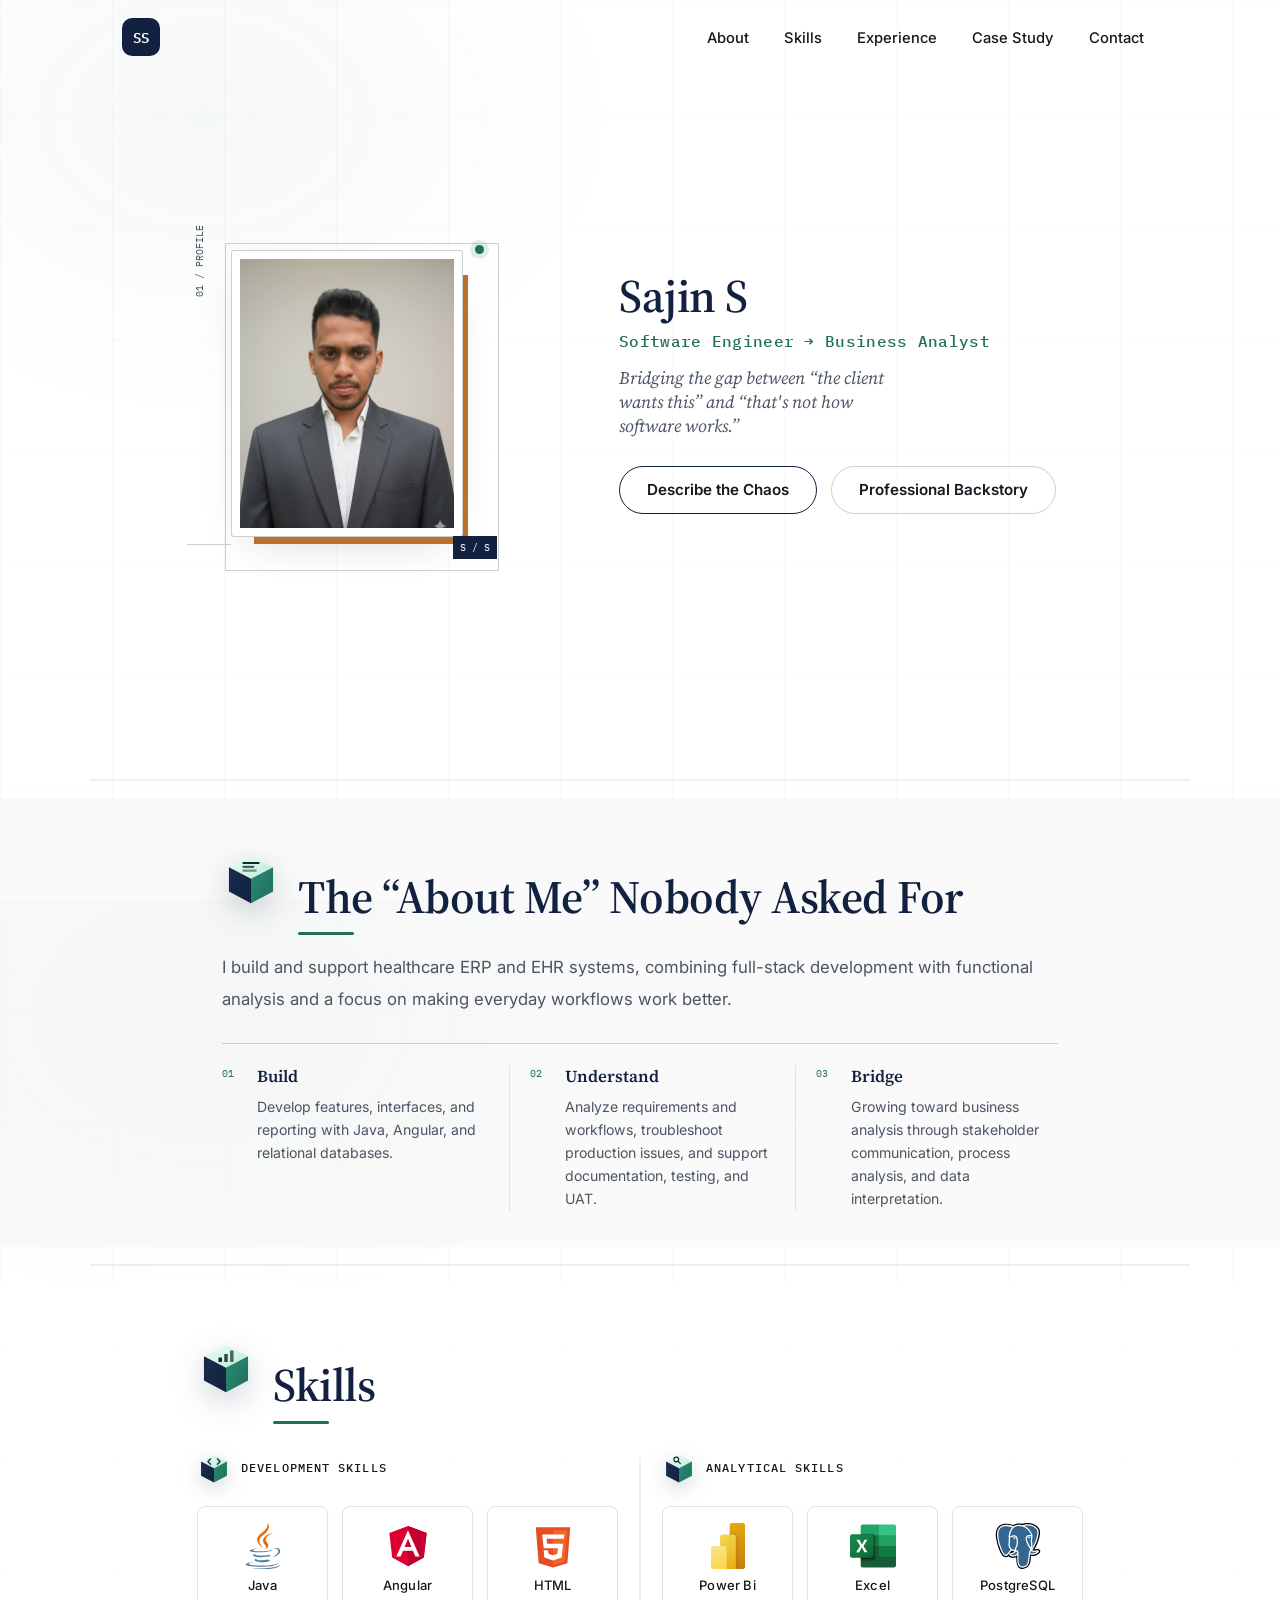
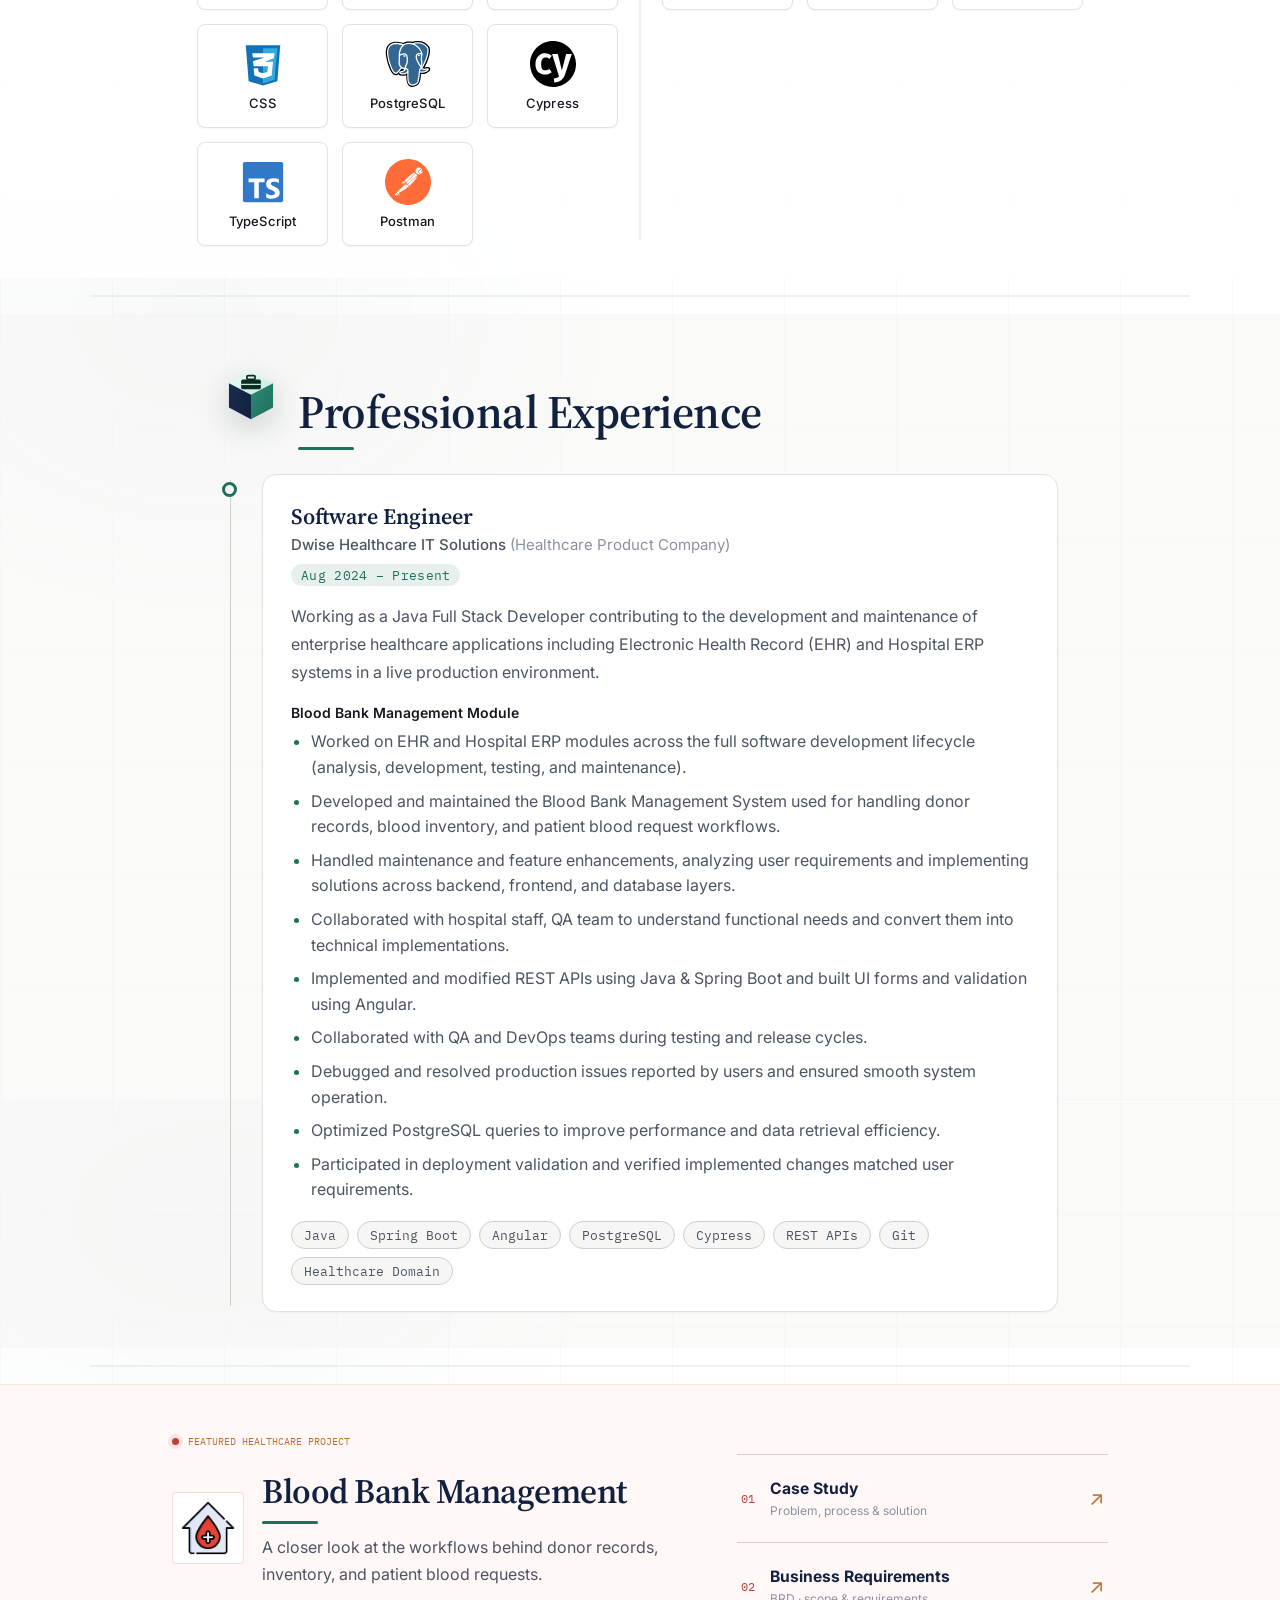
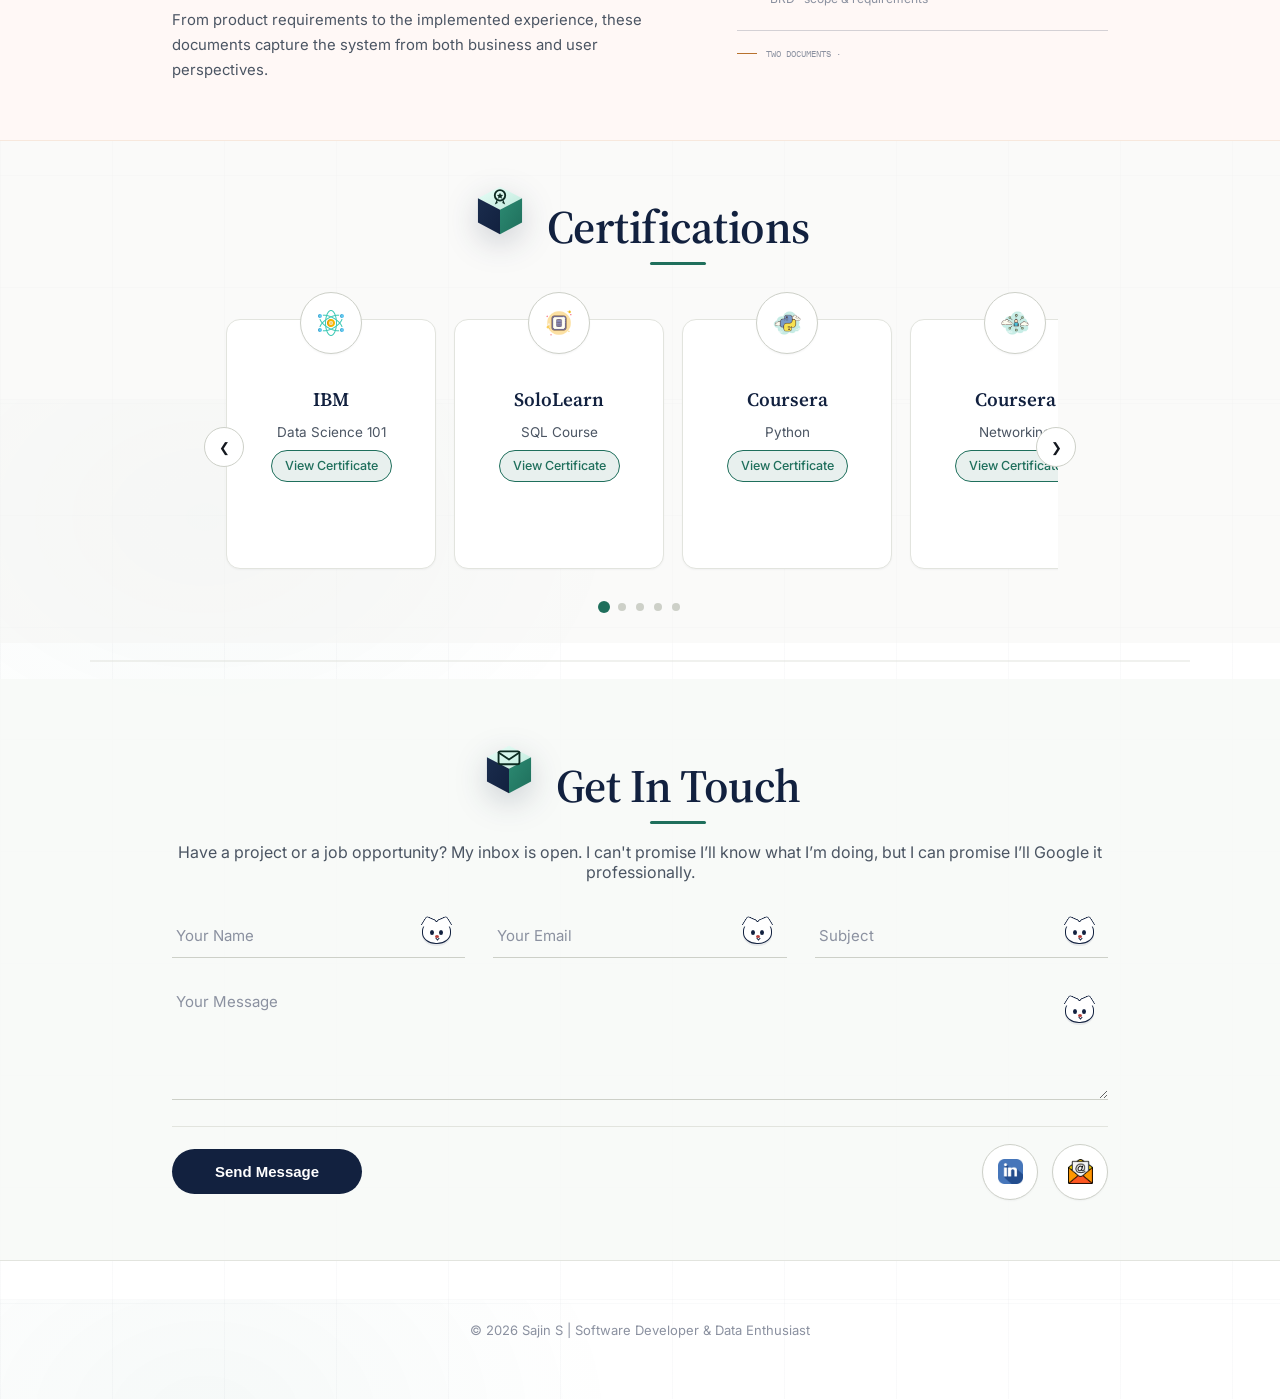
==== commit 0fbd4712: "html" ====
--- a/index.html
+++ b/index.html
@@ -164,7 +164,7 @@
                         <rect x="47" y="24" width="6" height="14" rx="1" fill="#0d2b22" opacity="0.85"/>
                         <rect x="57" y="18" width="6" height="20" rx="1" fill="#0d2b22" opacity="0.7"/>
                     </svg>
-                    <h2 class="about-title reveal">Things I Pretend to Know</h2>
+                    <h2 class="about-title reveal">Skills</h2>
                 </div>
                 <div class="skills-grid">
                     <div class="skills-column ">
@@ -350,7 +350,7 @@
                         <rect x="33" y="21.5" width="34" height="17" rx="3" fill="#0d2b22"/>
                         <line x1="33" y1="30" x2="67" y2="30" stroke="#bfe9db" stroke-width="2.2"/>
                     </svg>
-                    <h2 class="about-title reveal">Things I've Been Paid To Do</h2>
+                    <h2 class="about-title reveal">Professional Experience</h2>
                 </div>
 
                 <div class="timeline">
@@ -470,7 +470,7 @@
                         <path d="M44.5 30 L41 39 L46 36.3 Z" fill="#0d2b22"/>
                         <path d="M55.5 30 L59 39 L54 36.3 Z" fill="#0d2b22"/>
                     </svg>
-                    <h2 class="about-title">Paperwork That Says I Know Things</h2>
+                    <h2 class="about-title">Certifications</h2>
                 </div>
 
                 <!-- glow background -->
@@ -625,7 +625,7 @@
                         <rect x="32" y="18" width="36" height="22" rx="3" fill="none" stroke="#0d2b22" stroke-width="3.2"/>
                         <path d="M32 20 L50 32 L68 20" fill="none" stroke="#0d2b22" stroke-width="3.2" stroke-linecap="round" stroke-linejoin="round"/>
                     </svg>
-                    <h2 class="about-title">Summon the Developer</h2>
+                    <h2 class="about-title">Get In Touch</h2>
                 </div>
                 <p class="contact-sub">Have a project or a job opportunity? My inbox is open. I can't promise I’ll know what I’m doing, but I can promise I’ll Google it professionally.
                 </p>
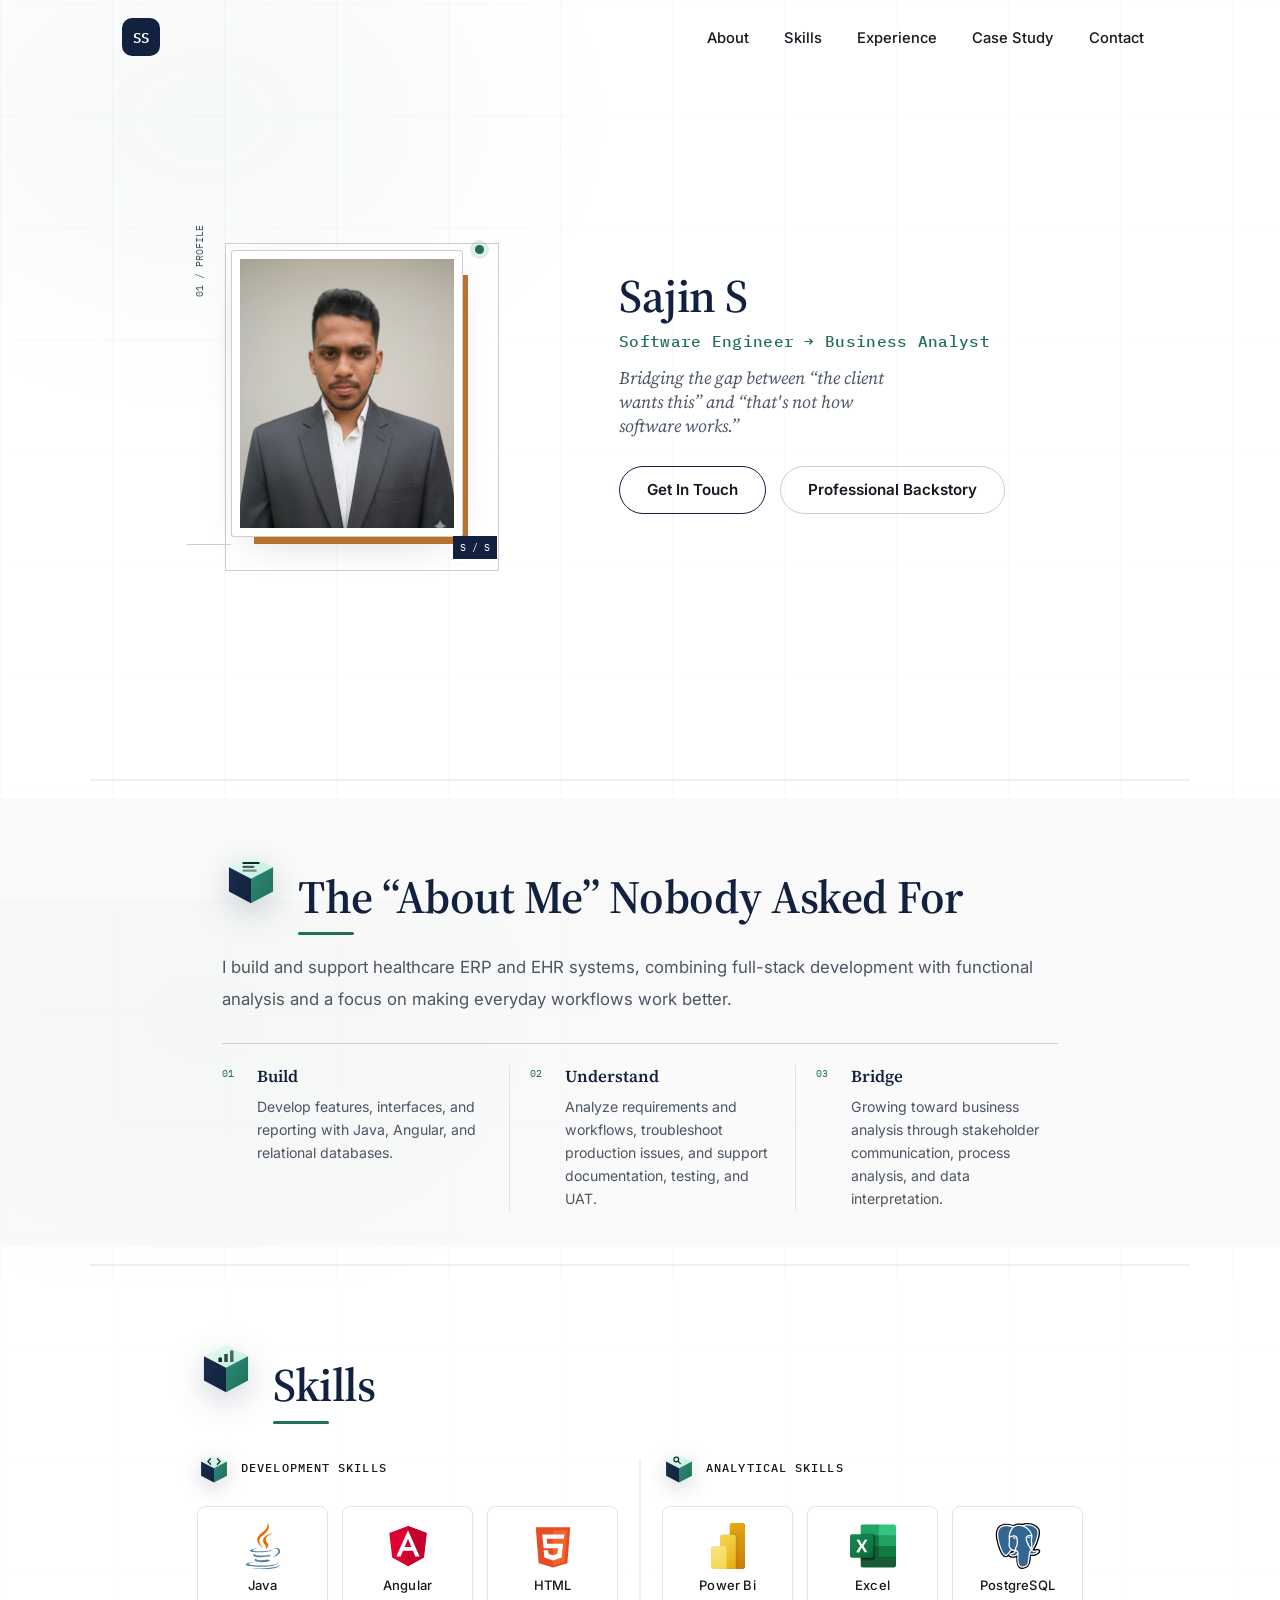
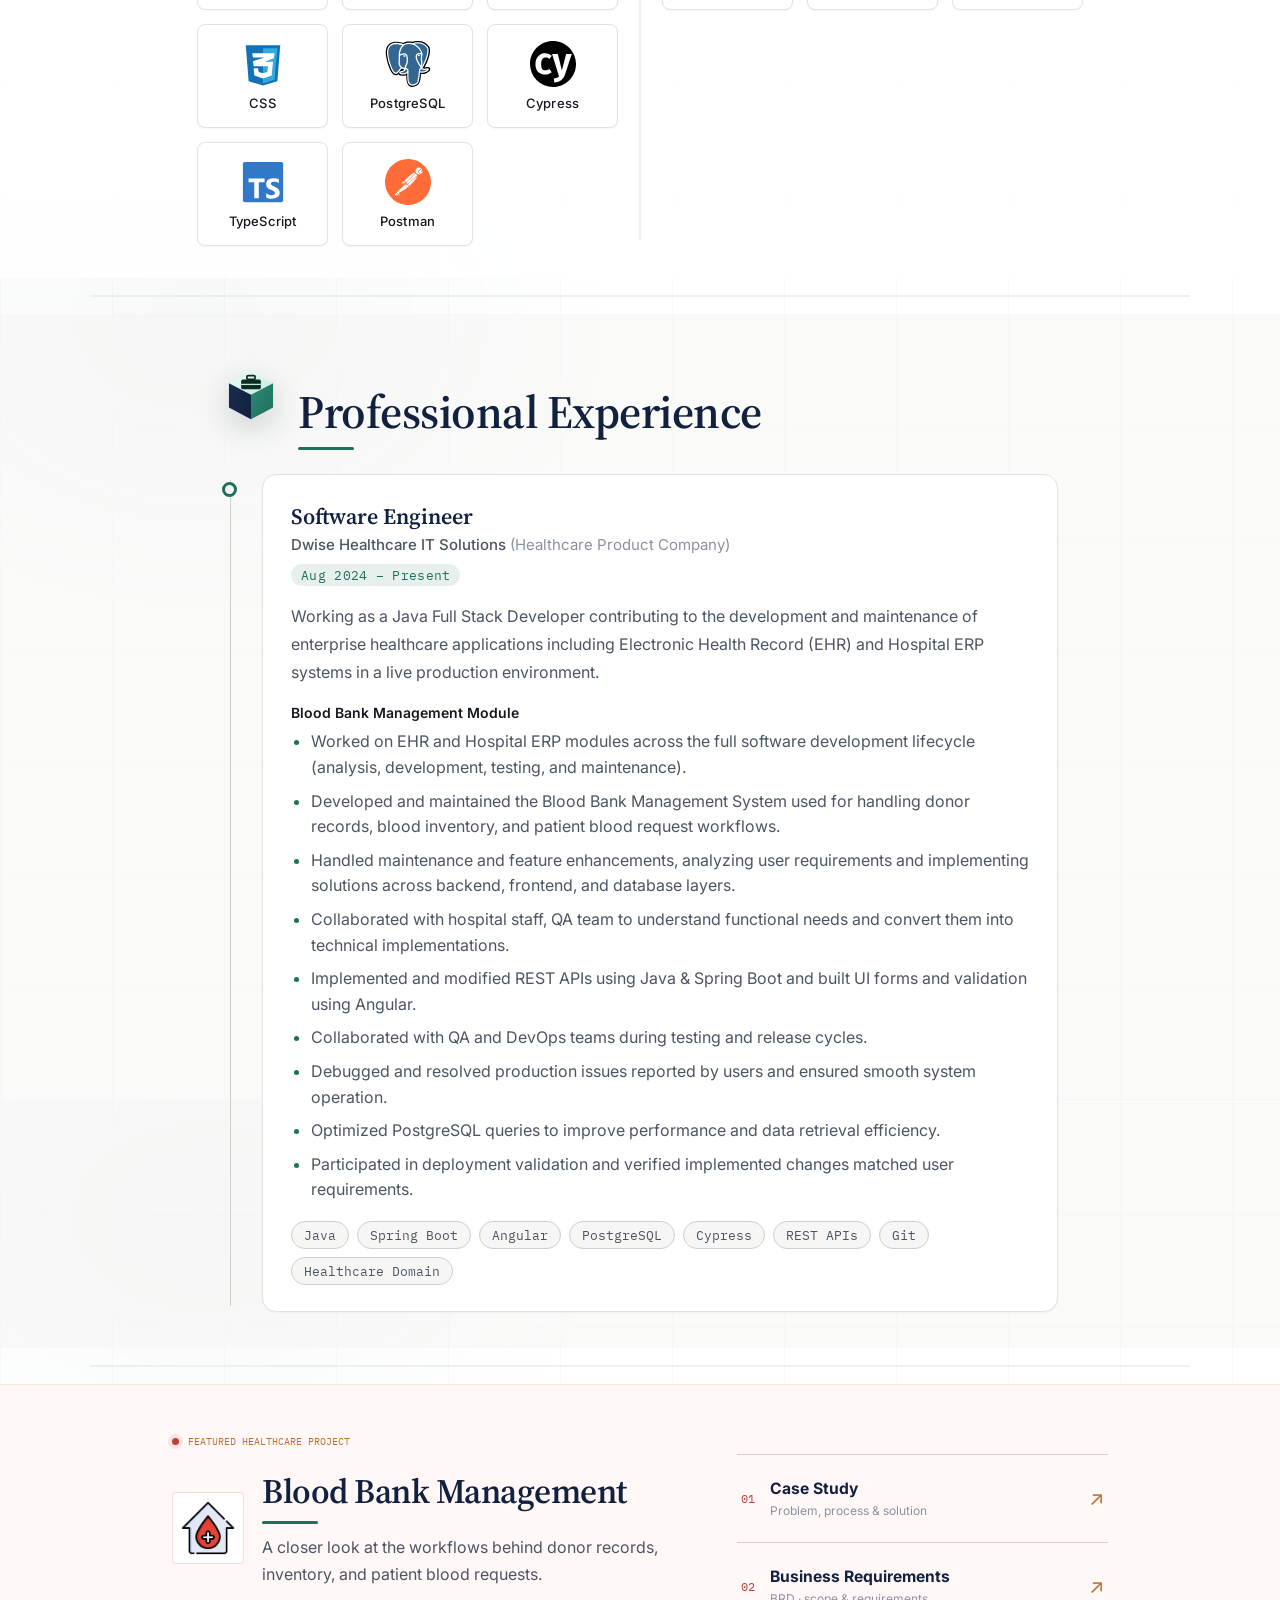
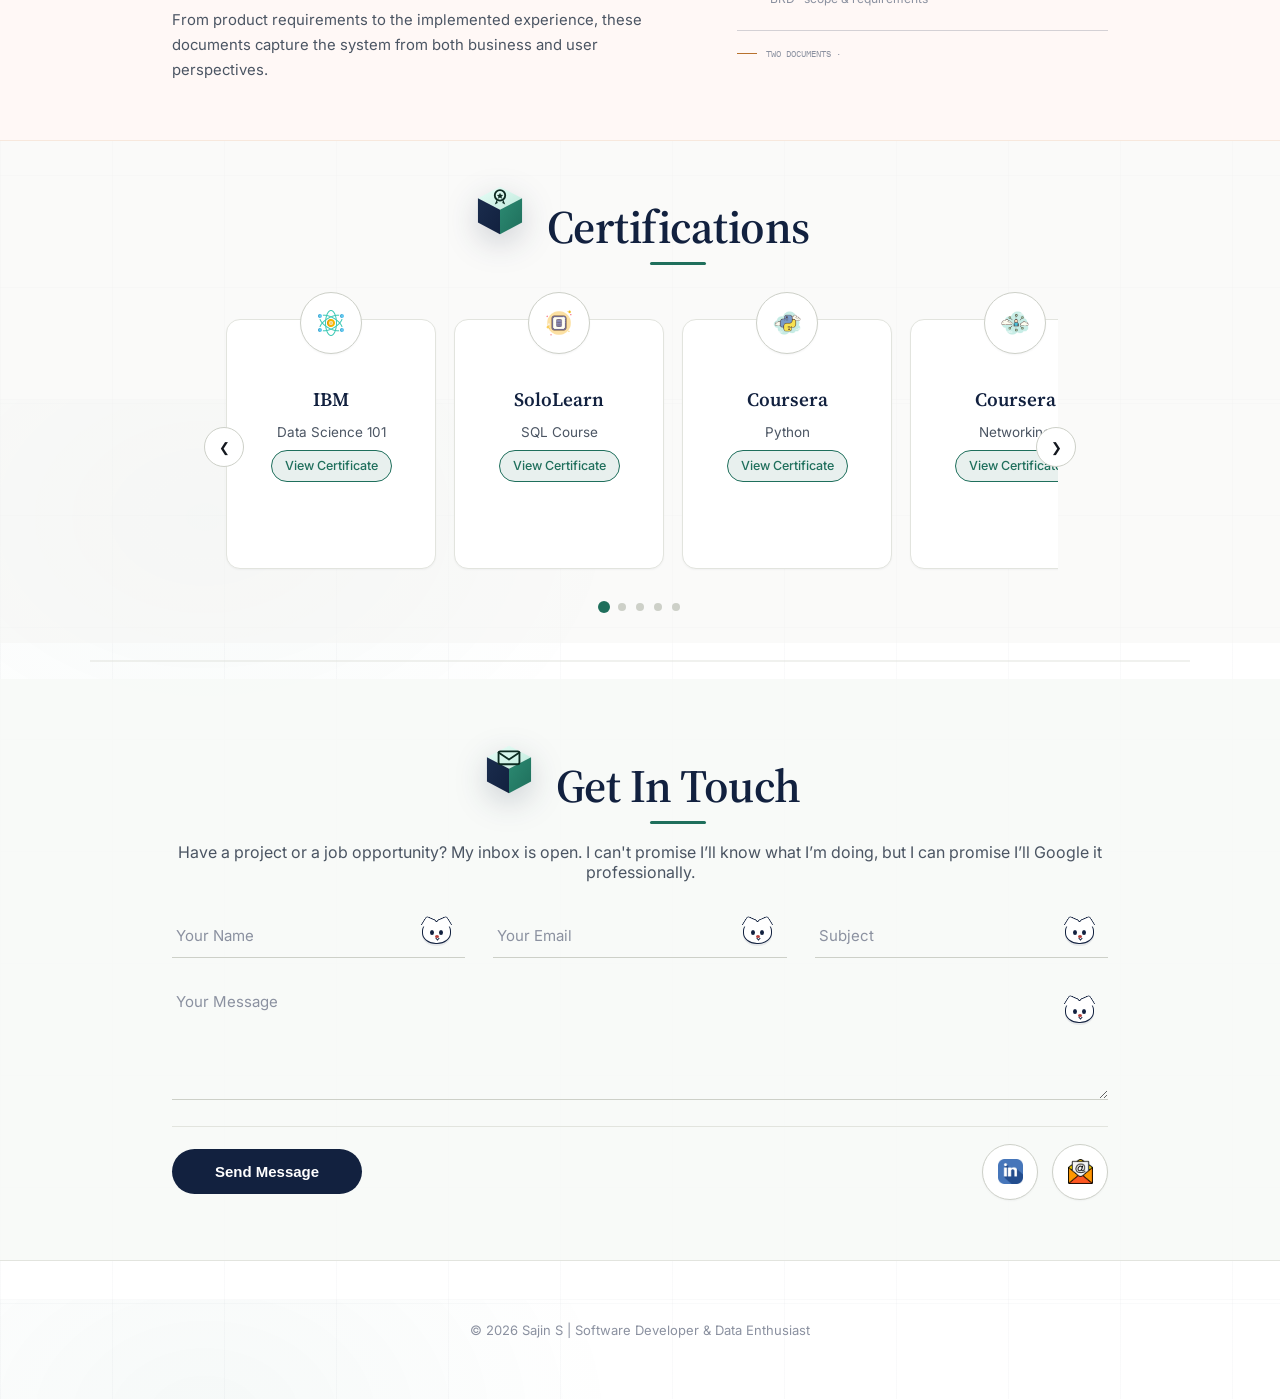
==== commit 7ab27c71: "button rename" ====
--- a/index.html
+++ b/index.html
@@ -59,7 +59,7 @@
                     <p class="hero-tag reveal delay-2">Bridging the gap between “the client wants this” and “that's not how software works.”</p>
 
                     <div class="hero-actions reveal delay-3">
-                        <a class="btn primary" href="#contact" id="contactBtn">Describe the Chaos</a>
+                        <a class="btn primary" href="#contact" id="contactBtn">Get In Touch</a>
                         <a class="btn outline" href="assets/Sajin_Resume.pdf" target="_blank" rel="noopener">
     Professional Backstory
 </a>
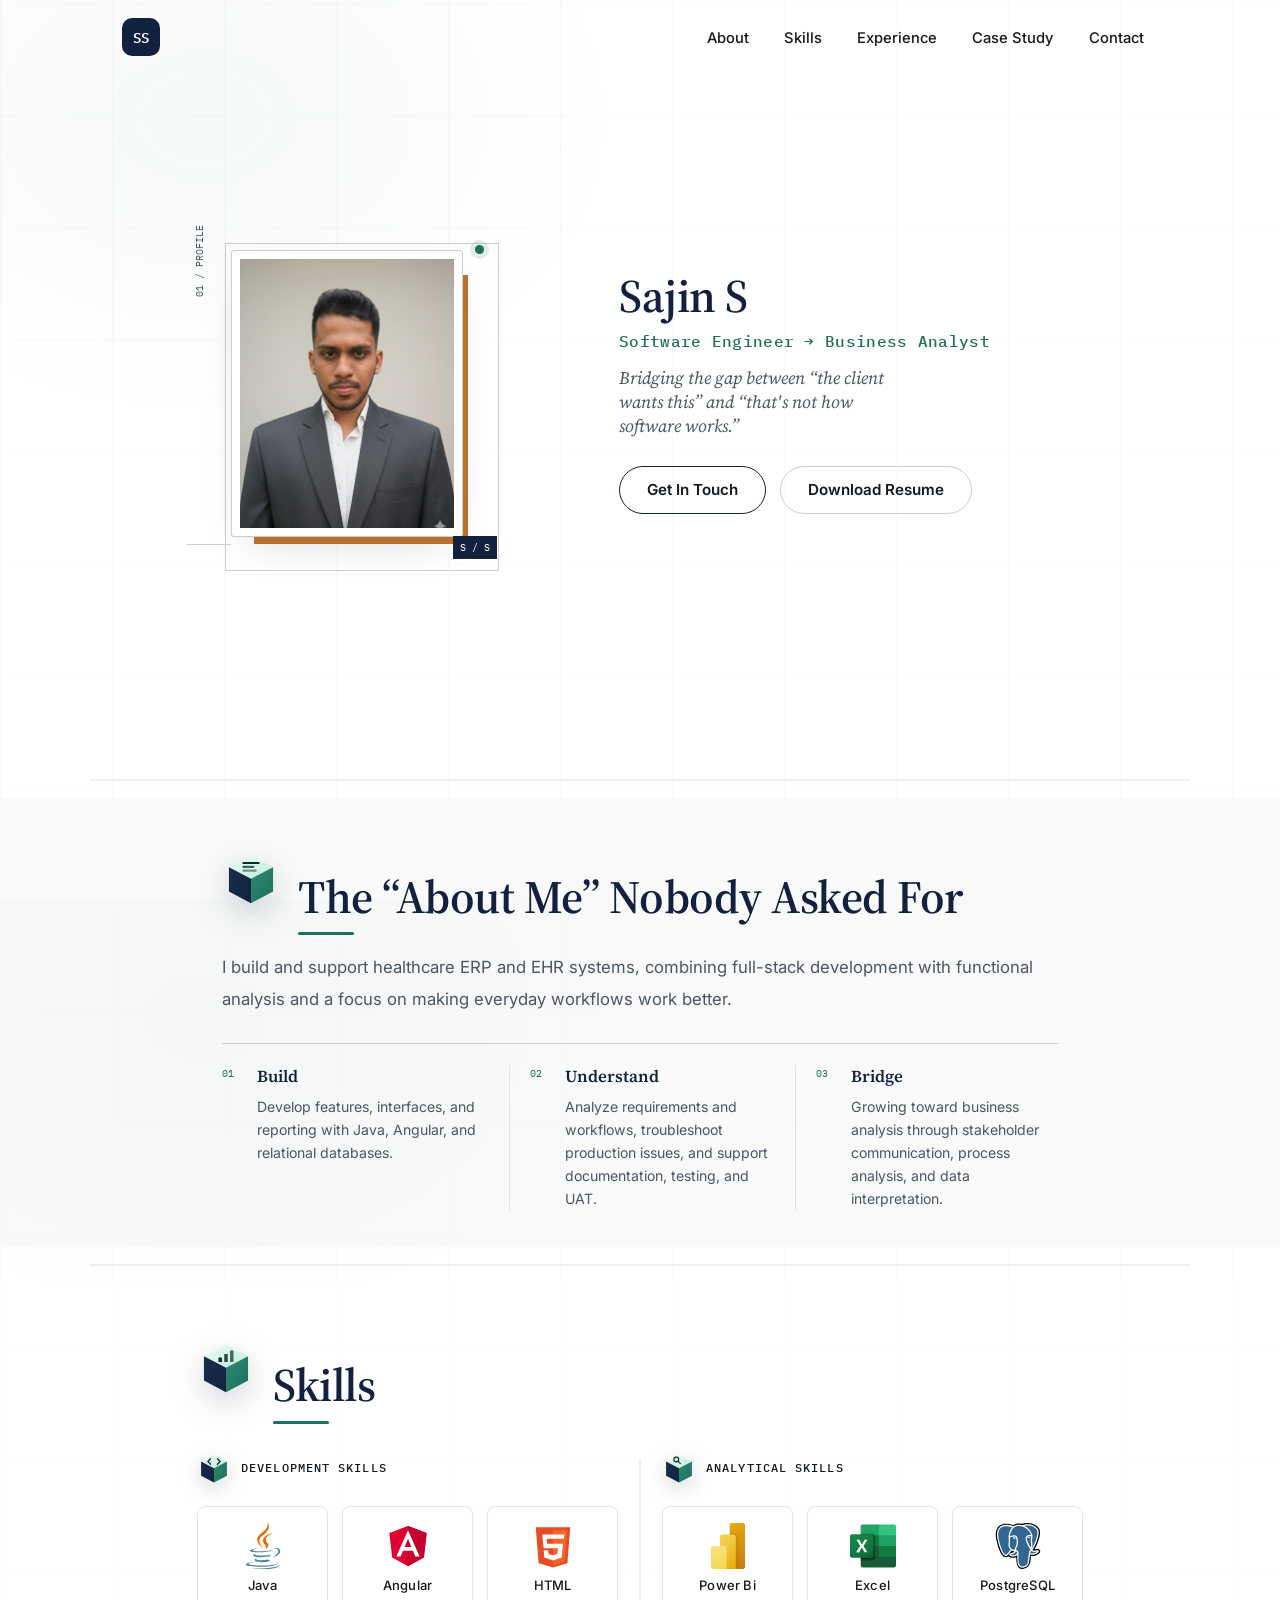
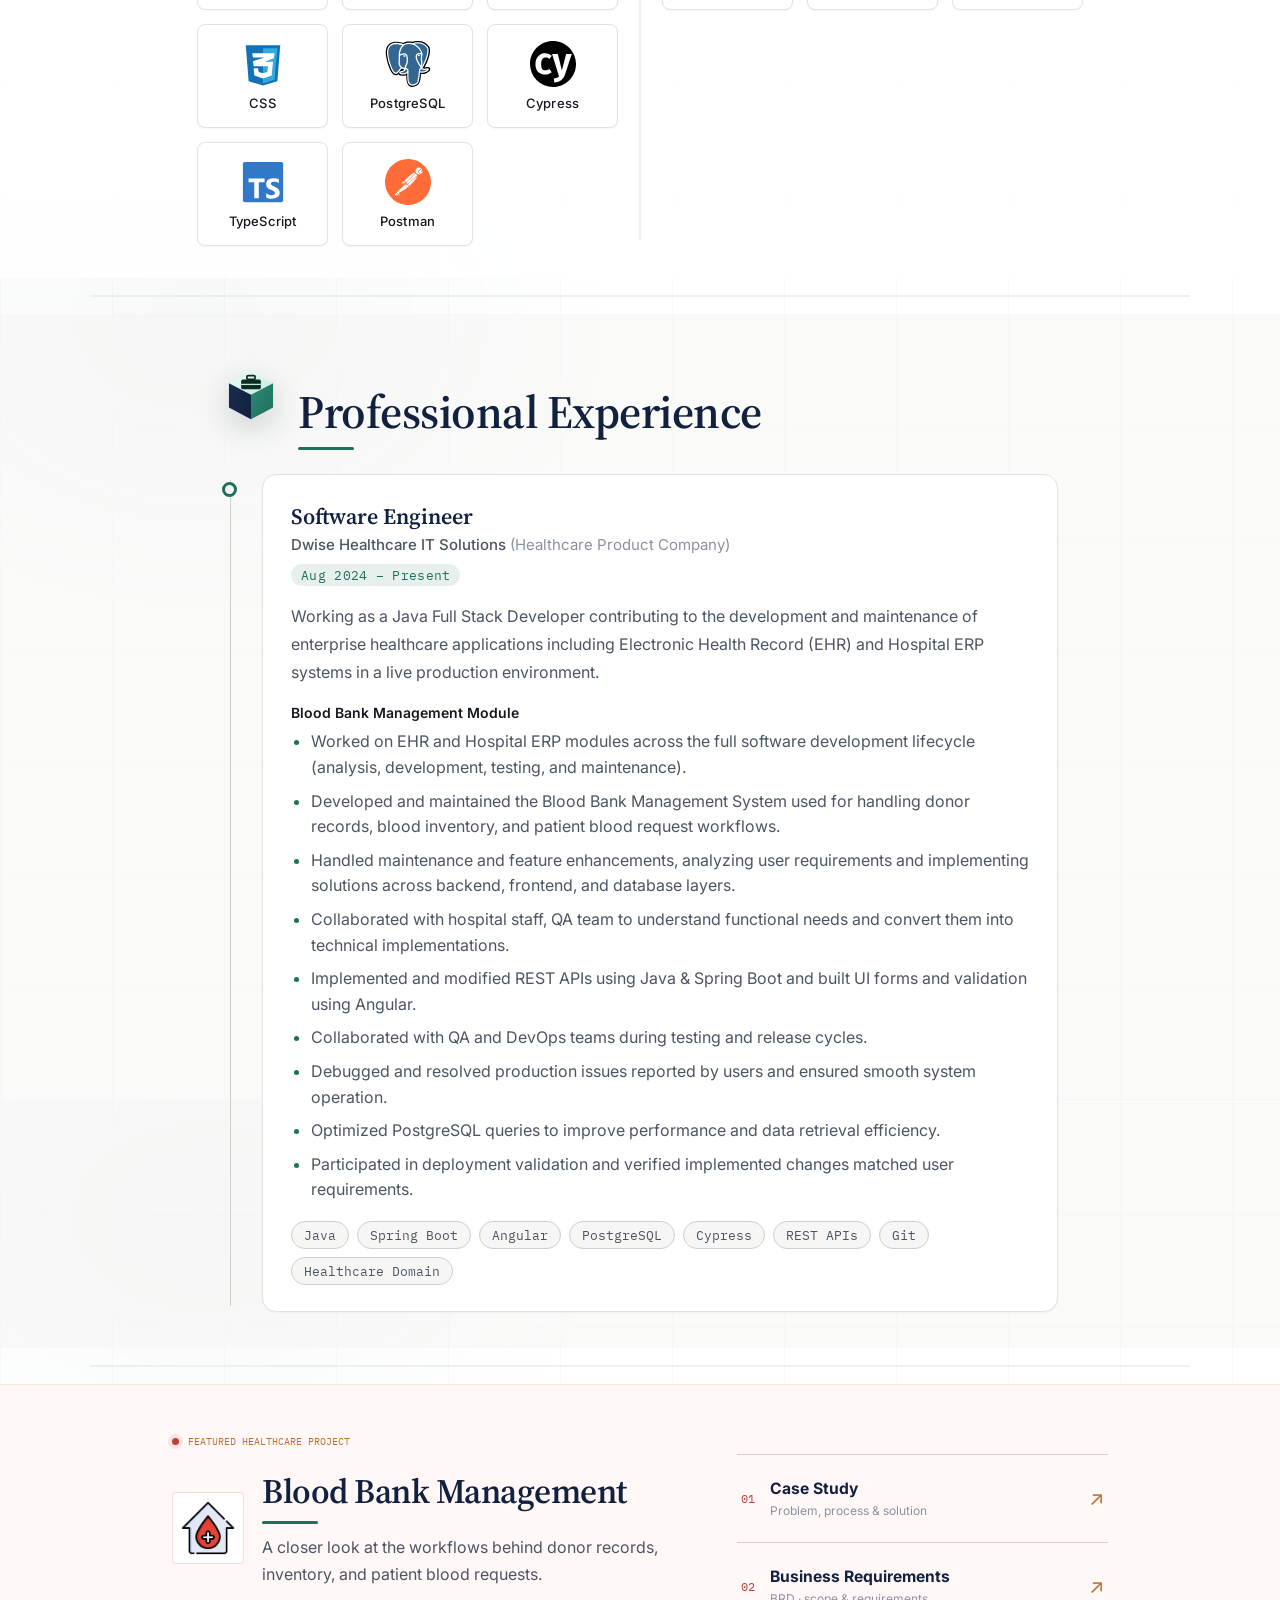
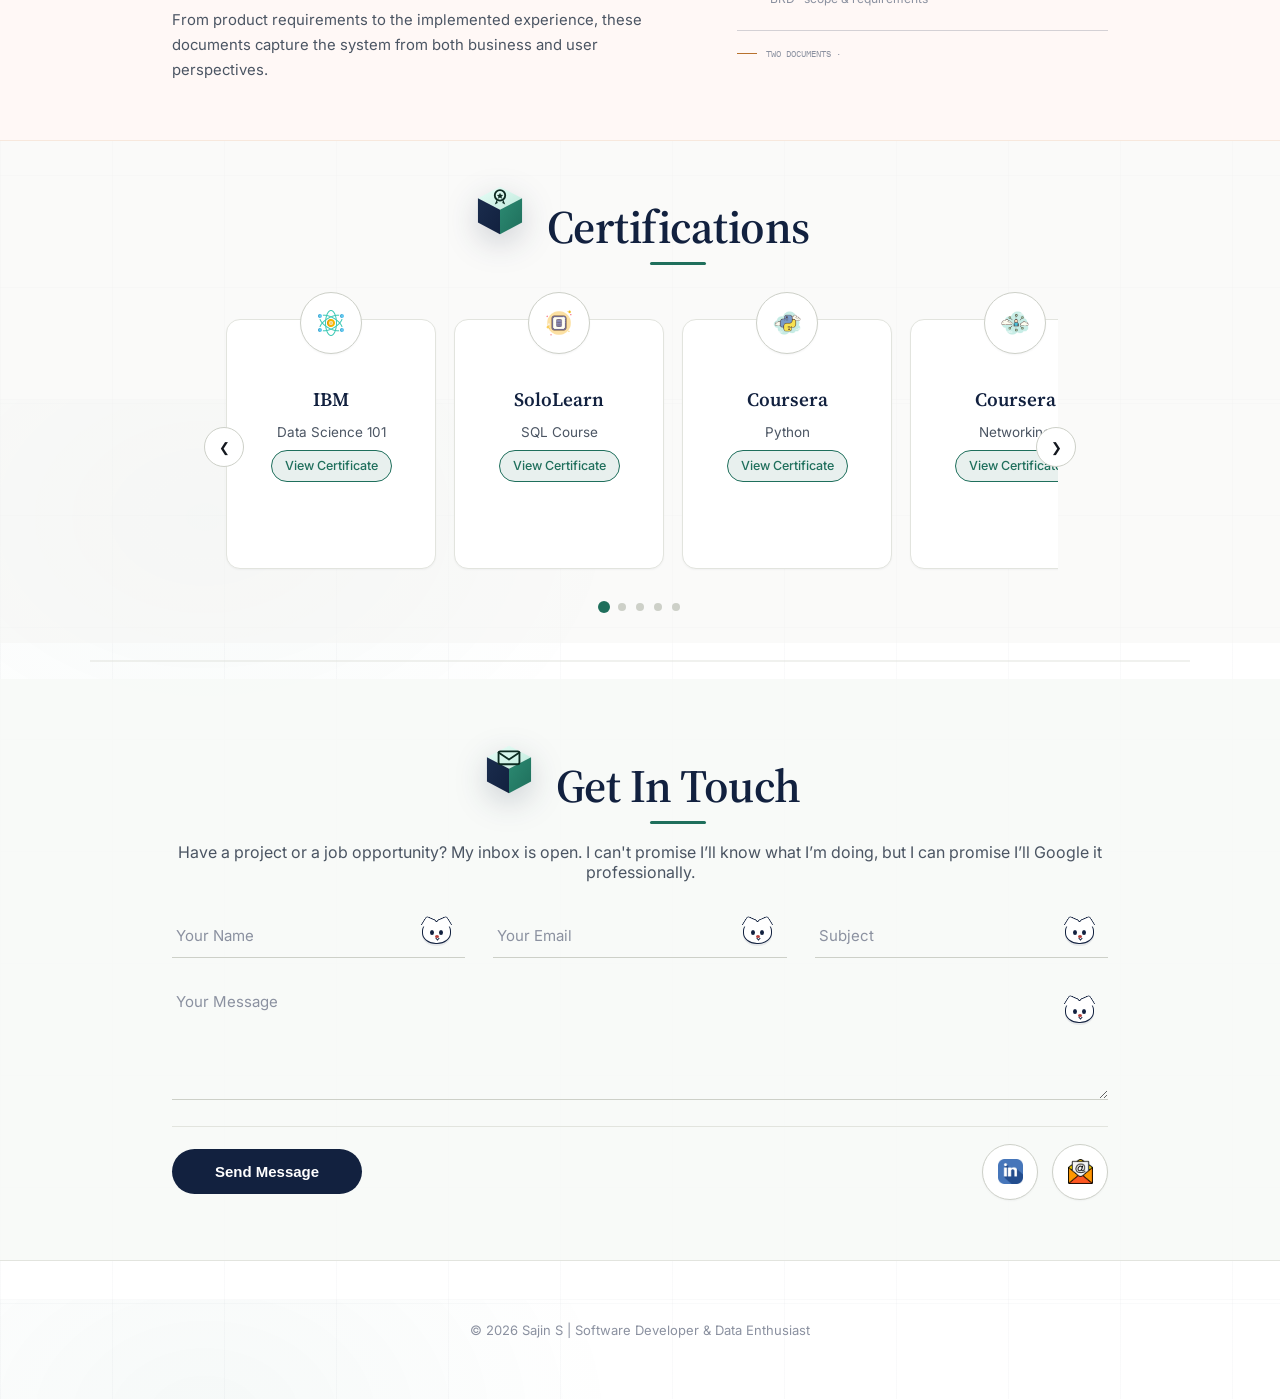
==== commit 96cd0f0e: "CV" ====
--- a/index.html
+++ b/index.html
@@ -60,9 +60,9 @@
 
                     <div class="hero-actions reveal delay-3">
                         <a class="btn primary" href="#contact" id="contactBtn">Get In Touch</a>
-                        <a class="btn outline" href="assets/Sajin_Resume.pdf" target="_blank" rel="noopener">
-    Professional Backstory
-</a>
+                        <a class="btn outline" href="assets/Sajin%20S%20-%20Business%20Analyst%20CV.pdf" download="Sajin S - Business Analyst CV.pdf">
+                            Download Resume
+                        </a>
 
                     </div>
                 </div>
